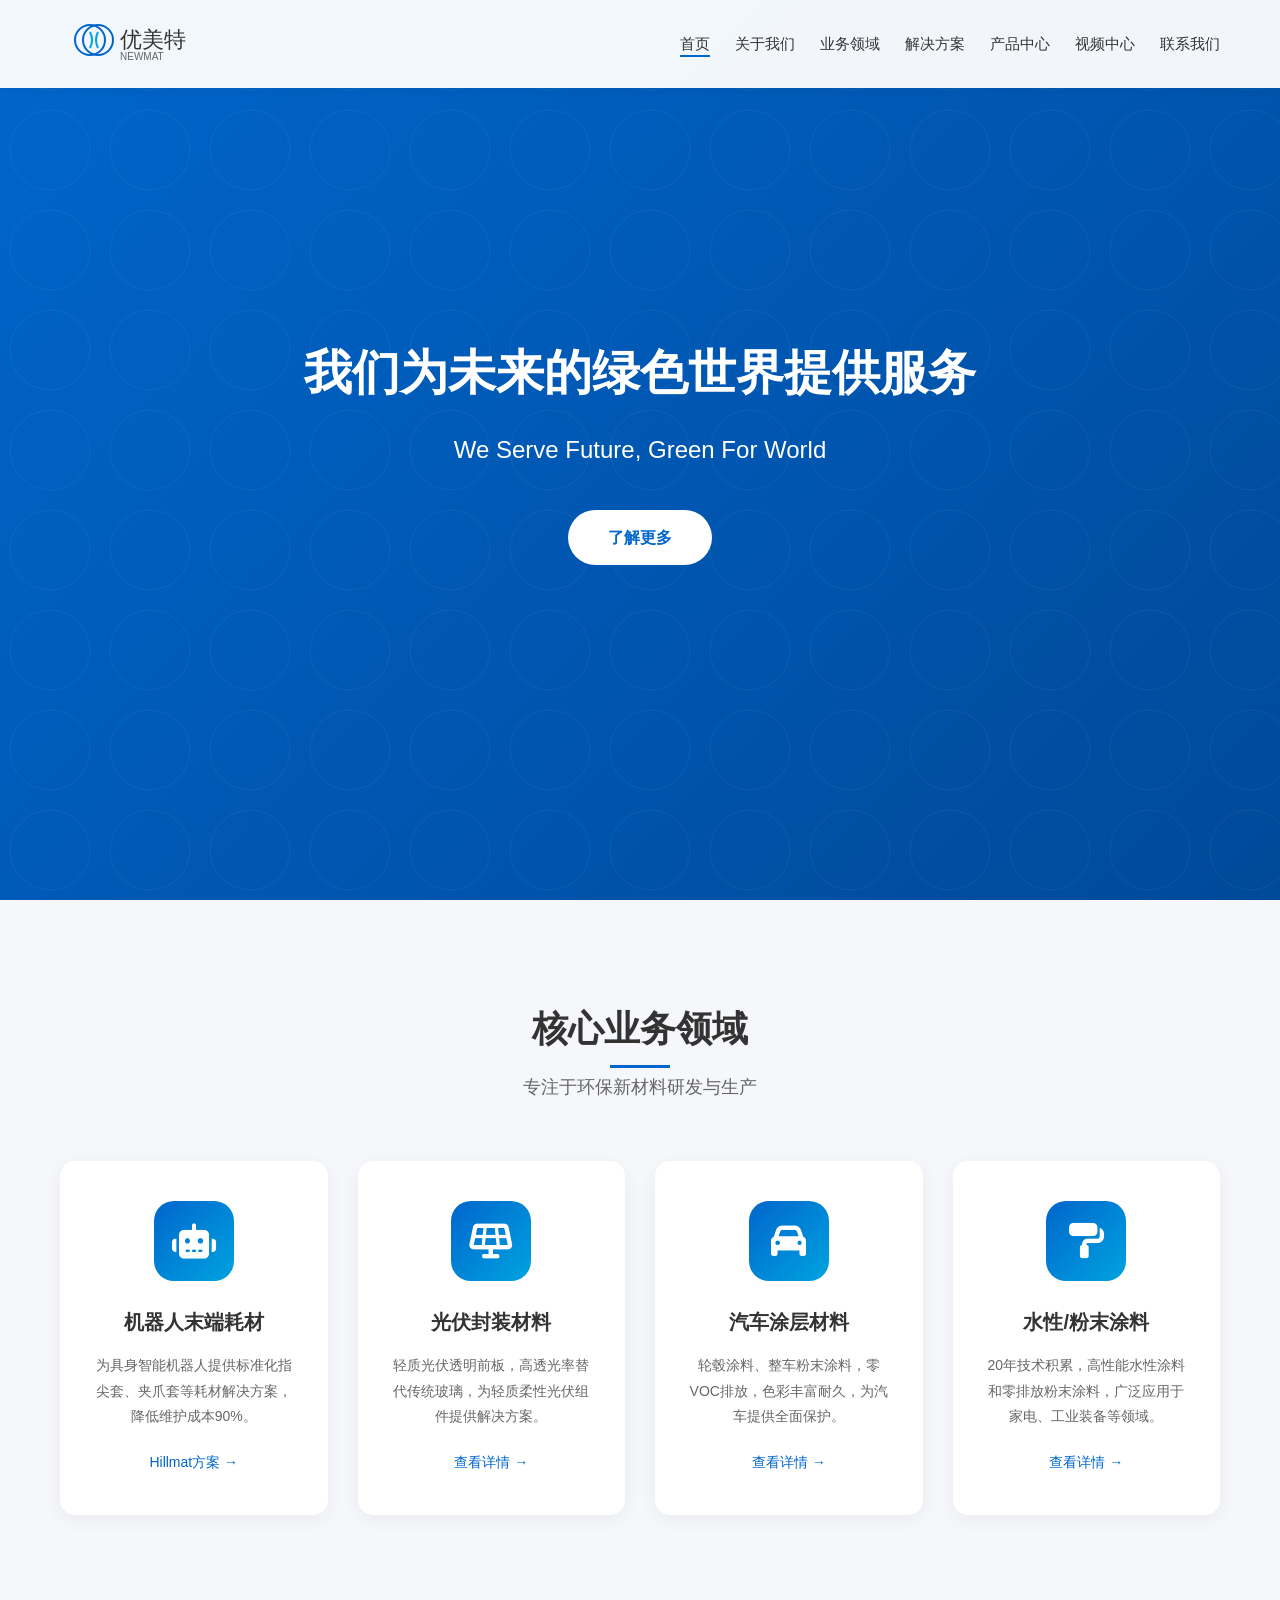
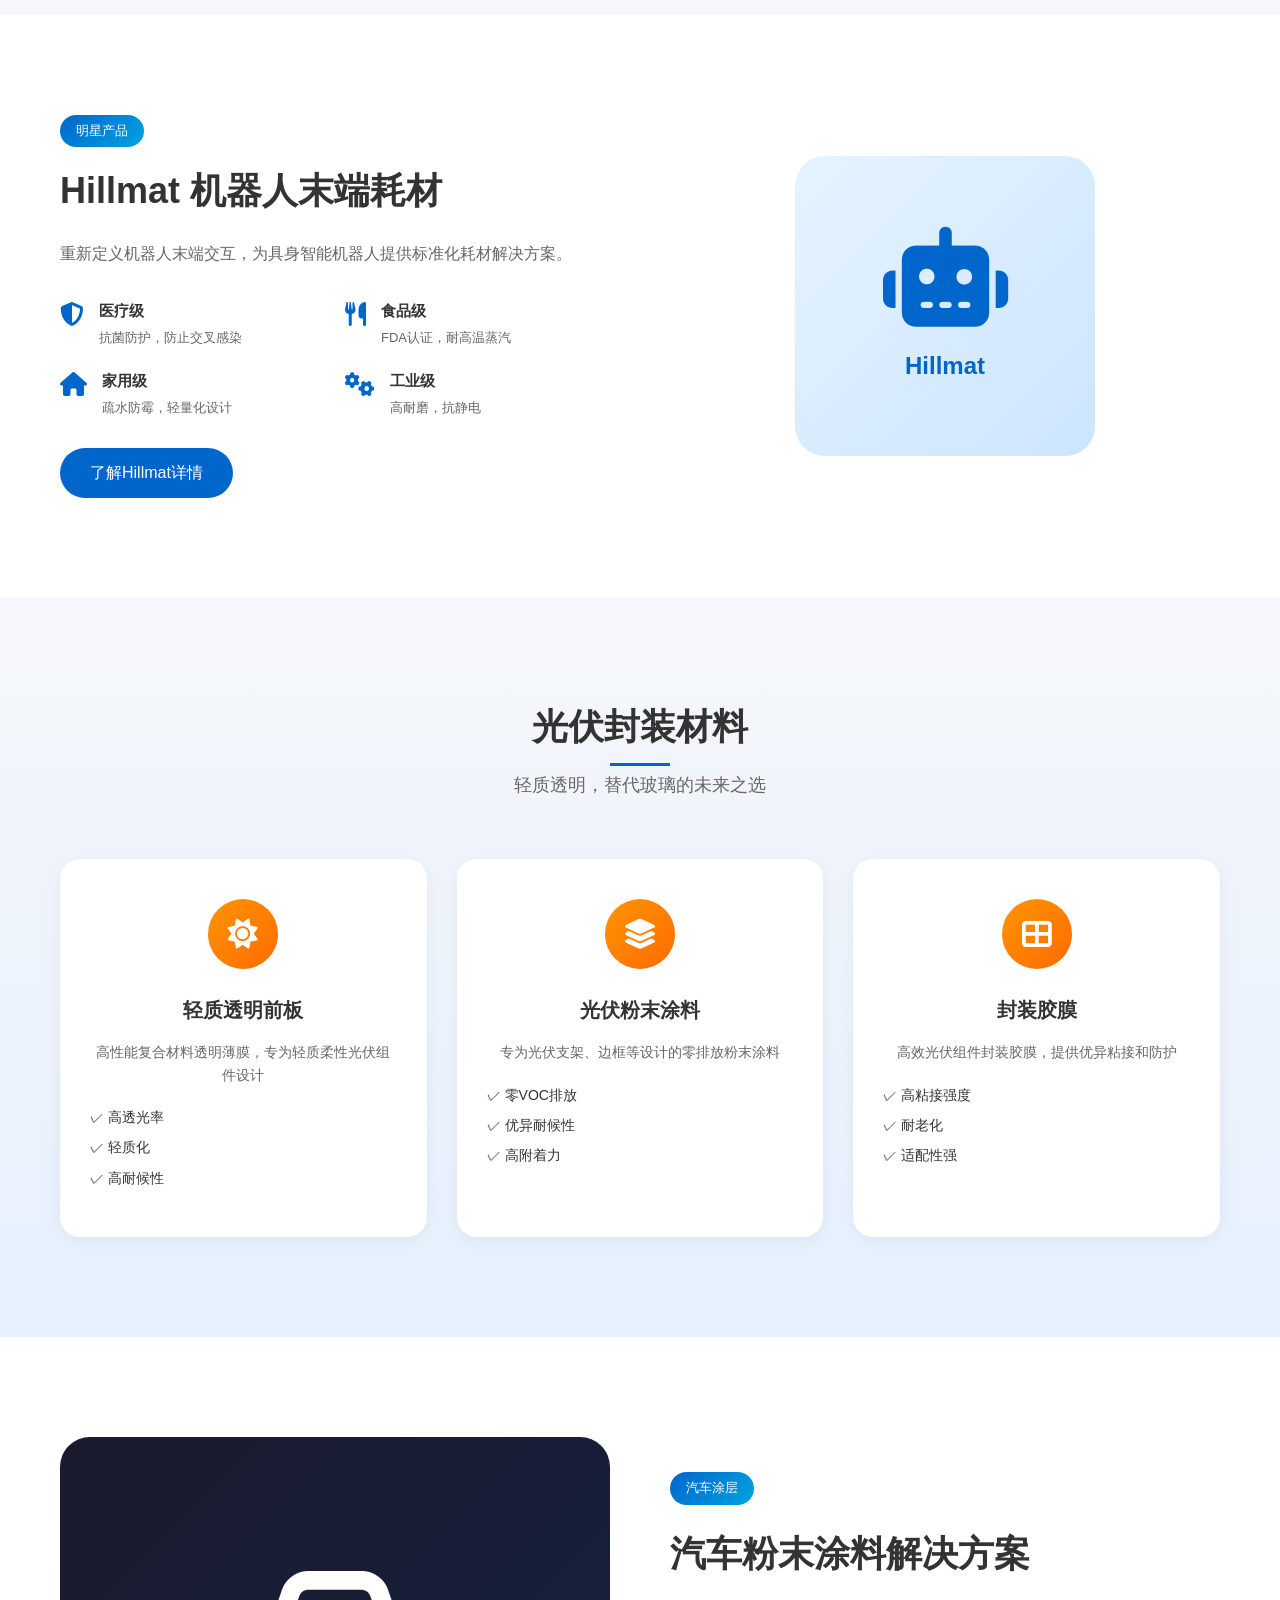
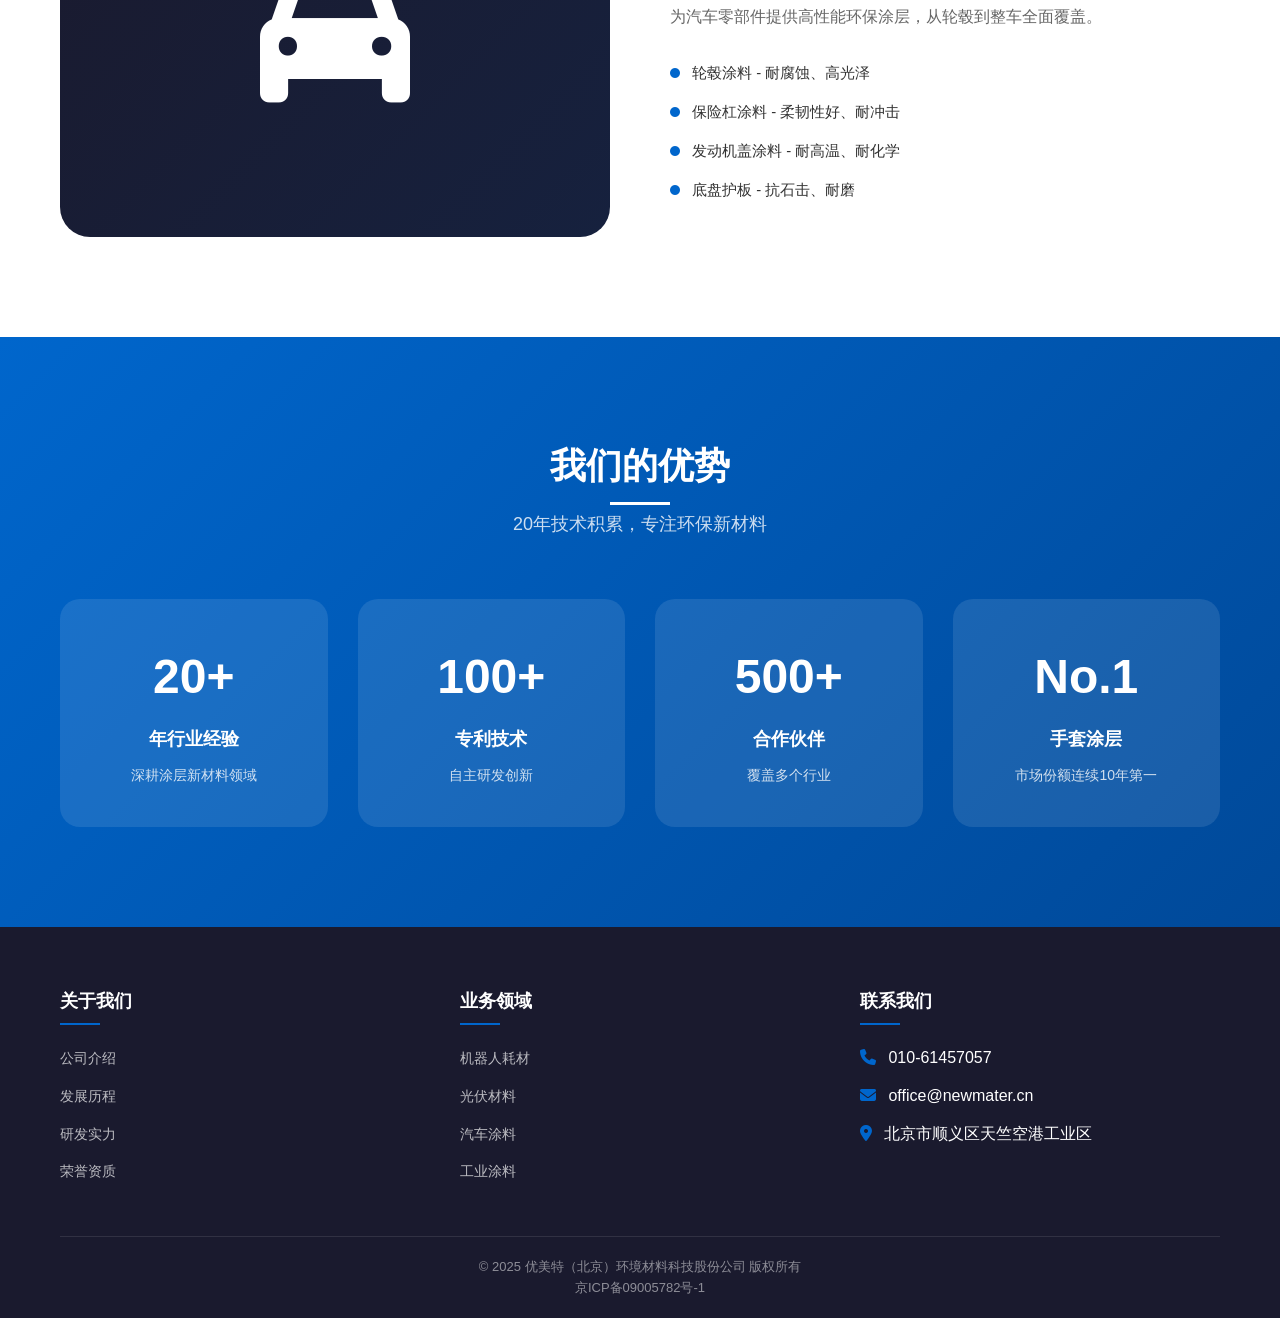
==== index.html @ 731d3baa "Initial website for Newmat - 优美特" ====
<!DOCTYPE html>
<html lang="zh-CN">
<head>
    <meta charset="UTF-8">
    <meta name="viewport" content="width=device-width, initial-scale=1.0">
    <title>优美特 NEWMAT - 我们为未来的绿色世界提供服务</title>
    <link rel="stylesheet" href="styles.css">
    <link rel="stylesheet" href="https://cdnjs.cloudflare.com/ajax/libs/font-awesome/6.4.0/css/all.min.css">
</head>
<body>
    <!-- 导航 -->
    <nav class="navbar">
        <div class="nav-container">
            <a href="index.html" class="logo">
                <img src="images/logo.svg" alt="NEWMAT 优美特" style="height:50px;">
            </a>
            <ul class="nav-menu">
                <li><a href="index.html" class="active">首页</a></li>
                <li><a href="about.html">关于我们</a></li>
                <li><a href="business.html">业务领域</a></li>
                <li><a href="solutions.html">解决方案</a></li>
                <li><a href="products.html">产品中心</a></li>
                <li><a href="videos.html">视频中心</a></li>
                <li><a href="contact.html">联系我们</a></li>
            </ul>
            <div class="menu-toggle">
                <i class="fas fa-bars"></i>
            </div>
        </div>
    </nav>

    <!-- 首屏 Banner -->
    <section class="hero">
        <div class="hero-overlay"></div>
        <div class="hero-content">
            <h1>我们为未来的绿色世界提供服务</h1>
            <p>We Serve Future, Green For World</p>
            <a href="business.html" class="btn-primary">了解更多</a>
        </div>
    </section>

    <!-- 核心业务 -->
    <section class="services">
        <div class="container">
            <div class="section-header">
                <h2>核心业务领域</h2>
                <p>专注于环保新材料研发与生产</p>
            </div>
            <div class="services-grid">
                <div class="service-card">
                    <div class="service-icon">
                        <i class="fas fa-robot"></i>
                    </div>
                    <h3>机器人末端耗材</h3>
                    <p>为具身智能机器人提供标准化指尖套、夹爪套等耗材解决方案，降低维护成本90%。</p>
                    <a href="solutions.html" class="service-link">Hillmat方案 →</a>
                </div>
                <div class="service-card">
                    <div class="service-icon">
                        <i class="fas fa-solar-panel"></i>
                    </div>
                    <h3>光伏封装材料</h3>
                    <p>轻质光伏透明前板，高透光率替代传统玻璃，为轻质柔性光伏组件提供解决方案。</p>
                    <a href="business.html" class="service-link">查看详情 →</a>
                </div>
                <div class="service-card">
                    <div class="service-icon">
                        <i class="fas fa-car"></i>
                    </div>
                    <h3>汽车涂层材料</h3>
                    <p>轮毂涂料、整车粉末涂料，零VOC排放，色彩丰富耐久，为汽车提供全面保护。</p>
                    <a href="business.html" class="service-link">查看详情 →</a>
                </div>
                <div class="service-card">
                    <div class="service-icon">
                        <i class="fas fa-paint-roller"></i>
                    </div>
                    <h3>水性/粉末涂料</h3>
                    <p>20年技术积累，高性能水性涂料和零排放粉末涂料，广泛应用于家电、工业装备等领域。</p>
                    <a href="business.html" class="service-link">查看详情 →</a>
                </div>
            </div>
        </div>
    </section>

    <!-- 机器人耗材专区 -->
    <section class="highlight-section">
        <div class="container">
            <div class="highlight-grid">
                <div class="highlight-content">
                    <span class="tag">明星产品</span>
                    <h2>Hillmat 机器人末端耗材</h2>
                    <p>重新定义机器人末端交互，为具身智能机器人提供标准化耗材解决方案。</p>
                    <div class="highlight-features">
                        <div class="hf-item">
                            <i class="fas fa-shield-alt"></i>
                            <div>
                                <h4>医疗级</h4>
                                <p>抗菌防护，防止交叉感染</p>
                            </div>
                        </div>
                        <div class="hf-item">
                            <i class="fas fa-utensils"></i>
                            <div>
                                <h4>食品级</h4>
                                <p>FDA认证，耐高温蒸汽</p>
                            </div>
                        </div>
                        <div class="hf-item">
                            <i class="fas fa-home"></i>
                            <div>
                                <h4>家用级</h4>
                                <p>疏水防霉，轻量化设计</p>
                            </div>
                        </div>
                        <div class="hf-item">
                            <i class="fas fa-cogs"></i>
                            <div>
                                <h4>工业级</h4>
                                <p>高耐磨，抗静电</p>
                            </div>
                        </div>
                    </div>
                    <a href="solutions.html" class="btn-secondary">了解Hillmat详情</a>
                </div>
                <div class="highlight-image">
                    <div class="mockup-robot">
                        <i class="fas fa-robot"></i>
                        <span>Hillmat</span>
                    </div>
                </div>
            </div>
        </div>
    </section>

    <!-- 光伏专区 -->
    <section class="pv-section">
        <div class="container">
            <div class="section-header">
                <h2>光伏封装材料</h2>
                <p>轻质透明，替代玻璃的未来之选</p>
            </div>
            <div class="pv-grid">
                <div class="pv-card">
                    <div class="pv-icon"><i class="fas fa-sun"></i></div>
                    <h3>轻质透明前板</h3>
                    <p>高性能复合材料透明薄膜，专为轻质柔性光伏组件设计</p>
                    <ul>
                        <li>✓ 高透光率</li>
                        <li>✓ 轻质化</li>
                        <li>✓ 高耐候性</li>
                    </ul>
                </div>
                <div class="pv-card">
                    <div class="pv-icon"><i class="fas fa-layer-group"></i></div>
                    <h3>光伏粉末涂料</h3>
                    <p>专为光伏支架、边框等设计的零排放粉末涂料</p>
                    <ul>
                        <li>✓ 零VOC排放</li>
                        <li>✓ 优异耐候性</li>
                        <li>✓ 高附着力</li>
                    </ul>
                </div>
                <div class="pv-card">
                    <div class="pv-icon"><i class="fas fa-th-large"></i></div>
                    <h3>封装胶膜</h3>
                    <p>高效光伏组件封装胶膜，提供优异粘接和防护</p>
                    <ul>
                        <li>✓ 高粘接强度</li>
                        <li>✓ 耐老化</li>
                        <li>✓ 适配性强</li>
                    </ul>
                </div>
            </div>
        </div>
    </section>

    <!-- 汽车涂料 -->
    <section class="auto-section">
        <div class="container">
            <div class="auto-grid">
                <div class="auto-image">
                    <i class="fas fa-car"></i>
                </div>
                <div class="auto-content">
                    <span class="tag">汽车涂层</span>
                    <h2>汽车粉末涂料解决方案</h2>
                    <p>为汽车零部件提供高性能环保涂层，从轮毂到整车全面覆盖。</p>
                    <div class="auto-features">
                        <div class="af-item">
                            <i class="fas fa-circle"></i>
                            <span>轮毂涂料 - 耐腐蚀、高光泽</span>
                        </div>
                        <div class="af-item">
                            <i class="fas fa-circle"></i>
                            <span>保险杠涂料 - 柔韧性好、耐冲击</span>
                        </div>
                        <div class="af-item">
                            <i class="fas fa-circle"></i>
                            <span>发动机盖涂料 - 耐高温、耐化学</span>
                        </div>
                        <div class="af-item">
                            <i class="fas fa-circle"></i>
                            <span>底盘护板 - 抗石击、耐磨</span>
                        </div>
                    </div>
                </div>
            </div>
        </div>
    </section>

    <!-- 核心优势 -->
    <section class="advantage-section">
        <div class="container">
            <div class="section-header">
                <h2>我们的优势</h2>
                <p>20年技术积累，专注环保新材料</p>
            </div>
            <div class="advantage-grid">
                <div class="advantage-card">
                    <div class="advantage-number">20+</div>
                    <h4>年行业经验</h4>
                    <p>深耕涂层新材料领域</p>
                </div>
                <div class="advantage-card">
                    <div class="advantage-number">100+</div>
                    <h4>专利技术</h4>
                    <p>自主研发创新</p>
                </div>
                <div class="advantage-card">
                    <div class="advantage-number">500+</div>
                    <h4>合作伙伴</h4>
                    <p>覆盖多个行业</p>
                </div>
                <div class="advantage-card">
                    <div class="advantage-number">No.1</div>
                    <h4>手套涂层</h4>
                    <p>市场份额连续10年第一</p>
                </div>
            </div>
        </div>
    </section>

    <!-- 页脚 -->
    <footer class="footer">
        <div class="container">
            <div class="footer-grid">
                <div class="footer-col">
                    <h4>关于我们</h4>
                    <ul>
                        <li><a href="about.html">公司介绍</a></li>
                        <li><a href="about.html">发展历程</a></li>
                        <li><a href="about.html">研发实力</a></li>
                        <li><a href="about.html">荣誉资质</a></li>
                    </ul>
                </div>
                <div class="footer-col">
                    <h4>业务领域</h4>
                    <ul>
                        <li><a href="solutions.html">机器人耗材</a></li>
                        <li><a href="business.html">光伏材料</a></li>
                        <li><a href="business.html">汽车涂料</a></li>
                        <li><a href="business.html">工业涂料</a></li>
                    </ul>
                </div>
                <div class="footer-col">
                    <h4>联系我们</h4>
                    <ul>
                        <li><i class="fas fa-phone"></i> 010-61457057</li>
                        <li><i class="fas fa-envelope"></i> office@newmater.cn</li>
                        <li><i class="fas fa-map-marker-alt"></i> 北京市顺义区天竺空港工业区</li>
                    </ul>
                </div>
            </div>
            <div class="footer-bottom">
                <p>&copy; 2025 优美特（北京）环境材料科技股份公司 版权所有</p>
                <p>京ICP备09005782号-1</p>
            </div>
        </div>
    </footer>

    <script src="script.js"></script>
</body>
</html>
---- styles.css ----
/* 全局样式 */
:root {
    --primary-color: #0066CC;
    --secondary-color: #004999;
    --accent-color: #00A3E0;
    --text-dark: #333333;
    --text-light: #666666;
    --white: #ffffff;
    --bg-light: #f5f7fa;
    --transition: all 0.3s ease;
}

* {
    margin: 0;
    padding: 0;
    box-sizing: border-box;
}

body {
    font-family: 'Microsoft YaHei', 'PingFang SC', sans-serif;
    line-height: 1.6;
    color: var(--text-dark);
    background-color: var(--white);
}

.container {
    max-width: 1200px;
    margin: 0 auto;
    padding: 0 20px;
}

a {
    text-decoration: none;
    color: inherit;
}

ul {
    list-style: none;
}

/* 导航 */
.navbar {
    position: fixed;
    top: 0;
    left: 0;
    right: 0;
    background: rgba(255, 255, 255, 0.95);
    box-shadow: 0 2px 10px rgba(0, 0, 0, 0.1);
    z-index: 1000;
    transition: var(--transition);
}

.nav-container {
    max-width: 1200px;
    margin: 0 auto;
    padding: 15px 20px;
    display: flex;
    justify-content: space-between;
    align-items: center;
}

.logo img {
    height: 50px;
    width: auto;
}

.nav-menu {
    display: flex;
    gap: 25px;
}

.nav-menu a {
    font-size: 15px;
    font-weight: 500;
    color: var(--text-dark);
    transition: var(--transition);
    position: relative;
}

.nav-menu a::after {
    content: '';
    position: absolute;
    bottom: -5px;
    left: 0;
    width: 0;
    height: 2px;
    background: var(--primary-color);
    transition: var(--transition);
}

.nav-menu a:hover::after,
.nav-menu a.active::after {
    width: 100%;
}

.nav-menu a:hover {
    color: var(--primary-color);
}

.menu-toggle {
    display: none;
    font-size: 24px;
    cursor: pointer;
}

/* Hero 首屏 */
.hero {
    position: relative;
    height: 100vh;
    min-height: 600px;
    background: linear-gradient(135deg, #0066CC 0%, #004999 100%);
    display: flex;
    align-items: center;
    justify-content: center;
    text-align: center;
    overflow: hidden;
}

.hero-overlay {
    position: absolute;
    top: 0;
    left: 0;
    right: 0;
    bottom: 0;
    background: url('data:image/svg+xml,<svg xmlns="http://www.w3.org/2000/svg" viewBox="0 0 100 100"><circle cx="50" cy="50" r="40" fill="none" stroke="rgba(255,255,255,0.1)" stroke-width="0.5"/></svg>') repeat;
    background-size: 100px 100px;
    animation: float 20s linear infinite;
}

@keyframes float {
    from { transform: translateY(0); }
    to { transform: translateY(-100px); }
}

.hero-content {
    position: relative;
    z-index: 1;
    color: var(--white);
    padding: 20px;
}

.hero-content h1 {
    font-size: 48px;
    font-weight: 700;
    margin-bottom: 20px;
    animation: fadeInUp 1s ease;
}

.hero-content p {
    font-size: 24px;
    opacity: 0.9;
    margin-bottom: 40px;
    animation: fadeInUp 1s ease 0.2s both;
}

@keyframes fadeInUp {
    from {
        opacity: 0;
        transform: translateY(30px);
    }
    to {
        opacity: 1;
        transform: translateY(0);
    }
}

.btn-primary {
    display: inline-block;
    padding: 15px 40px;
    background: var(--white);
    color: var(--primary-color);
    font-weight: 600;
    border-radius: 30px;
    transition: var(--transition);
    animation: fadeInUp 1s ease 0.4s both;
}

.btn-primary:hover {
    transform: translateY(-3px);
    box-shadow: 0 10px 30px rgba(0, 0, 0, 0.2);
}

.btn-secondary {
    display: inline-block;
    padding: 12px 30px;
    background: var(--primary-color);
    color: var(--white);
    font-weight: 500;
    border-radius: 25px;
    transition: var(--transition);
}

.btn-secondary:hover {
    background: var(--secondary-color);
}

/* 通用区块 */
.section-header {
    text-align: center;
    margin-bottom: 60px;
}

.section-header h2 {
    font-size: 36px;
    color: var(--text-dark);
    margin-bottom: 15px;
    position: relative;
    display: inline-block;
}

.section-header h2::after {
    content: '';
    position: absolute;
    bottom: -10px;
    left: 50%;
    transform: translateX(-50%);
    width: 60px;
    height: 3px;
    background: var(--primary-color);
}

.section-header p {
    font-size: 18px;
    color: var(--text-light);
}

/* 核心业务 */
.services {
    padding: 100px 0;
    background: var(--bg-light);
}

.services-grid {
    display: grid;
    grid-template-columns: repeat(auto-fit, minmax(260px, 1fr));
    gap: 30px;
}

.service-card {
    background: var(--white);
    padding: 40px 30px;
    border-radius: 15px;
    box-shadow: 0 5px 20px rgba(0, 0, 0, 0.05);
    transition: var(--transition);
    text-align: center;
}

.service-card:hover {
    transform: translateY(-10px);
    box-shadow: 0 15px 40px rgba(0, 0, 0, 0.1);
}

.service-icon {
    width: 80px;
    height: 80px;
    background: linear-gradient(135deg, var(--primary-color), var(--accent-color));
    border-radius: 20px;
    display: flex;
    align-items: center;
    justify-content: center;
    margin: 0 auto 25px;
}

.service-icon i {
    font-size: 35px;
    color: var(--white);
}

.service-card h3 {
    font-size: 20px;
    margin-bottom: 15px;
    color: var(--text-dark);
}

.service-card p {
    color: var(--text-light);
    font-size: 14px;
    line-height: 1.8;
    margin-bottom: 20px;
}

.service-link {
    color: var(--primary-color);
    font-weight: 500;
    font-size: 14px;
}

.service-link:hover {
    color: var(--secondary-color);
}

/* 标签 */
.tag {
    display: inline-block;
    padding: 6px 16px;
    background: linear-gradient(135deg, var(--primary-color), var(--accent-color));
    color: var(--white);
    font-size: 13px;
    font-weight: 500;
    border-radius: 20px;
    margin-bottom: 15px;
}

/* 亮点专区 */
.highlight-section {
    padding: 100px 0;
    background: var(--white);
}

.highlight-grid {
    display: grid;
    grid-template-columns: 1fr 1fr;
    gap: 60px;
    align-items: center;
}

.highlight-content h2 {
    font-size: 36px;
    margin-bottom: 20px;
    color: var(--text-dark);
}

.highlight-content > p {
    font-size: 16px;
    color: var(--text-light);
    margin-bottom: 30px;
    line-height: 1.8;
}

.highlight-features {
    display: grid;
    grid-template-columns: 1fr 1fr;
    gap: 20px;
    margin-bottom: 30px;
}

.hf-item {
    display: flex;
    gap: 15px;
    align-items: flex-start;
}

.hf-item i {
    font-size: 24px;
    color: var(--primary-color);
    margin-top: 3px;
}

.hf-item h4 {
    font-size: 15px;
    margin-bottom: 5px;
}

.hf-item p {
    font-size: 13px;
    color: var(--text-light);
}

.highlight-image {
    display: flex;
    align-items: center;
    justify-content: center;
}

.mockup-robot {
    width: 300px;
    height: 300px;
    background: linear-gradient(135deg, #e6f3ff, #cce5ff);
    border-radius: 30px;
    display: flex;
    flex-direction: column;
    align-items: center;
    justify-content: center;
    color: var(--primary-color);
}

.mockup-robot i {
    font-size: 100px;
    margin-bottom: 20px;
}

.mockup-robot span {
    font-size: 24px;
    font-weight: 700;
}

/* 光伏专区 */
.pv-section {
    padding: 100px 0;
    background: linear-gradient(180deg, #f5f7fa 0%, #e6f0ff 100%);
}

.pv-grid {
    display: grid;
    grid-template-columns: repeat(auto-fit, minmax(300px, 1fr));
    gap: 30px;
}

.pv-card {
    background: var(--white);
    padding: 40px 30px;
    border-radius: 20px;
    box-shadow: 0 5px 20px rgba(0, 0, 0, 0.05);
    transition: var(--transition);
    text-align: center;
}

.pv-card:hover {
    transform: translateY(-10px);
    box-shadow: 0 15px 40px rgba(0, 102, 204, 0.15);
}

.pv-icon {
    width: 70px;
    height: 70px;
    background: linear-gradient(135deg, #FF9500, #FF6B00);
    border-radius: 50%;
    display: flex;
    align-items: center;
    justify-content: center;
    margin: 0 auto 25px;
}

.pv-icon i {
    font-size: 30px;
    color: var(--white);
}

.pv-card h3 {
    font-size: 20px;
    margin-bottom: 15px;
}

.pv-card p {
    color: var(--text-light);
    font-size: 14px;
    margin-bottom: 20px;
    line-height: 1.6;
}

.pv-card ul {
    text-align: left;
}

.pv-card ul li {
    color: var(--text-dark);
    font-size: 14px;
    margin-bottom: 8px;
}

/* 汽车专区 */
.auto-section {
    padding: 100px 0;
    background: var(--white);
}

.auto-grid {
    display: grid;
    grid-template-columns: 1fr 1fr;
    gap: 60px;
    align-items: center;
}

.auto-image {
    height: 400px;
    background: linear-gradient(135deg, #1a1a2e, #16213e);
    border-radius: 30px;
    display: flex;
    align-items: center;
    justify-content: center;
}

.auto-image i {
    font-size: 150px;
    color: var(--white);
}

.auto-content .tag {
    margin-bottom: 20px;
}

.auto-content h2 {
    font-size: 36px;
    margin-bottom: 20px;
}

.auto-content > p {
    font-size: 16px;
    color: var(--text-light);
    margin-bottom: 30px;
    line-height: 1.8;
}

.auto-features {
    display: grid;
    gap: 15px;
}

.af-item {
    display: flex;
    align-items: center;
    gap: 12px;
    font-size: 15px;
}

.af-item i {
    color: var(--primary-color);
    font-size: 10px;
}

/* 优势专区 */
.advantage-section {
    padding: 100px 0;
    background: linear-gradient(135deg, #0066CC 0%, #004999 100%);
    color: var(--white);
}

.advantage-section .section-header h2 {
    color: var(--white);
}

.advantage-section .section-header h2::after {
    background: var(--white);
}

.advantage-section .section-header p {
    color: rgba(255, 255, 255, 0.8);
}

.advantage-grid {
    display: grid;
    grid-template-columns: repeat(auto-fit, minmax(220px, 1fr));
    gap: 30px;
}

.advantage-card {
    background: rgba(255, 255, 255, 0.1);
    padding: 40px 30px;
    border-radius: 20px;
    text-align: center;
    transition: var(--transition);
}

.advantage-card:hover {
    background: rgba(255, 255, 255, 0.2);
    transform: translateY(-5px);
}

.advantage-number {
    font-size: 48px;
    font-weight: 700;
    margin-bottom: 10px;
}

.advantage-card h4 {
    font-size: 18px;
    margin-bottom: 10px;
}

.advantage-card p {
    font-size: 14px;
    opacity: 0.8;
}

/* 页脚 */
.footer {
    background: #1a1a2e;
    color: var(--white);
    padding: 60px 0 20px;
}

.footer-grid {
    display: grid;
    grid-template-columns: repeat(auto-fit, minmax(200px, 1fr));
    gap: 40px;
    margin-bottom: 40px;
}

.footer-col h4 {
    font-size: 18px;
    margin-bottom: 20px;
    position: relative;
    padding-bottom: 10px;
}

.footer-col h4::after {
    content: '';
    position: absolute;
    bottom: 0;
    left: 0;
    width: 40px;
    height: 2px;
    background: var(--primary-color);
}

.footer-col ul li {
    margin-bottom: 12px;
}

.footer-col ul li a {
    color: rgba(255, 255, 255, 0.7);
    font-size: 14px;
    transition: var(--transition);
}

.footer-col ul li a:hover {
    color: var(--white);
}

.footer-col ul li i {
    margin-right: 8px;
    color: var(--primary-color);
}

.footer-bottom {
    text-align: center;
    padding-top: 20px;
    border-top: 1px solid rgba(255, 255, 255, 0.1);
}

.footer-bottom p {
    font-size: 13px;
    color: rgba(255, 255, 255, 0.5);
}

/* 响应式 */
@media (max-width: 768px) {
    .menu-toggle {
        display: block;
    }

    .nav-menu {
        position: fixed;
        top: 70px;
        left: 0;
        right: 0;
        background: var(--white);
        flex-direction: column;
        padding: 20px;
        gap: 0;
        transform: translateY(-150%);
        transition: var(--transition);
        box-shadow: 0 10px 20px rgba(0, 0, 0, 0.1);
    }

    .nav-menu.active {
        transform: translateY(0);
    }

    .nav-menu li {
        padding: 15px 0;
        border-bottom: 1px solid #eee;
    }

    .hero-content h1 {
        font-size: 32px;
    }

    .hero-content p {
        font-size: 18px;
    }

    .highlight-grid,
    .auto-grid {
        grid-template-columns: 1fr;
    }

    .highlight-image {
        order: -1;
    }

    .highlight-features {
        grid-template-columns: 1fr;
    }

    .advantage-number {
        font-size: 36px;
    }
}

/* 页面通用样式 */
.page-header {
    background: linear-gradient(135deg, #0066CC 0%, #004999 100%);
    padding: 150px 0 80px;
    text-align: center;
    color: var(--white);
}

.page-header h1 {
    font-size: 42px;
    margin-bottom: 15px;
}

.page-header p {
    font-size: 18px;
    opacity: 0.9;
}

.page-content {
    padding: 60px 0;
}

/* 子页面通用 */
.sub-nav {
    background: var(--bg-light);
    padding: 20px 0;
    border-bottom: 1px solid #eee;
}

.sub-nav ul {
    display: flex;
    gap: 30px;
    flex-wrap: wrap;
}

.sub-nav a {
    font-size: 15px;
    color: var(--text-light);
    transition: var(--transition);
}

.sub-nav a:hover,
.sub-nav a.active {
    color: var(--primary-color);
}
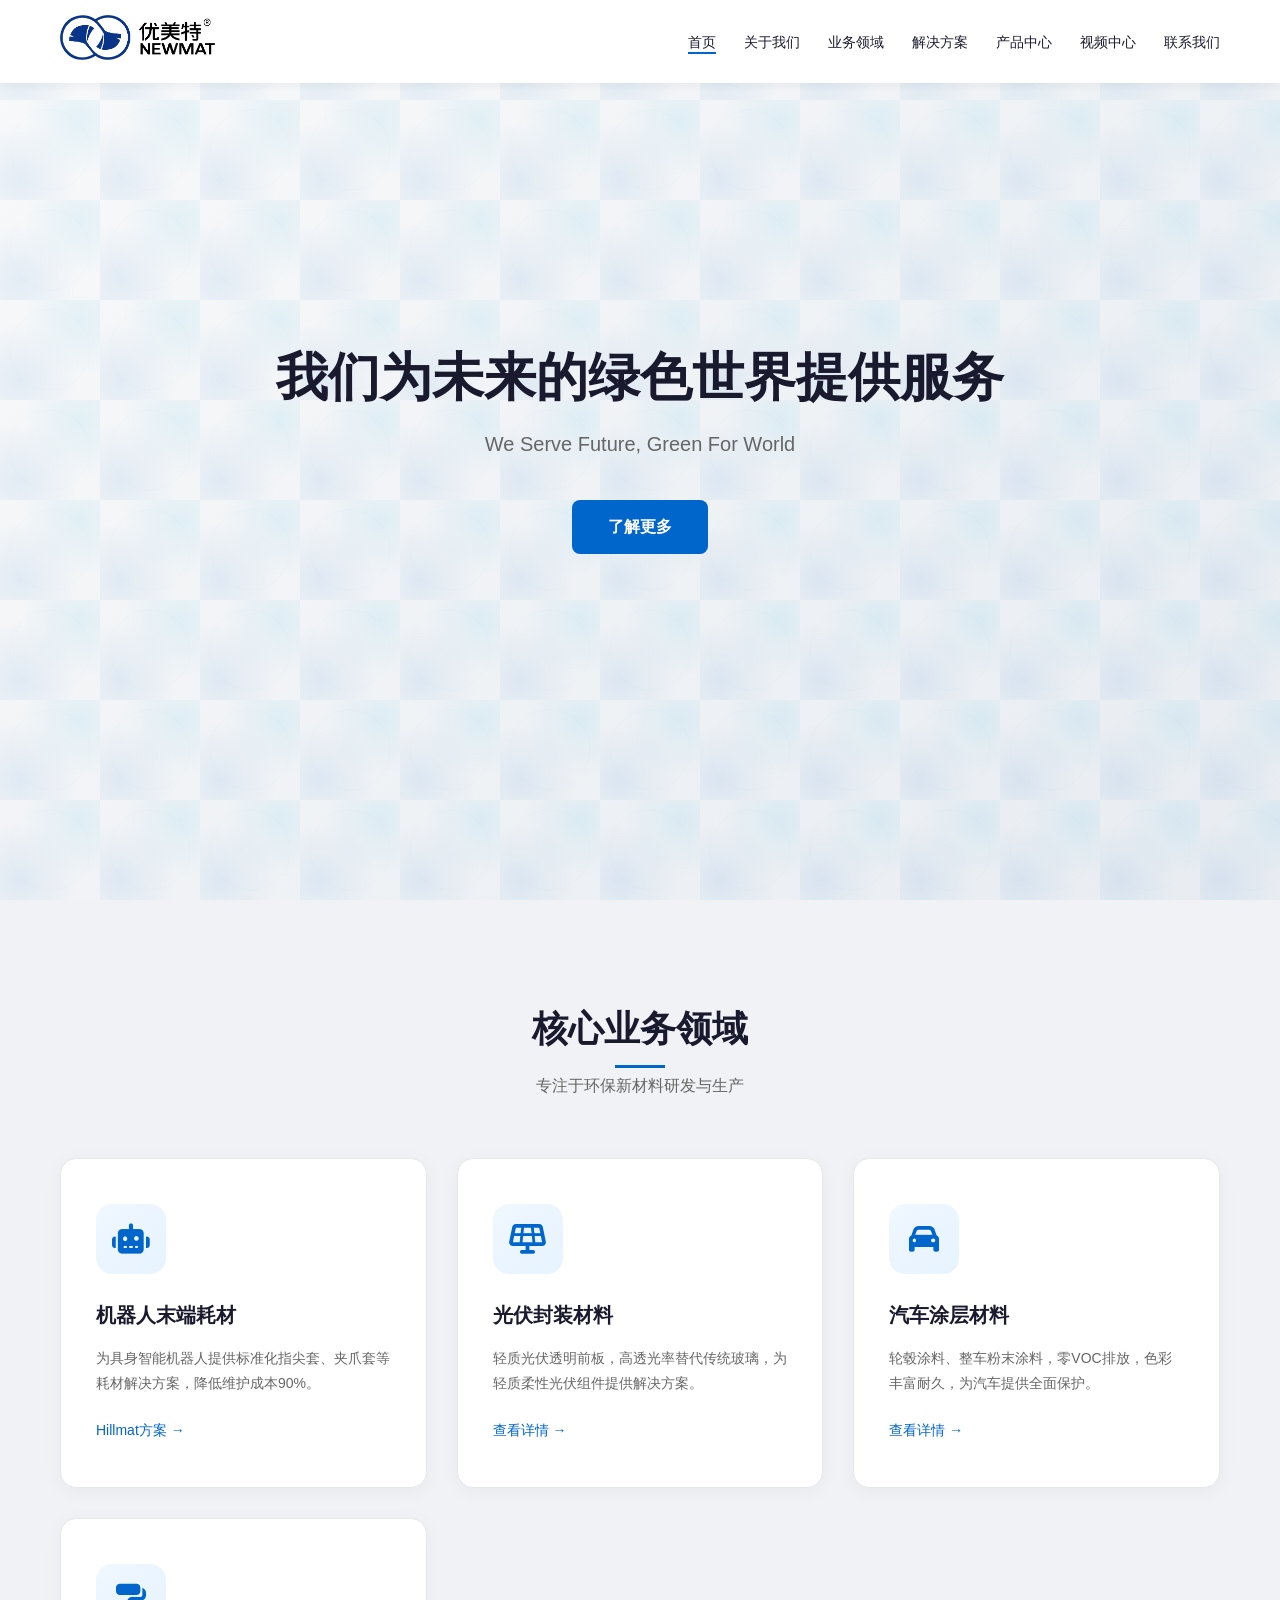
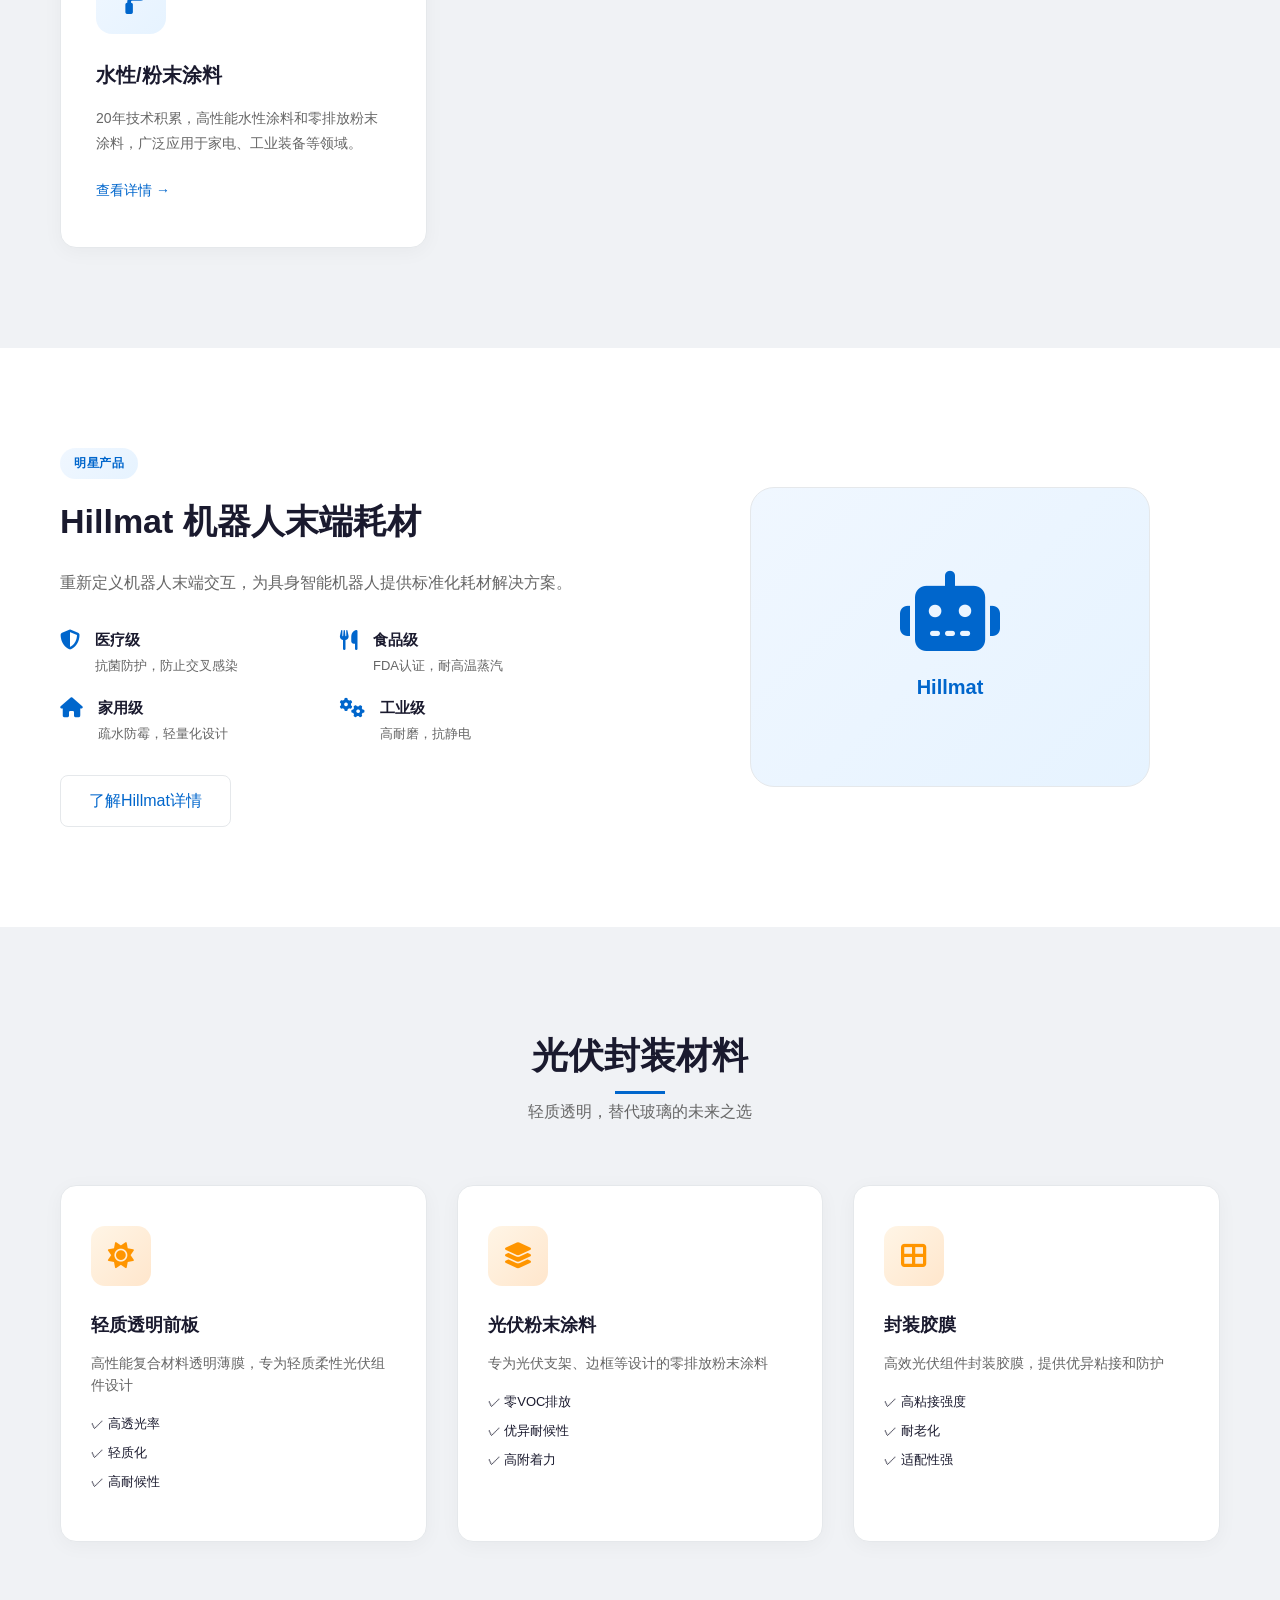
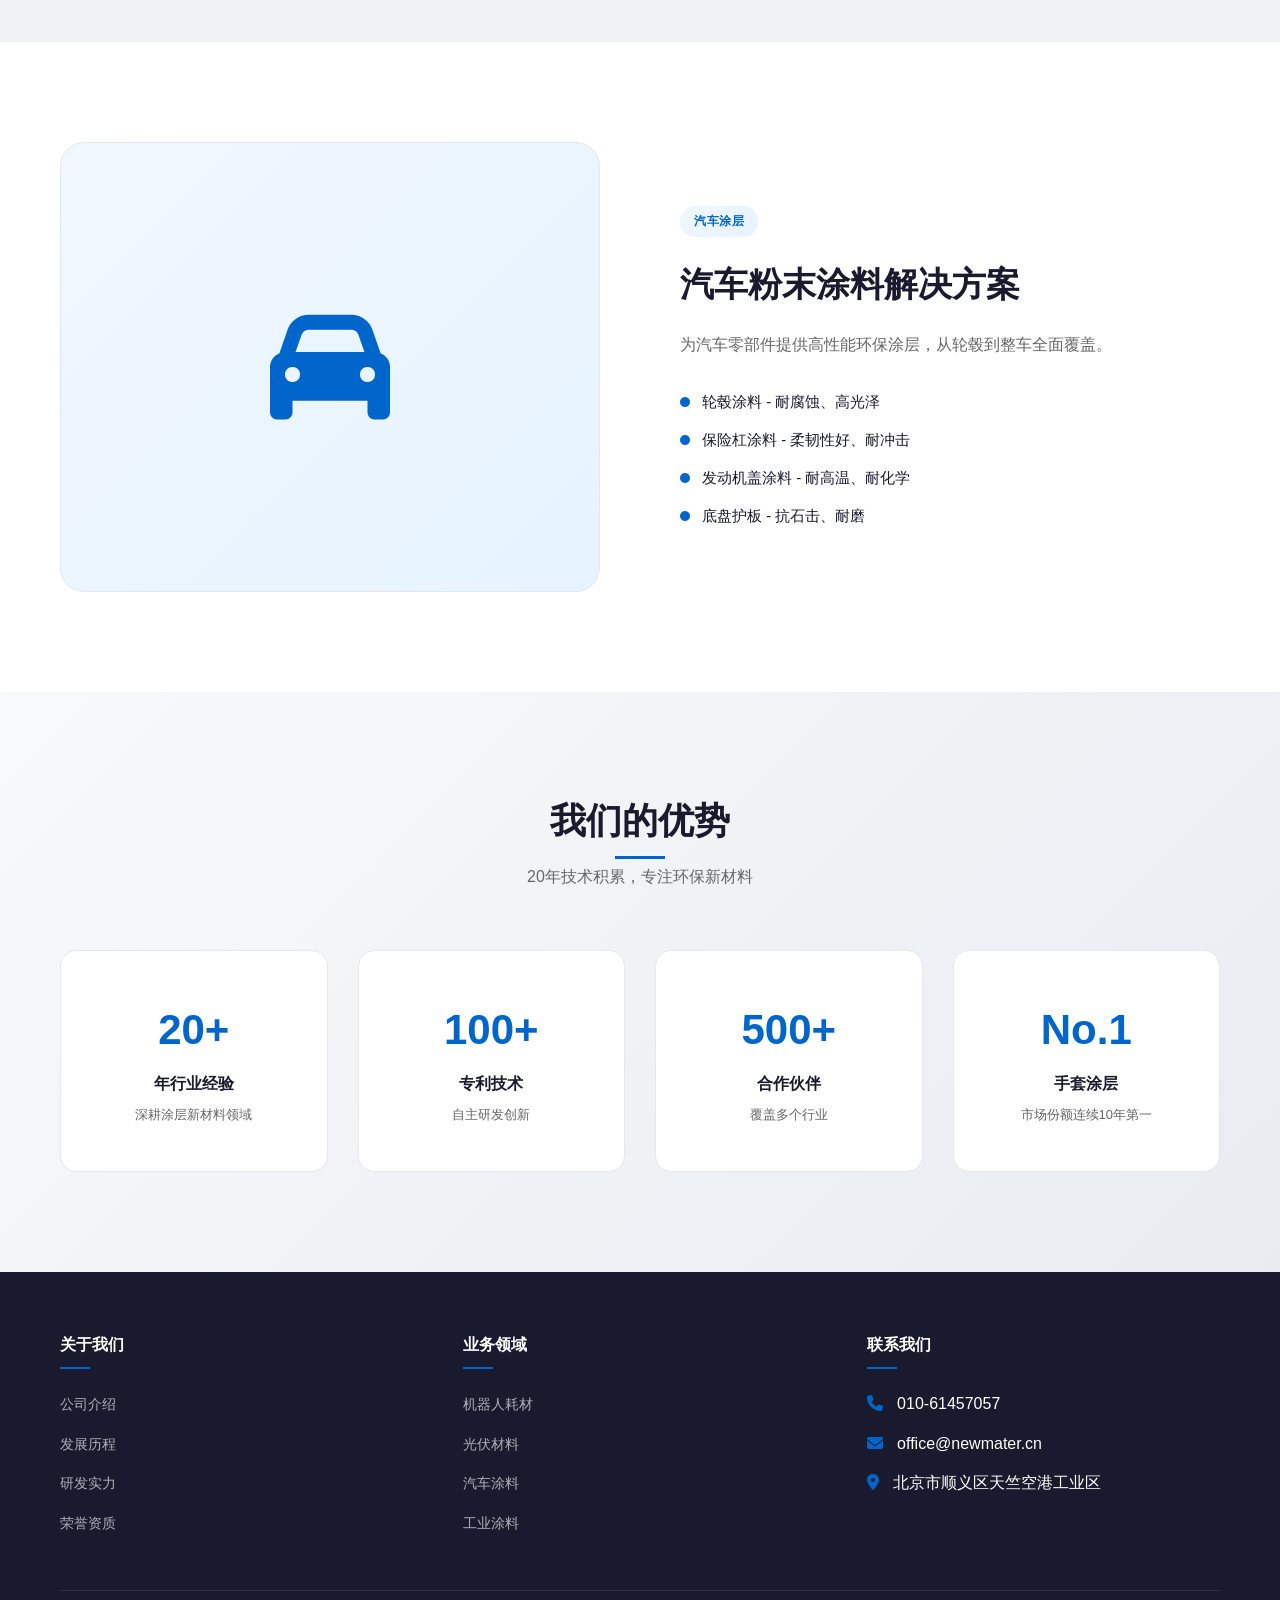
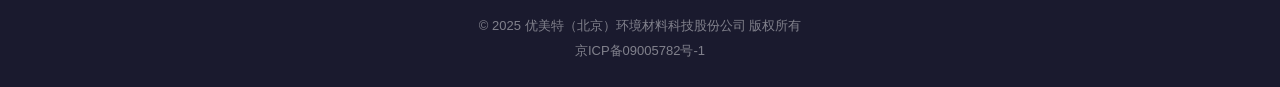
==== commit cb238eb2: "Update: 浅色高级灰风格 + 新logo" ====
--- a/index.html
+++ b/index.html
@@ -12,7 +12,7 @@
     <nav class="navbar">
         <div class="nav-container">
             <a href="index.html" class="logo">
-                <img src="images/logo.svg" alt="NEWMAT 优美特" style="height:50px;">
+                <img src="images/logo-new.png" alt="NEWMAT 优美特" style="height:45px;">
             </a>
             <ul class="nav-menu">
                 <li><a href="index.html" class="active">首页</a></li>
--- a/styles.css
+++ b/styles.css
@@ -1,12 +1,14 @@
-/* 全局样式 */
+/* 全局样式 - 浅色高级灰 + 企业蓝 */
 :root {
     --primary-color: #0066CC;
     --secondary-color: #004999;
     --accent-color: #00A3E0;
-    --text-dark: #333333;
+    --text-dark: #1a1a2e;
     --text-light: #666666;
     --white: #ffffff;
-    --bg-light: #f5f7fa;
+    --bg-light: #f8f9fa;
+    --bg-gray: #f0f2f5;
+    --border-color: #e5e8eb;
     --transition: all 0.3s ease;
 }
 
@@ -17,7 +19,7 @@
 }
 
 body {
-    font-family: 'Microsoft YaHei', 'PingFang SC', sans-serif;
+    font-family: 'Microsoft YaHei', 'PingFang SC', -apple-system, sans-serif;
     line-height: 1.6;
     color: var(--text-dark);
     background-color: var(--white);
@@ -44,8 +46,8 @@
     top: 0;
     left: 0;
     right: 0;
-    background: rgba(255, 255, 255, 0.95);
-    box-shadow: 0 2px 10px rgba(0, 0, 0, 0.1);
+    background: rgba(255, 255, 255, 0.98);
+    box-shadow: 0 1px 3px rgba(0, 0, 0, 0.08);
     z-index: 1000;
     transition: var(--transition);
 }
@@ -60,17 +62,17 @@
 }
 
 .logo img {
-    height: 50px;
+    height: 45px;
     width: auto;
 }
 
 .nav-menu {
     display: flex;
-    gap: 25px;
+    gap: 28px;
 }
 
 .nav-menu a {
-    font-size: 15px;
+    font-size: 14px;
     font-weight: 500;
     color: var(--text-dark);
     transition: var(--transition);
@@ -80,7 +82,7 @@
 .nav-menu a::after {
     content: '';
     position: absolute;
-    bottom: -5px;
+    bottom: -4px;
     left: 0;
     width: 0;
     height: 2px;
@@ -108,7 +110,7 @@
     position: relative;
     height: 100vh;
     min-height: 600px;
-    background: linear-gradient(135deg, #0066CC 0%, #004999 100%);
+    background: linear-gradient(135deg, #f8f9fa 0%, #e8ecf1 100%);
     display: flex;
     align-items: center;
     justify-content: center;
@@ -122,33 +124,37 @@
     left: 0;
     right: 0;
     bottom: 0;
-    background: url('data:image/svg+xml,<svg xmlns="http://www.w3.org/2000/svg" viewBox="0 0 100 100"><circle cx="50" cy="50" r="40" fill="none" stroke="rgba(255,255,255,0.1)" stroke-width="0.5"/></svg>') repeat;
+    background: 
+        radial-gradient(circle at 20% 80%, rgba(0, 102, 204, 0.08) 0%, transparent 50%),
+        radial-gradient(circle at 80% 20%, rgba(0, 163, 224, 0.08) 0%, transparent 50%),
+        url('data:image/svg+xml,<svg xmlns="http://www.w3.org/2000/svg" viewBox="0 0 100 100"><circle cx="50" cy="50" r="40" fill="none" stroke="rgba(0,102,204,0.03)" stroke-width="0.5"/></svg>') repeat;
     background-size: 100px 100px;
-    animation: float 20s linear infinite;
-}
-
-@keyframes float {
-    from { transform: translateY(0); }
-    to { transform: translateY(-100px); }
 }
 
 .hero-content {
     position: relative;
     z-index: 1;
-    color: var(--white);
+    color: var(--text-dark);
     padding: 20px;
+    max-width: 800px;
 }
 
 .hero-content h1 {
-    font-size: 48px;
+    font-size: 52px;
     font-weight: 700;
     margin-bottom: 20px;
+    color: var(--text-dark);
     animation: fadeInUp 1s ease;
+    line-height: 1.2;
+}
+
+.hero-content h1 span {
+    color: var(--primary-color);
 }
 
 .hero-content p {
-    font-size: 24px;
-    opacity: 0.9;
+    font-size: 20px;
+    color: var(--text-light);
     margin-bottom: 40px;
     animation: fadeInUp 1s ease 0.2s both;
 }
@@ -166,32 +172,35 @@
 
 .btn-primary {
     display: inline-block;
-    padding: 15px 40px;
-    background: var(--white);
-    color: var(--primary-color);
-    font-weight: 600;
-    border-radius: 30px;
+    padding: 14px 36px;
+    background: var(--primary-color);
+    color: var(--white);
+    font-weight: 600;
+    border-radius: 8px;
     transition: var(--transition);
     animation: fadeInUp 1s ease 0.4s both;
 }
 
 .btn-primary:hover {
-    transform: translateY(-3px);
-    box-shadow: 0 10px 30px rgba(0, 0, 0, 0.2);
+    background: var(--secondary-color);
+    transform: translateY(-2px);
+    box-shadow: 0 8px 25px rgba(0, 102, 204, 0.25);
 }
 
 .btn-secondary {
     display: inline-block;
-    padding: 12px 30px;
-    background: var(--primary-color);
-    color: var(--white);
+    padding: 12px 28px;
+    background: var(--white);
+    color: var(--primary-color);
     font-weight: 500;
-    border-radius: 25px;
+    border-radius: 8px;
+    border: 1px solid var(--border-color);
     transition: var(--transition);
 }
 
 .btn-secondary:hover {
-    background: var(--secondary-color);
+    border-color: var(--primary-color);
+    background: var(--bg-light);
 }
 
 /* 通用区块 */
@@ -206,6 +215,7 @@
     margin-bottom: 15px;
     position: relative;
     display: inline-block;
+    font-weight: 600;
 }
 
 .section-header h2::after {
@@ -214,62 +224,64 @@
     bottom: -10px;
     left: 50%;
     transform: translateX(-50%);
-    width: 60px;
+    width: 50px;
     height: 3px;
     background: var(--primary-color);
 }
 
 .section-header p {
-    font-size: 18px;
+    font-size: 16px;
     color: var(--text-light);
 }
 
 /* 核心业务 */
 .services {
     padding: 100px 0;
-    background: var(--bg-light);
+    background: var(--bg-gray);
 }
 
 .services-grid {
     display: grid;
-    grid-template-columns: repeat(auto-fit, minmax(260px, 1fr));
+    grid-template-columns: repeat(auto-fit, minmax(270px, 1fr));
     gap: 30px;
 }
 
 .service-card {
     background: var(--white);
-    padding: 40px 30px;
-    border-radius: 15px;
-    box-shadow: 0 5px 20px rgba(0, 0, 0, 0.05);
-    transition: var(--transition);
-    text-align: center;
+    padding: 45px 35px;
+    border-radius: 16px;
+    box-shadow: 0 4px 20px rgba(0, 0, 0, 0.04);
+    transition: var(--transition);
+    border: 1px solid var(--border-color);
 }
 
 .service-card:hover {
-    transform: translateY(-10px);
-    box-shadow: 0 15px 40px rgba(0, 0, 0, 0.1);
+    transform: translateY(-8px);
+    box-shadow: 0 12px 40px rgba(0, 102, 204, 0.12);
+    border-color: rgba(0, 102, 204, 0.2);
 }
 
 .service-icon {
-    width: 80px;
-    height: 80px;
-    background: linear-gradient(135deg, var(--primary-color), var(--accent-color));
-    border-radius: 20px;
+    width: 70px;
+    height: 70px;
+    background: linear-gradient(135deg, #f0f7ff, #e6f3ff);
+    border-radius: 16px;
     display: flex;
     align-items: center;
     justify-content: center;
-    margin: 0 auto 25px;
+    margin-bottom: 25px;
 }
 
 .service-icon i {
-    font-size: 35px;
-    color: var(--white);
+    font-size: 30px;
+    color: var(--primary-color);
 }
 
 .service-card h3 {
     font-size: 20px;
     margin-bottom: 15px;
     color: var(--text-dark);
+    font-weight: 600;
 }
 
 .service-card p {
@@ -283,6 +295,9 @@
     color: var(--primary-color);
     font-weight: 500;
     font-size: 14px;
+    display: inline-flex;
+    align-items: center;
+    gap: 5px;
 }
 
 .service-link:hover {
@@ -292,13 +307,14 @@
 /* 标签 */
 .tag {
     display: inline-block;
-    padding: 6px 16px;
-    background: linear-gradient(135deg, var(--primary-color), var(--accent-color));
-    color: var(--white);
-    font-size: 13px;
-    font-weight: 500;
+    padding: 6px 14px;
+    background: linear-gradient(135deg, #f0f7ff, #e6f3ff);
+    color: var(--primary-color);
+    font-size: 12px;
+    font-weight: 600;
     border-radius: 20px;
     margin-bottom: 15px;
+    letter-spacing: 0.5px;
 }
 
 /* 亮点专区 */
@@ -310,14 +326,15 @@
 .highlight-grid {
     display: grid;
     grid-template-columns: 1fr 1fr;
-    gap: 60px;
+    gap: 80px;
     align-items: center;
 }
 
 .highlight-content h2 {
-    font-size: 36px;
+    font-size: 34px;
     margin-bottom: 20px;
     color: var(--text-dark);
+    font-weight: 600;
 }
 
 .highlight-content > p {
@@ -341,14 +358,15 @@
 }
 
 .hf-item i {
-    font-size: 24px;
-    color: var(--primary-color);
-    margin-top: 3px;
+    font-size: 20px;
+    color: var(--primary-color);
+    margin-top: 2px;
 }
 
 .hf-item h4 {
     font-size: 15px;
-    margin-bottom: 5px;
+    margin-bottom: 4px;
+    font-weight: 600;
 }
 
 .hf-item p {
@@ -363,31 +381,33 @@
 }
 
 .mockup-robot {
-    width: 300px;
-    height: 300px;
-    background: linear-gradient(135deg, #e6f3ff, #cce5ff);
-    border-radius: 30px;
+    width: 100%;
+    max-width: 400px;
+    aspect-ratio: 4/3;
+    background: linear-gradient(135deg, #f0f7ff, #e6f3ff);
+    border-radius: 24px;
     display: flex;
     flex-direction: column;
     align-items: center;
     justify-content: center;
     color: var(--primary-color);
+    border: 1px solid var(--border-color);
 }
 
 .mockup-robot i {
-    font-size: 100px;
+    font-size: 80px;
     margin-bottom: 20px;
 }
 
 .mockup-robot span {
-    font-size: 24px;
-    font-weight: 700;
+    font-size: 20px;
+    font-weight: 600;
 }
 
 /* 光伏专区 */
 .pv-section {
     padding: 100px 0;
-    background: linear-gradient(180deg, #f5f7fa 0%, #e6f0ff 100%);
+    background: var(--bg-gray);
 }
 
 .pv-grid {
@@ -399,53 +419,58 @@
 .pv-card {
     background: var(--white);
     padding: 40px 30px;
-    border-radius: 20px;
-    box-shadow: 0 5px 20px rgba(0, 0, 0, 0.05);
-    transition: var(--transition);
-    text-align: center;
+    border-radius: 16px;
+    box-shadow: 0 4px 20px rgba(0, 0, 0, 0.04);
+    transition: var(--transition);
+    border: 1px solid var(--border-color);
 }
 
 .pv-card:hover {
-    transform: translateY(-10px);
-    box-shadow: 0 15px 40px rgba(0, 102, 204, 0.15);
+    transform: translateY(-8px);
+    box-shadow: 0 12px 40px rgba(0, 102, 204, 0.12);
 }
 
 .pv-icon {
-    width: 70px;
-    height: 70px;
-    background: linear-gradient(135deg, #FF9500, #FF6B00);
-    border-radius: 50%;
+    width: 60px;
+    height: 60px;
+    background: linear-gradient(135deg, #fff5e6, #ffe6cc);
+    border-radius: 14px;
     display: flex;
     align-items: center;
     justify-content: center;
-    margin: 0 auto 25px;
+    margin-bottom: 25px;
 }
 
 .pv-icon i {
-    font-size: 30px;
-    color: var(--white);
+    font-size: 26px;
+    color: #FF9500;
 }
 
 .pv-card h3 {
-    font-size: 20px;
-    margin-bottom: 15px;
+    font-size: 18px;
+    margin-bottom: 12px;
+    font-weight: 600;
 }
 
 .pv-card p {
     color: var(--text-light);
     font-size: 14px;
-    margin-bottom: 20px;
+    margin-bottom: 18px;
     line-height: 1.6;
 }
 
-.pv-card ul {
-    text-align: left;
-}
-
 .pv-card ul li {
     color: var(--text-dark);
-    font-size: 14px;
+    font-size: 13px;
     margin-bottom: 8px;
+    display: flex;
+    align-items: center;
+    gap: 8px;
+}
+
+.pv-card ul li i {
+    color: var(--primary-color);
+    font-size: 12px;
 }
 
 /* 汽车专区 */
@@ -457,22 +482,23 @@
 .auto-grid {
     display: grid;
     grid-template-columns: 1fr 1fr;
-    gap: 60px;
+    gap: 80px;
     align-items: center;
 }
 
 .auto-image {
-    height: 400px;
-    background: linear-gradient(135deg, #1a1a2e, #16213e);
-    border-radius: 30px;
+    height: 450px;
+    background: linear-gradient(135deg, #f0f7ff, #e6f3ff);
+    border-radius: 24px;
     display: flex;
     align-items: center;
     justify-content: center;
+    border: 1px solid var(--border-color);
 }
 
 .auto-image i {
-    font-size: 150px;
-    color: var(--white);
+    font-size: 120px;
+    color: var(--primary-color);
 }
 
 .auto-content .tag {
@@ -480,8 +506,9 @@
 }
 
 .auto-content h2 {
-    font-size: 36px;
+    font-size: 34px;
     margin-bottom: 20px;
+    font-weight: 600;
 }
 
 .auto-content > p {
@@ -493,7 +520,7 @@
 
 .auto-features {
     display: grid;
-    gap: 15px;
+    gap: 14px;
 }
 
 .af-item {
@@ -511,20 +538,19 @@
 /* 优势专区 */
 .advantage-section {
     padding: 100px 0;
-    background: linear-gradient(135deg, #0066CC 0%, #004999 100%);
-    color: var(--white);
+    background: linear-gradient(135deg, #f8f9fa 0%, #e8ecf1 100%);
 }
 
 .advantage-section .section-header h2 {
-    color: var(--white);
+    color: var(--text-dark);
 }
 
 .advantage-section .section-header h2::after {
-    background: var(--white);
+    background: var(--primary-color);
 }
 
 .advantage-section .section-header p {
-    color: rgba(255, 255, 255, 0.8);
+    color: var(--text-light);
 }
 
 .advantage-grid {
@@ -534,32 +560,35 @@
 }
 
 .advantage-card {
-    background: rgba(255, 255, 255, 0.1);
-    padding: 40px 30px;
-    border-radius: 20px;
+    background: var(--white);
+    padding: 45px 30px;
+    border-radius: 16px;
     text-align: center;
     transition: var(--transition);
+    border: 1px solid var(--border-color);
 }
 
 .advantage-card:hover {
-    background: rgba(255, 255, 255, 0.2);
     transform: translateY(-5px);
+    box-shadow: 0 12px 40px rgba(0, 102, 204, 0.1);
 }
 
 .advantage-number {
-    font-size: 48px;
+    font-size: 42px;
     font-weight: 700;
-    margin-bottom: 10px;
+    color: var(--primary-color);
+    margin-bottom: 8px;
 }
 
 .advantage-card h4 {
-    font-size: 18px;
-    margin-bottom: 10px;
+    font-size: 16px;
+    margin-bottom: 8px;
+    font-weight: 600;
 }
 
 .advantage-card p {
-    font-size: 14px;
-    opacity: 0.8;
+    font-size: 13px;
+    color: var(--text-light);
 }
 
 /* 页脚 */
@@ -572,15 +601,16 @@
 .footer-grid {
     display: grid;
     grid-template-columns: repeat(auto-fit, minmax(200px, 1fr));
-    gap: 40px;
+    gap: 50px;
     margin-bottom: 40px;
 }
 
 .footer-col h4 {
-    font-size: 18px;
-    margin-bottom: 20px;
+    font-size: 16px;
+    margin-bottom: 22px;
     position: relative;
-    padding-bottom: 10px;
+    padding-bottom: 12px;
+    font-weight: 600;
 }
 
 .footer-col h4::after {
@@ -588,17 +618,17 @@
     position: absolute;
     bottom: 0;
     left: 0;
-    width: 40px;
+    width: 30px;
     height: 2px;
     background: var(--primary-color);
 }
 
 .footer-col ul li {
-    margin-bottom: 12px;
+    margin-bottom: 14px;
 }
 
 .footer-col ul li a {
-    color: rgba(255, 255, 255, 0.7);
+    color: rgba(255, 255, 255, 0.65);
     font-size: 14px;
     transition: var(--transition);
 }
@@ -608,19 +638,20 @@
 }
 
 .footer-col ul li i {
-    margin-right: 8px;
+    margin-right: 10px;
     color: var(--primary-color);
 }
 
 .footer-bottom {
     text-align: center;
-    padding-top: 20px;
+    padding-top: 25px;
     border-top: 1px solid rgba(255, 255, 255, 0.1);
 }
 
 .footer-bottom p {
     font-size: 13px;
-    color: rgba(255, 255, 255, 0.5);
+    color: rgba(255, 255, 255, 0.45);
+    margin-bottom: 5px;
 }
 
 /* 响应式 */
@@ -640,7 +671,7 @@
         gap: 0;
         transform: translateY(-150%);
         transition: var(--transition);
-        box-shadow: 0 10px 20px rgba(0, 0, 0, 0.1);
+        box-shadow: 0 10px 30px rgba(0, 0, 0, 0.1);
     }
 
     .nav-menu.active {
@@ -648,8 +679,8 @@
     }
 
     .nav-menu li {
-        padding: 15px 0;
-        border-bottom: 1px solid #eee;
+        padding: 14px 0;
+        border-bottom: 1px solid var(--border-color);
     }
 
     .hero-content h1 {
@@ -657,7 +688,7 @@
     }
 
     .hero-content p {
-        font-size: 18px;
+        font-size: 16px;
     }
 
     .highlight-grid,
@@ -672,28 +703,25 @@
     .highlight-features {
         grid-template-columns: 1fr;
     }
-
-    .advantage-number {
-        font-size: 36px;
-    }
 }
 
 /* 页面通用样式 */
 .page-header {
-    background: linear-gradient(135deg, #0066CC 0%, #004999 100%);
-    padding: 150px 0 80px;
+    background: linear-gradient(135deg, #f8f9fa 0%, #e8ecf1 100%);
+    padding: 150px 0 70px;
     text-align: center;
-    color: var(--white);
+    color: var(--text-dark);
 }
 
 .page-header h1 {
-    font-size: 42px;
-    margin-bottom: 15px;
+    font-size: 40px;
+    margin-bottom: 12px;
+    font-weight: 600;
 }
 
 .page-header p {
-    font-size: 18px;
-    opacity: 0.9;
+    font-size: 16px;
+    color: var(--text-light);
 }
 
 .page-content {
@@ -702,19 +730,19 @@
 
 /* 子页面通用 */
 .sub-nav {
-    background: var(--bg-light);
-    padding: 20px 0;
-    border-bottom: 1px solid #eee;
+    background: var(--bg-gray);
+    padding: 18px 0;
+    border-bottom: 1px solid var(--border-color);
 }
 
 .sub-nav ul {
     display: flex;
-    gap: 30px;
+    gap: 28px;
     flex-wrap: wrap;
 }
 
 .sub-nav a {
-    font-size: 15px;
+    font-size: 14px;
     color: var(--text-light);
     transition: var(--transition);
 }
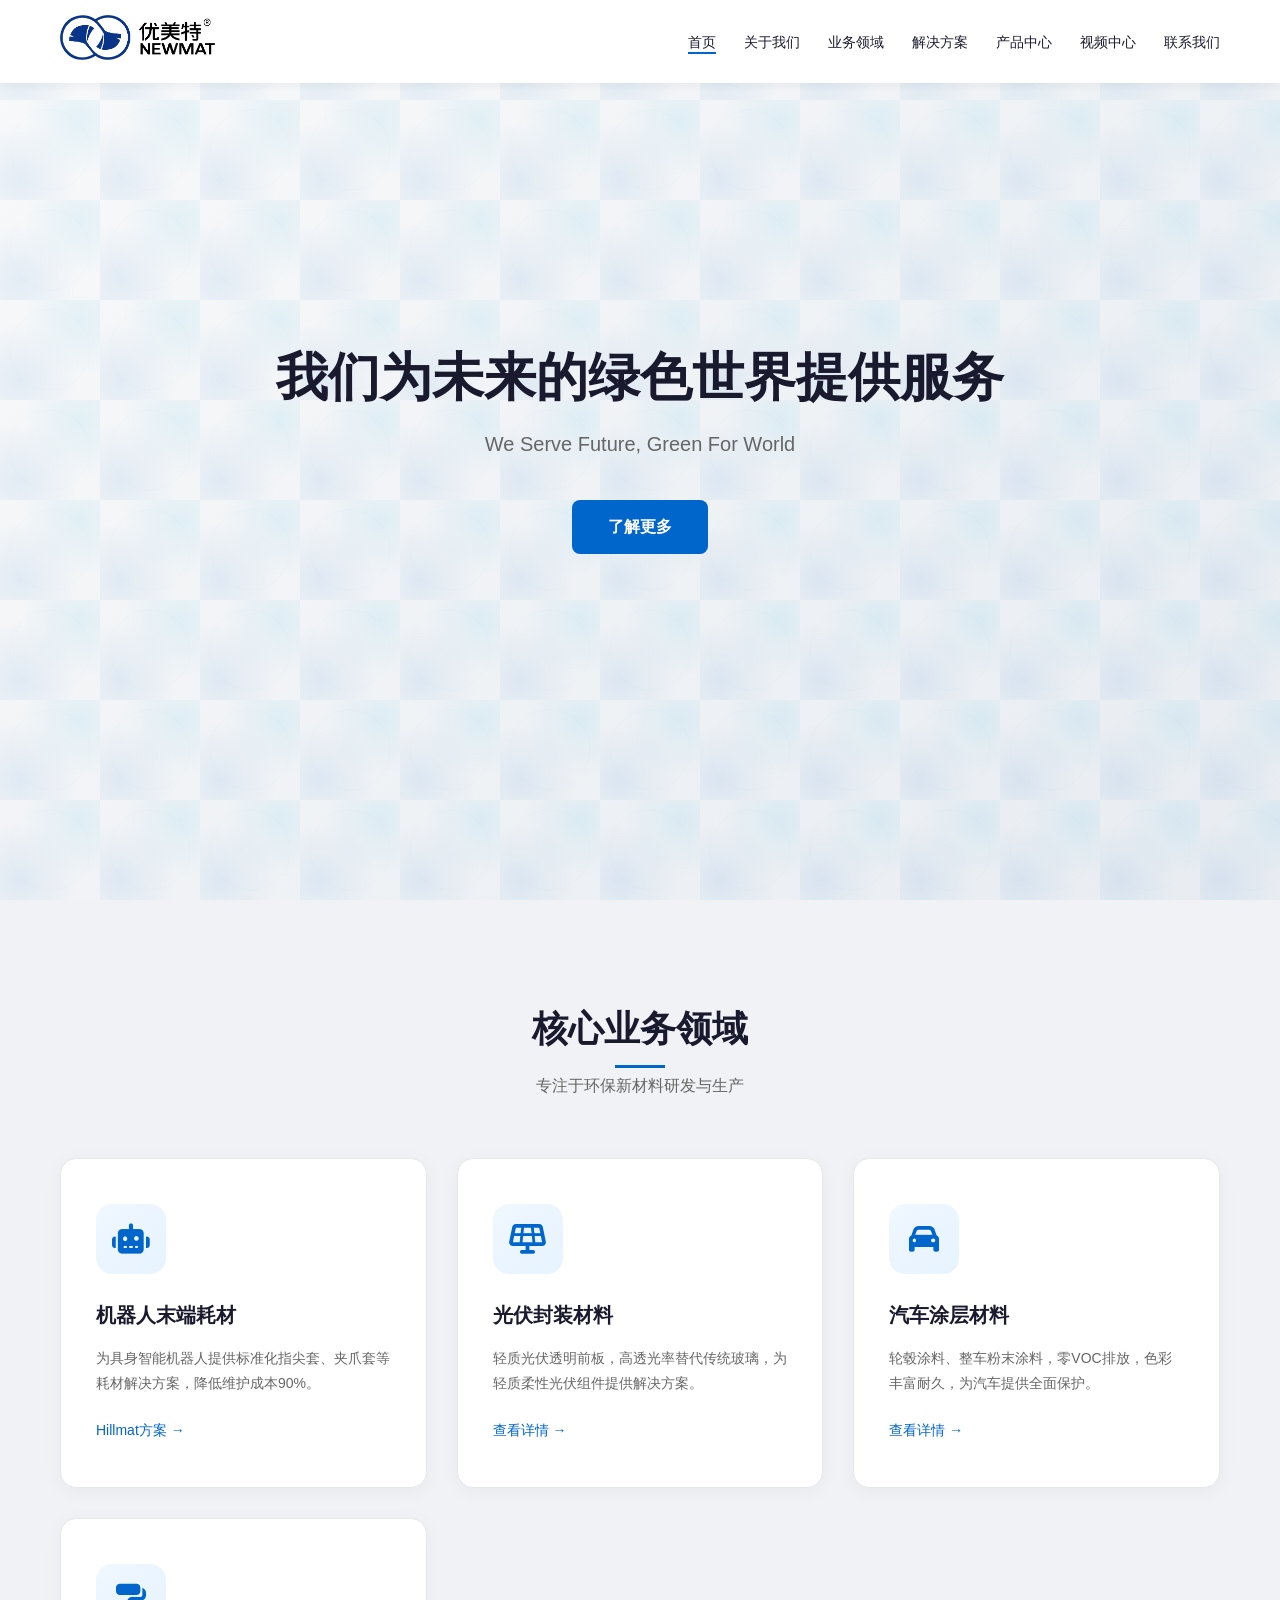
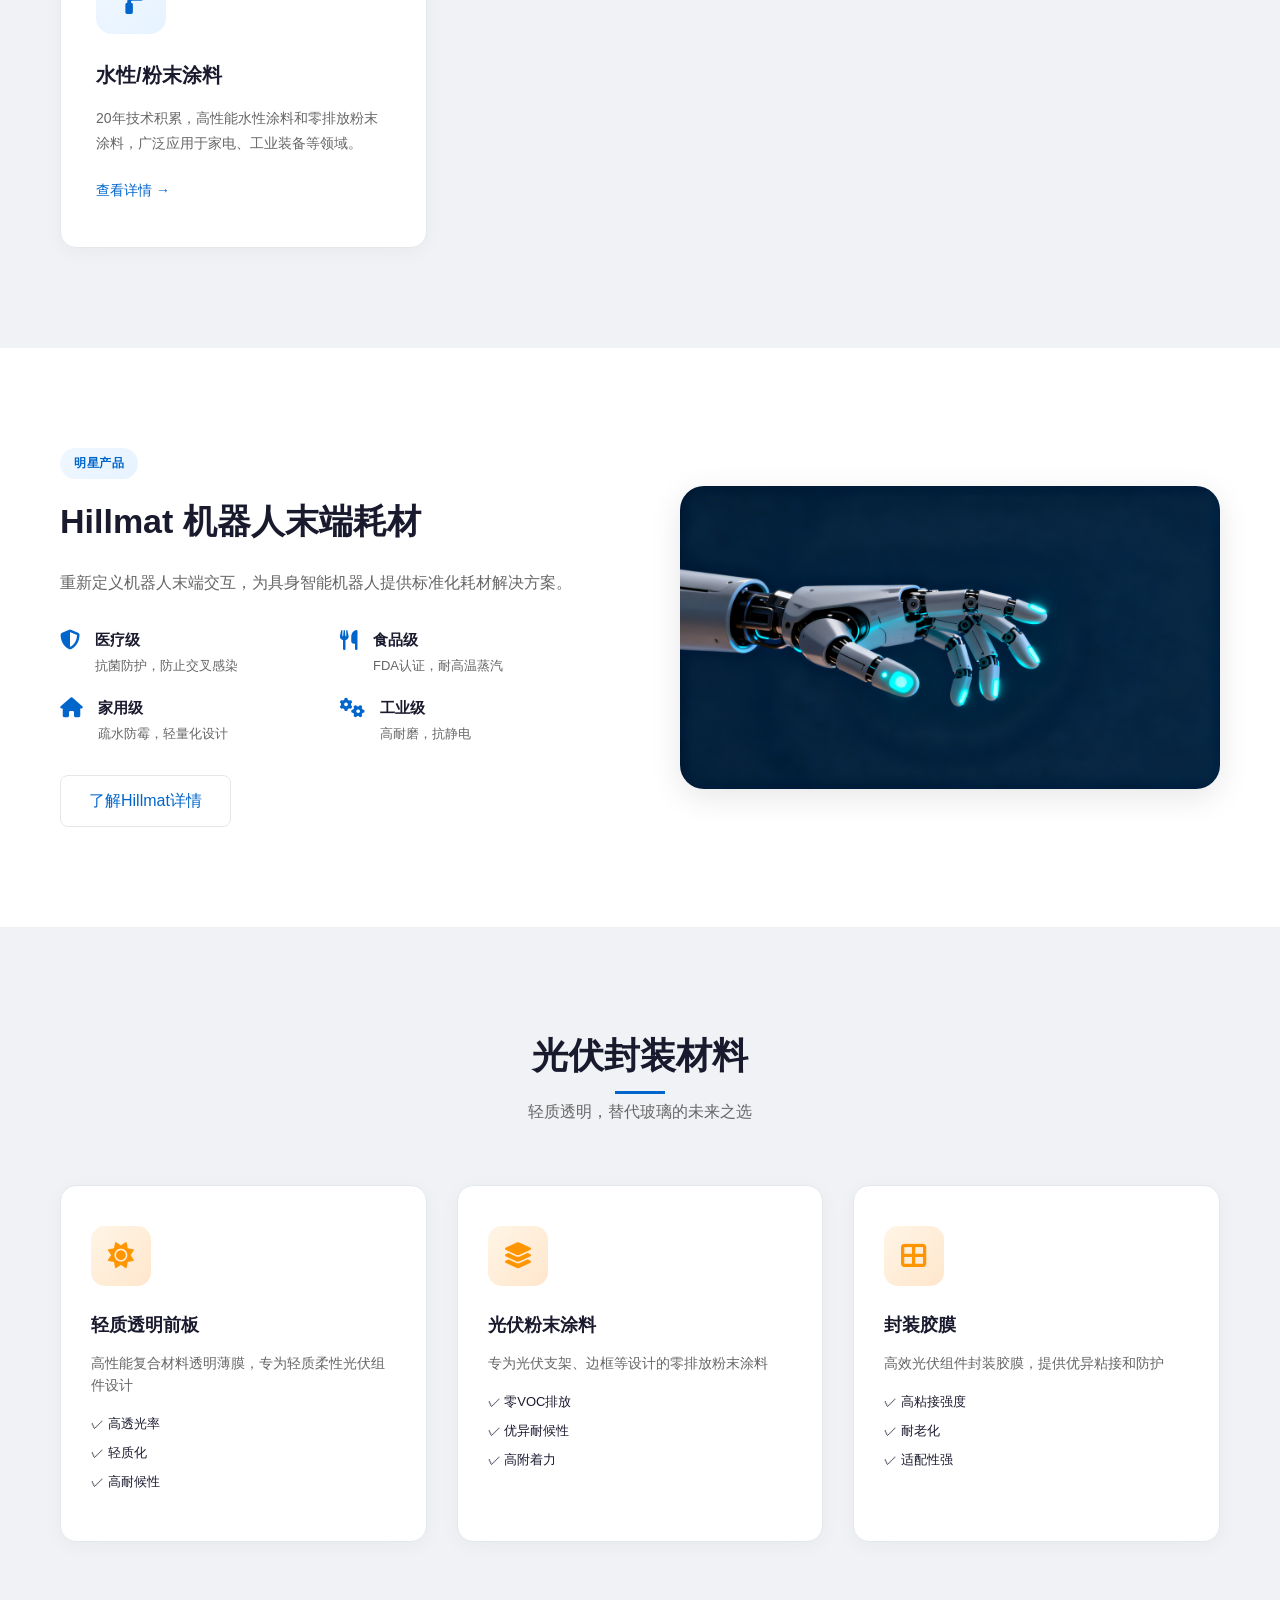
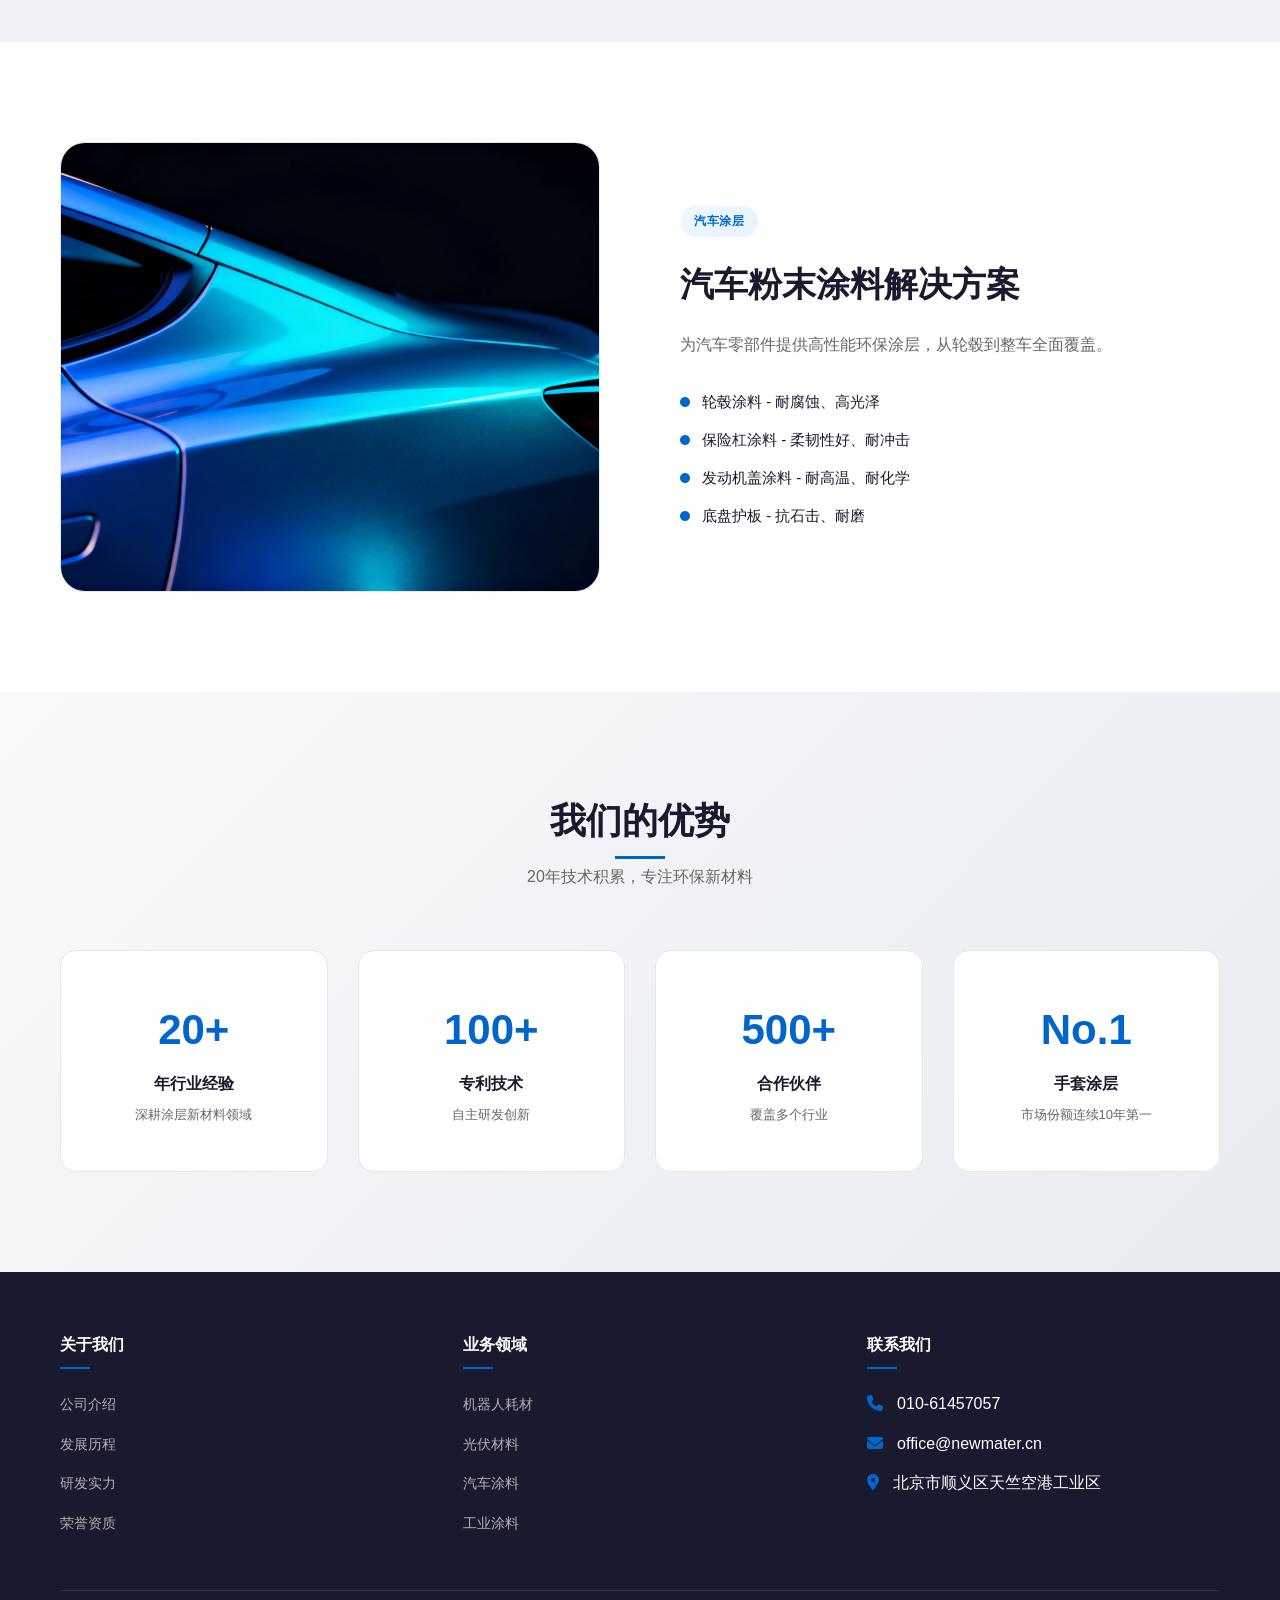
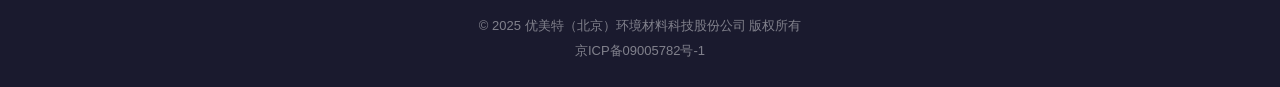
==== commit 46392980: "Update: 添加科技感配图" ====
--- a/index.html
+++ b/index.html
@@ -124,10 +124,7 @@
                     <a href="solutions.html" class="btn-secondary">了解Hillmat详情</a>
                 </div>
                 <div class="highlight-image">
-                    <div class="mockup-robot">
-                        <i class="fas fa-robot"></i>
-                        <span>Hillmat</span>
-                    </div>
+                    <img src="images/robot.png" alt="机器人手指" style="width:100%; border-radius:24px; box-shadow: 0 8px 32px rgba(0,0,0,0.1);">
                 </div>
             </div>
         </div>
@@ -180,7 +177,7 @@
         <div class="container">
             <div class="auto-grid">
                 <div class="auto-image">
-                    <i class="fas fa-car"></i>
+                    <img src="images/auto.png" alt="汽车涂层" style="width:100%; height:100%; object-fit:cover; border-radius:24px;">
                 </div>
                 <div class="auto-content">
                     <span class="tag">汽车涂层</span>
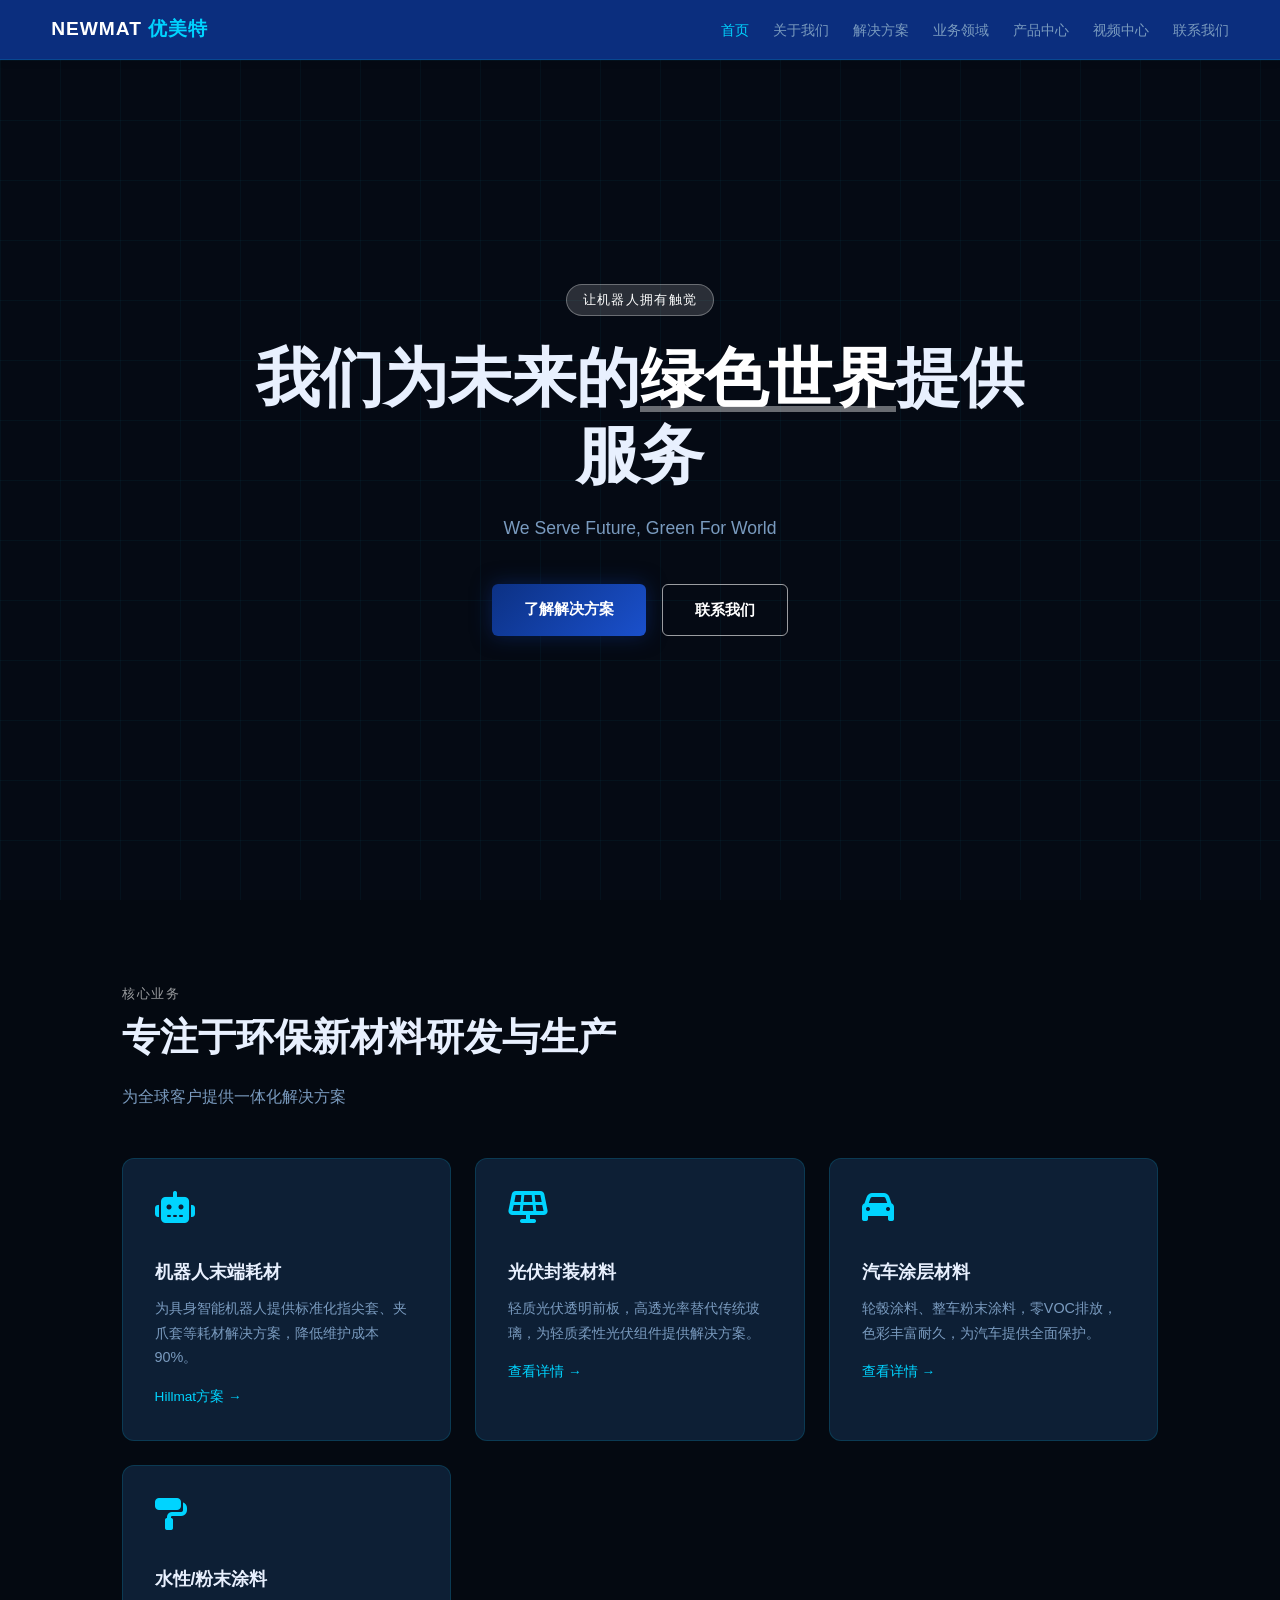
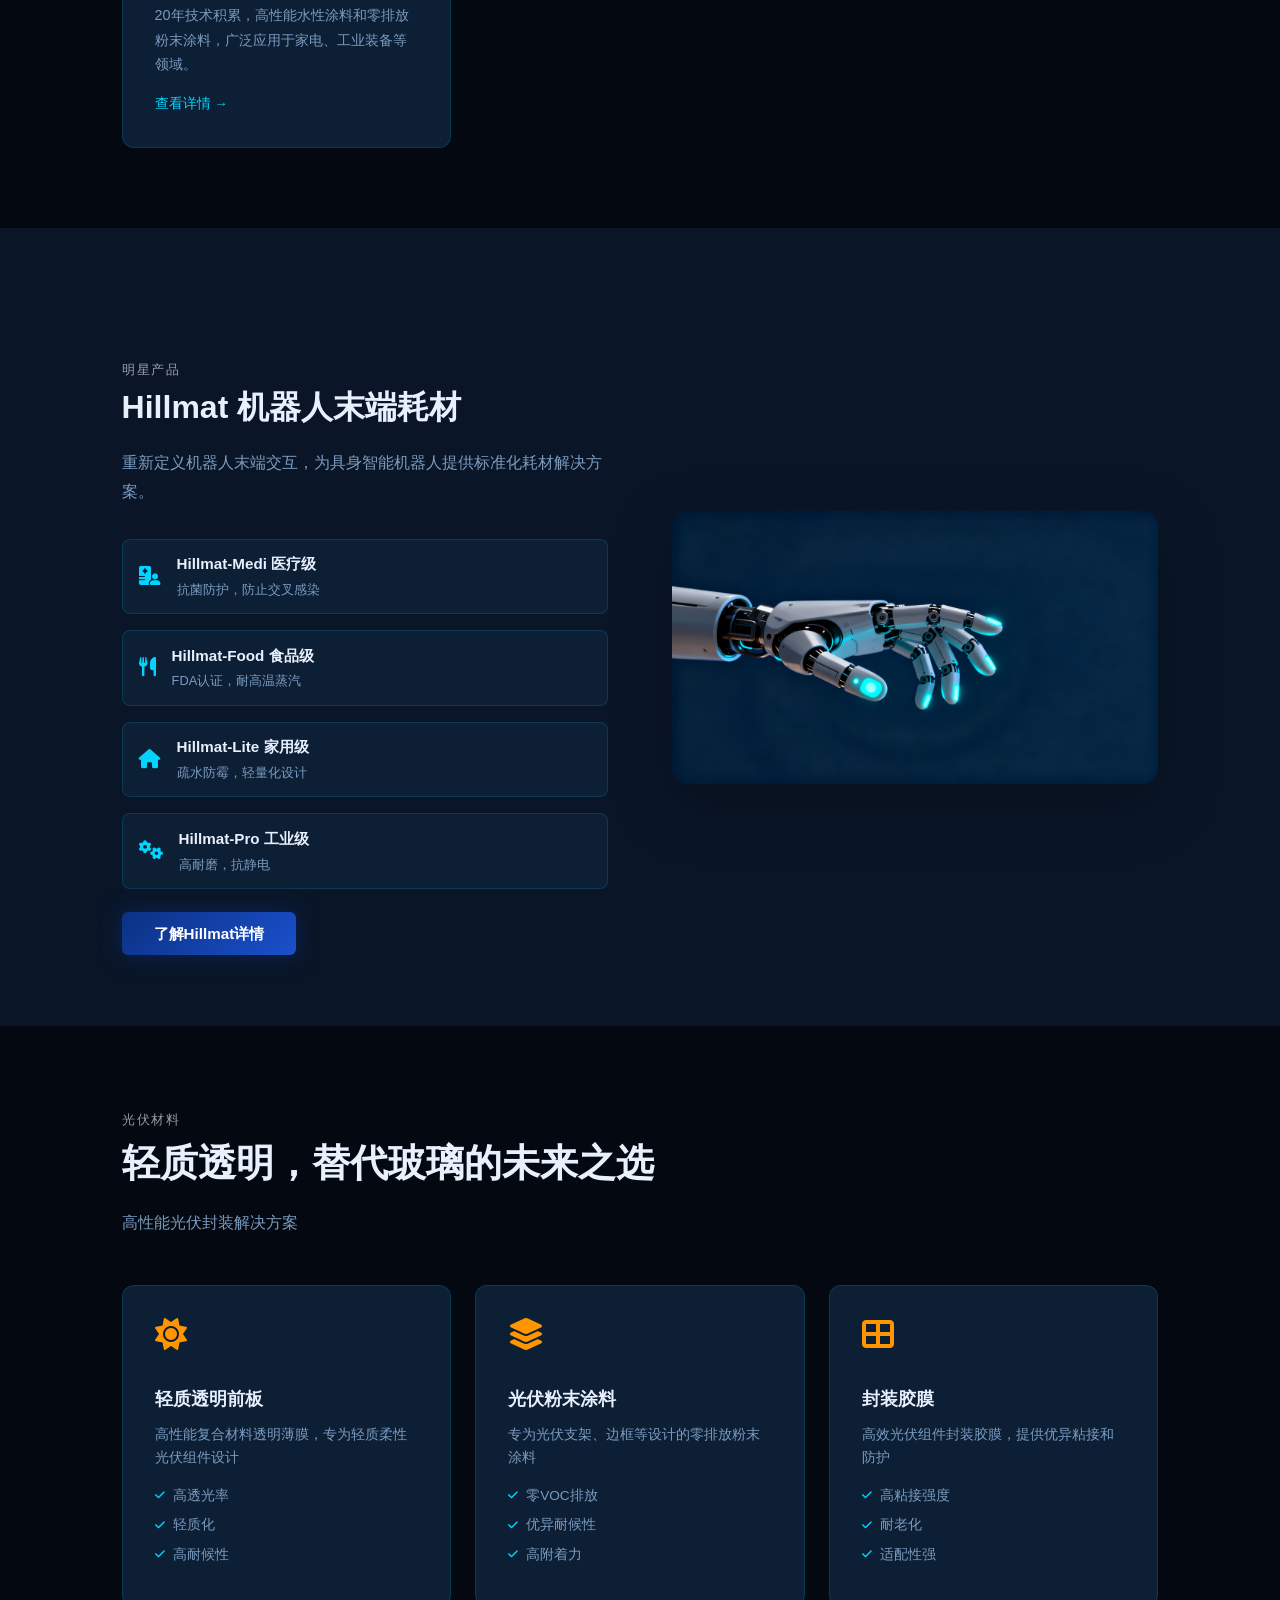
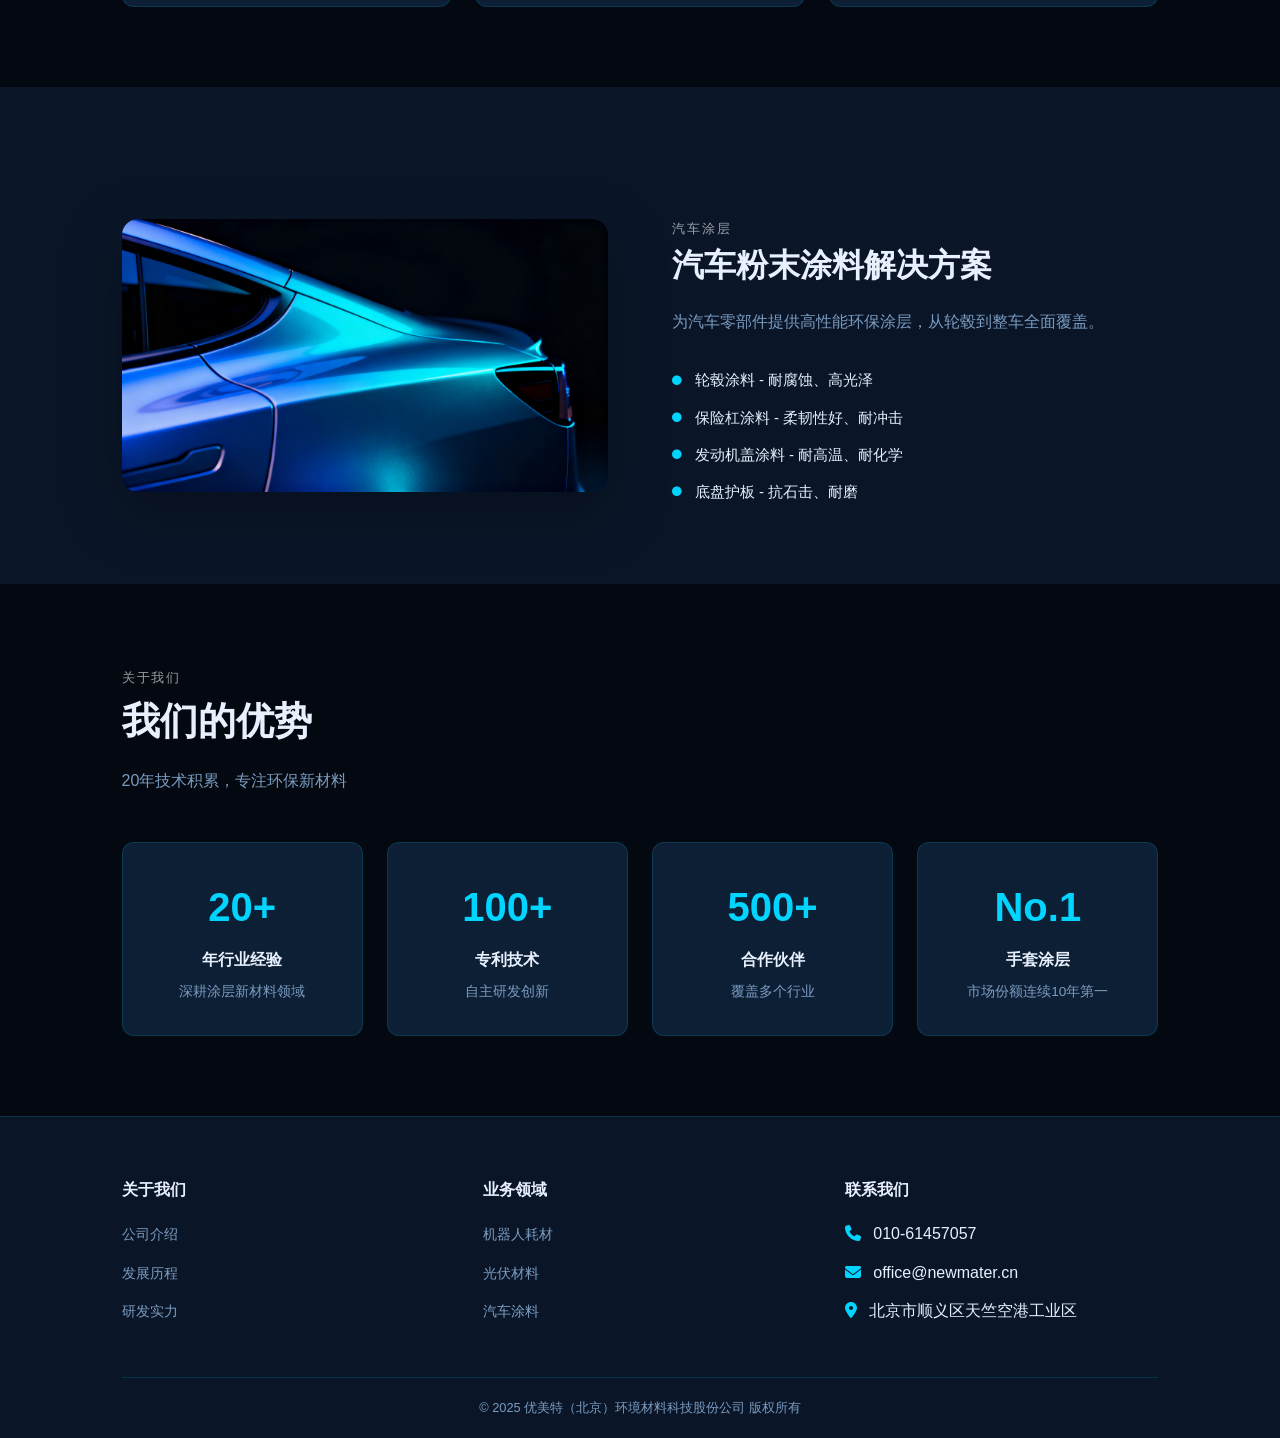
==== commit c5e79055: "Update: 深色科技风 + 配图" ====
--- a/index.html
+++ b/index.html
@@ -3,78 +3,71 @@
 <head>
     <meta charset="UTF-8">
     <meta name="viewport" content="width=device-width, initial-scale=1.0">
-    <title>优美特 NEWMAT - 我们为未来的绿色世界提供服务</title>
+    <title>优美特 NEWMAT | 让机器人拥有触觉</title>
     <link rel="stylesheet" href="styles.css">
+    <link rel="stylesheet" href="solutions.css">
     <link rel="stylesheet" href="https://cdnjs.cloudflare.com/ajax/libs/font-awesome/6.4.0/css/all.min.css">
 </head>
 <body>
     <!-- 导航 -->
     <nav class="navbar">
-        <div class="nav-container">
-            <a href="index.html" class="logo">
-                <img src="images/logo-new.png" alt="NEWMAT 优美特" style="height:45px;">
-            </a>
-            <ul class="nav-menu">
-                <li><a href="index.html" class="active">首页</a></li>
-                <li><a href="about.html">关于我们</a></li>
-                <li><a href="business.html">业务领域</a></li>
-                <li><a href="solutions.html">解决方案</a></li>
-                <li><a href="products.html">产品中心</a></li>
-                <li><a href="videos.html">视频中心</a></li>
-                <li><a href="contact.html">联系我们</a></li>
-            </ul>
-            <div class="menu-toggle">
-                <i class="fas fa-bars"></i>
-            </div>
+        <a href="index.html" class="logo">NEWMAT <span>优美特</span></a>
+        <ul class="nav-links">
+            <li><a href="index.html" class="active">首页</a></li>
+            <li><a href="about.html">关于我们</a></li>
+            <li><a href="solutions.html">解决方案</a></li>
+            <li><a href="business.html">业务领域</a></li>
+            <li><a href="products.html">产品中心</a></li>
+            <li><a href="videos.html">视频中心</a></li>
+            <li><a href="contact.html">联系我们</a></li>
+        </ul>
+        <div class="menu-toggle">
+            <i class="fas fa-bars"></i>
         </div>
     </nav>
 
-    <!-- 首屏 Banner -->
+    <!-- Hero -->
     <section class="hero">
-        <div class="hero-overlay"></div>
+        <div class="hero-grid"></div>
         <div class="hero-content">
-            <h1>我们为未来的绿色世界提供服务</h1>
+            <span class="hero-tag">让机器人拥有触觉</span>
+            <h1>我们为未来的<span class="highlight">绿色世界</span>提供服务</h1>
             <p>We Serve Future, Green For World</p>
-            <a href="business.html" class="btn-primary">了解更多</a>
+            <div class="btn-group">
+                <a href="solutions.html" class="btn btn-primary">了解解决方案</a>
+                <a href="contact.html" class="btn btn-outline">联系我们</a>
+            </div>
         </div>
     </section>
 
     <!-- 核心业务 -->
     <section class="services">
         <div class="container">
-            <div class="section-header">
-                <h2>核心业务领域</h2>
-                <p>专注于环保新材料研发与生产</p>
-            </div>
+            <span class="section-tag">核心业务</span>
+            <h2>专注于环保新材料研发与生产</h2>
+            <p class="subtitle">为全球客户提供一体化解决方案</p>
+            
             <div class="services-grid">
                 <div class="service-card">
-                    <div class="service-icon">
-                        <i class="fas fa-robot"></i>
-                    </div>
+                    <div class="service-icon"><i class="fas fa-robot"></i></div>
                     <h3>机器人末端耗材</h3>
                     <p>为具身智能机器人提供标准化指尖套、夹爪套等耗材解决方案，降低维护成本90%。</p>
                     <a href="solutions.html" class="service-link">Hillmat方案 →</a>
                 </div>
                 <div class="service-card">
-                    <div class="service-icon">
-                        <i class="fas fa-solar-panel"></i>
-                    </div>
+                    <div class="service-icon"><i class="fas fa-solar-panel"></i></div>
                     <h3>光伏封装材料</h3>
                     <p>轻质光伏透明前板，高透光率替代传统玻璃，为轻质柔性光伏组件提供解决方案。</p>
                     <a href="business.html" class="service-link">查看详情 →</a>
                 </div>
                 <div class="service-card">
-                    <div class="service-icon">
-                        <i class="fas fa-car"></i>
-                    </div>
+                    <div class="service-icon"><i class="fas fa-car"></i></div>
                     <h3>汽车涂层材料</h3>
                     <p>轮毂涂料、整车粉末涂料，零VOC排放，色彩丰富耐久，为汽车提供全面保护。</p>
                     <a href="business.html" class="service-link">查看详情 →</a>
                 </div>
                 <div class="service-card">
-                    <div class="service-icon">
-                        <i class="fas fa-paint-roller"></i>
-                    </div>
+                    <div class="service-icon"><i class="fas fa-paint-roller"></i></div>
                     <h3>水性/粉末涂料</h3>
                     <p>20年技术积累，高性能水性涂料和零排放粉末涂料，广泛应用于家电、工业装备等领域。</p>
                     <a href="business.html" class="service-link">查看详情 →</a>
@@ -88,43 +81,43 @@
         <div class="container">
             <div class="highlight-grid">
                 <div class="highlight-content">
-                    <span class="tag">明星产品</span>
+                    <span class="section-tag">明星产品</span>
                     <h2>Hillmat 机器人末端耗材</h2>
                     <p>重新定义机器人末端交互，为具身智能机器人提供标准化耗材解决方案。</p>
                     <div class="highlight-features">
                         <div class="hf-item">
-                            <i class="fas fa-shield-alt"></i>
-                            <div>
-                                <h4>医疗级</h4>
+                            <i class="fas fa-hospital-user"></i>
+                            <div>
+                                <h4>Hillmat-Medi 医疗级</h4>
                                 <p>抗菌防护，防止交叉感染</p>
                             </div>
                         </div>
                         <div class="hf-item">
                             <i class="fas fa-utensils"></i>
                             <div>
-                                <h4>食品级</h4>
+                                <h4>Hillmat-Food 食品级</h4>
                                 <p>FDA认证，耐高温蒸汽</p>
                             </div>
                         </div>
                         <div class="hf-item">
                             <i class="fas fa-home"></i>
                             <div>
-                                <h4>家用级</h4>
+                                <h4>Hillmat-Lite 家用级</h4>
                                 <p>疏水防霉，轻量化设计</p>
                             </div>
                         </div>
                         <div class="hf-item">
                             <i class="fas fa-cogs"></i>
                             <div>
-                                <h4>工业级</h4>
+                                <h4>Hillmat-Pro 工业级</h4>
                                 <p>高耐磨，抗静电</p>
                             </div>
                         </div>
                     </div>
-                    <a href="solutions.html" class="btn-secondary">了解Hillmat详情</a>
+                    <a href="solutions.html" class="btn btn-primary">了解Hillmat详情</a>
                 </div>
                 <div class="highlight-image">
-                    <img src="images/robot.png" alt="机器人手指" style="width:100%; border-radius:24px; box-shadow: 0 8px 32px rgba(0,0,0,0.1);">
+                    <img src="images/robot.png" alt="机器人手指">
                 </div>
             </div>
         </div>
@@ -133,19 +126,19 @@
     <!-- 光伏专区 -->
     <section class="pv-section">
         <div class="container">
-            <div class="section-header">
-                <h2>光伏封装材料</h2>
-                <p>轻质透明，替代玻璃的未来之选</p>
-            </div>
+            <span class="section-tag">光伏材料</span>
+            <h2>轻质透明，替代玻璃的未来之选</h2>
+            <p class="subtitle">高性能光伏封装解决方案</p>
+            
             <div class="pv-grid">
                 <div class="pv-card">
                     <div class="pv-icon"><i class="fas fa-sun"></i></div>
                     <h3>轻质透明前板</h3>
                     <p>高性能复合材料透明薄膜，专为轻质柔性光伏组件设计</p>
                     <ul>
-                        <li>✓ 高透光率</li>
-                        <li>✓ 轻质化</li>
-                        <li>✓ 高耐候性</li>
+                        <li><i class="fas fa-check"></i> 高透光率</li>
+                        <li><i class="fas fa-check"></i> 轻质化</li>
+                        <li><i class="fas fa-check"></i> 高耐候性</li>
                     </ul>
                 </div>
                 <div class="pv-card">
@@ -153,9 +146,9 @@
                     <h3>光伏粉末涂料</h3>
                     <p>专为光伏支架、边框等设计的零排放粉末涂料</p>
                     <ul>
-                        <li>✓ 零VOC排放</li>
-                        <li>✓ 优异耐候性</li>
-                        <li>✓ 高附着力</li>
+                        <li><i class="fas fa-check"></i> 零VOC排放</li>
+                        <li><i class="fas fa-check"></i> 优异耐候性</li>
+                        <li><i class="fas fa-check"></i> 高附着力</li>
                     </ul>
                 </div>
                 <div class="pv-card">
@@ -163,56 +156,44 @@
                     <h3>封装胶膜</h3>
                     <p>高效光伏组件封装胶膜，提供优异粘接和防护</p>
                     <ul>
-                        <li>✓ 高粘接强度</li>
-                        <li>✓ 耐老化</li>
-                        <li>✓ 适配性强</li>
-                    </ul>
-                </div>
-            </div>
-        </div>
-    </section>
-
-    <!-- 汽车涂料 -->
+                        <li><i class="fas fa-check"></i> 高粘接强度</li>
+                        <li><i class="fas fa-check"></i> 耐老化</li>
+                        <li><i class="fas fa-check"></i> 适配性强</li>
+                    </ul>
+                </div>
+            </div>
+        </div>
+    </section>
+
+    <!-- 汽车专区 -->
     <section class="auto-section">
         <div class="container">
             <div class="auto-grid">
                 <div class="auto-image">
-                    <img src="images/auto.png" alt="汽车涂层" style="width:100%; height:100%; object-fit:cover; border-radius:24px;">
+                    <img src="images/auto.png" alt="汽车涂层">
                 </div>
                 <div class="auto-content">
-                    <span class="tag">汽车涂层</span>
+                    <span class="section-tag">汽车涂层</span>
                     <h2>汽车粉末涂料解决方案</h2>
                     <p>为汽车零部件提供高性能环保涂层，从轮毂到整车全面覆盖。</p>
                     <div class="auto-features">
-                        <div class="af-item">
-                            <i class="fas fa-circle"></i>
-                            <span>轮毂涂料 - 耐腐蚀、高光泽</span>
-                        </div>
-                        <div class="af-item">
-                            <i class="fas fa-circle"></i>
-                            <span>保险杠涂料 - 柔韧性好、耐冲击</span>
-                        </div>
-                        <div class="af-item">
-                            <i class="fas fa-circle"></i>
-                            <span>发动机盖涂料 - 耐高温、耐化学</span>
-                        </div>
-                        <div class="af-item">
-                            <i class="fas fa-circle"></i>
-                            <span>底盘护板 - 抗石击、耐磨</span>
-                        </div>
+                        <div class="af-item"><i class="fas fa-circle"></i><span>轮毂涂料 - 耐腐蚀、高光泽</span></div>
+                        <div class="af-item"><i class="fas fa-circle"></i><span>保险杠涂料 - 柔韧性好、耐冲击</span></div>
+                        <div class="af-item"><i class="fas fa-circle"></i><span>发动机盖涂料 - 耐高温、耐化学</span></div>
+                        <div class="af-item"><i class="fas fa-circle"></i><span>底盘护板 - 抗石击、耐磨</span></div>
                     </div>
                 </div>
             </div>
         </div>
     </section>
 
-    <!-- 核心优势 -->
+    <!-- 优势专区 -->
     <section class="advantage-section">
         <div class="container">
-            <div class="section-header">
-                <h2>我们的优势</h2>
-                <p>20年技术积累，专注环保新材料</p>
-            </div>
+            <span class="section-tag">关于我们</span>
+            <h2>我们的优势</h2>
+            <p class="subtitle">20年技术积累，专注环保新材料</p>
+            
             <div class="advantage-grid">
                 <div class="advantage-card">
                     <div class="advantage-number">20+</div>
@@ -248,7 +229,6 @@
                         <li><a href="about.html">公司介绍</a></li>
                         <li><a href="about.html">发展历程</a></li>
                         <li><a href="about.html">研发实力</a></li>
-                        <li><a href="about.html">荣誉资质</a></li>
                     </ul>
                 </div>
                 <div class="footer-col">
@@ -257,7 +237,6 @@
                         <li><a href="solutions.html">机器人耗材</a></li>
                         <li><a href="business.html">光伏材料</a></li>
                         <li><a href="business.html">汽车涂料</a></li>
-                        <li><a href="business.html">工业涂料</a></li>
                     </ul>
                 </div>
                 <div class="footer-col">
@@ -271,7 +250,6 @@
             </div>
             <div class="footer-bottom">
                 <p>&copy; 2025 优美特（北京）环境材料科技股份公司 版权所有</p>
-                <p>京ICP备09005782号-1</p>
             </div>
         </div>
     </footer>
--- a/styles.css
+++ b/styles.css
@@ -1,15 +1,15 @@
-/* 全局样式 - 浅色高级灰 + 企业蓝 */
+/* 全局样式 - 深色科技风 */
 :root {
-    --primary-color: #0066CC;
-    --secondary-color: #004999;
-    --accent-color: #00A3E0;
-    --text-dark: #1a1a2e;
-    --text-light: #666666;
-    --white: #ffffff;
-    --bg-light: #f8f9fa;
-    --bg-gray: #f0f2f5;
-    --border-color: #e5e8eb;
-    --transition: all 0.3s ease;
+    --bg: #050a14;
+    --bg2: #0a1628;
+    --accent: #00d4ff;
+    --accent2: #1C4E9A;
+    --text: #e8f0fe;
+    --muted: #7a9bbf;
+    --card: #0d1f35;
+    --border: rgba(0,212,255,0.15);
+    --primary-color: #00d4ff;
+    --secondary-color: #1C4E9A;
 }
 
 * {
@@ -19,16 +19,17 @@
 }
 
 body {
-    font-family: 'Microsoft YaHei', 'PingFang SC', -apple-system, sans-serif;
+    background: var(--bg);
+    color: var(--text);
+    font-family: 'PingFang SC','Helvetica Neue',Arial,sans-serif;
     line-height: 1.6;
-    color: var(--text-dark);
-    background-color: var(--white);
+    overflow-x: hidden;
 }
 
 .container {
     max-width: 1200px;
     margin: 0 auto;
-    padding: 0 20px;
+    padding: 0 5%;
 }
 
 a {
@@ -46,57 +47,43 @@
     top: 0;
     left: 0;
     right: 0;
-    background: rgba(255, 255, 255, 0.98);
-    box-shadow: 0 1px 3px rgba(0, 0, 0, 0.08);
-    z-index: 1000;
-    transition: var(--transition);
-}
-
-.nav-container {
-    max-width: 1200px;
-    margin: 0 auto;
-    padding: 15px 20px;
+    z-index: 100;
+    backdrop-filter: blur(12px);
+    background: rgba(12,49,132,0.95);
+    border-bottom: 1px solid var(--border);
+    padding: 0 4%;
+    height: 60px;
     display: flex;
+    align-items: center;
     justify-content: space-between;
-    align-items: center;
-}
-
-.logo img {
-    height: 45px;
-    width: auto;
-}
-
-.nav-menu {
+}
+
+.logo {
+    font-size: 1.2rem;
+    font-weight: 700;
+    letter-spacing: 0.05em;
+    color: #fff;
+}
+
+.logo span {
+    color: var(--accent);
+}
+
+.nav-links {
     display: flex;
-    gap: 28px;
-}
-
-.nav-menu a {
-    font-size: 14px;
-    font-weight: 500;
-    color: var(--text-dark);
-    transition: var(--transition);
-    position: relative;
-}
-
-.nav-menu a::after {
-    content: '';
-    position: absolute;
-    bottom: -4px;
-    left: 0;
-    width: 0;
-    height: 2px;
-    background: var(--primary-color);
-    transition: var(--transition);
-}
-
-.nav-menu a:hover::after,
-.nav-menu a.active::after {
-    width: 100%;
-}
-
-.nav-menu a:hover {
-    color: var(--primary-color);
+    gap: 1.5rem;
+    list-style: none;
+}
+
+.nav-links a {
+    color: var(--muted);
+    font-size: 0.85rem;
+    transition: color 0.2s;
+}
+
+.nav-links a:hover,
+.nav-links a.active {
+    color: var(--accent);
 }
 
 .menu-toggle {
@@ -107,551 +94,479 @@
 
 /* Hero 首屏 */
 .hero {
-    position: relative;
-    height: 100vh;
-    min-height: 600px;
-    background: linear-gradient(135deg, #f8f9fa 0%, #e8ecf1 100%);
+    min-height: 100vh;
     display: flex;
     align-items: center;
     justify-content: center;
     text-align: center;
+    padding: 80px 5% 60px;
+    position: relative;
     overflow: hidden;
 }
 
-.hero-overlay {
+.hero-bg {
     position: absolute;
-    top: 0;
-    left: 0;
-    right: 0;
-    bottom: 0;
-    background: 
-        radial-gradient(circle at 20% 80%, rgba(0, 102, 204, 0.08) 0%, transparent 50%),
-        radial-gradient(circle at 80% 20%, rgba(0, 163, 224, 0.08) 0%, transparent 50%),
-        url('data:image/svg+xml,<svg xmlns="http://www.w3.org/2000/svg" viewBox="0 0 100 100"><circle cx="50" cy="50" r="40" fill="none" stroke="rgba(0,102,204,0.03)" stroke-width="0.5"/></svg>') repeat;
-    background-size: 100px 100px;
+    inset: 0;
+    background: transparent;
+}
+
+.hero-grid {
+    position: absolute;
+    inset: 0;
+    background-image: 
+        linear-gradient(rgba(0,212,255,0.04) 1px, transparent 1px),
+        linear-gradient(90deg, rgba(0,212,255,0.04) 1px, transparent 1px);
+    background-size: 60px 60px;
 }
 
 .hero-content {
     position: relative;
-    z-index: 1;
-    color: var(--text-dark);
-    padding: 20px;
     max-width: 800px;
 }
 
-.hero-content h1 {
-    font-size: 52px;
+.hero-tag {
+    display: inline-block;
+    background: rgba(255,255,255,0.15);
+    border: 1px solid rgba(255,255,255,0.3);
+    color: #ffffff;
+    padding: 0.3rem 1rem;
+    border-radius: 20px;
+    font-size: 0.8rem;
+    letter-spacing: 0.1em;
+    margin-bottom: 1.5rem;
+}
+
+.hero h1 {
+    font-size: clamp(2.2rem,5vw,4rem);
+    font-weight: 800;
+    line-height: 1.2;
+    margin-bottom: 1.2rem;
+}
+
+.hero h1 .highlight {
+    color: #ffffff;
+    text-decoration: underline;
+    text-decoration-color: rgba(255,255,255,0.4);
+    text-underline-offset: 6px;
+}
+
+.hero p {
+    font-size: 1.1rem;
+    color: var(--muted);
+    max-width: 600px;
+    margin: 0 auto 2.5rem;
+    line-height: 1.8;
+}
+
+.btn-group {
+    display: flex;
+    gap: 1rem;
+    justify-content: center;
+    flex-wrap: wrap;
+}
+
+.btn {
+    padding: 0.8rem 2rem;
+    border-radius: 6px;
+    font-size: 0.95rem;
+    font-weight: 600;
+    text-decoration: none;
+    transition: all 0.2s;
+    cursor: pointer;
+    border: none;
+}
+
+.btn-primary {
+    background: linear-gradient(135deg,#0C3184,#1a50cc);
+    color: #fff;
+    box-shadow: 0 0 20px rgba(12,49,132,0.5);
+}
+
+.btn-primary:hover {
+    background: linear-gradient(135deg,#1a50cc,#2a6cd4);
+}
+
+.btn-outline {
+    background: transparent;
+    color: #ffffff;
+    border: 1px solid rgba(255,255,255,0.6);
+}
+
+.btn-outline:hover {
+    background: rgba(255,255,255,0.1);
+}
+
+/* 通用区块 */
+section {
+    padding: 80px 5%;
+}
+
+.section-tag {
+    color: rgba(255,255,255,0.6);
+    font-size: 0.8rem;
+    letter-spacing: 0.15em;
+    text-transform: uppercase;
+    margin-bottom: 0.8rem;
+}
+
+h2 {
+    font-size: clamp(1.6rem,3vw,2.4rem);
     font-weight: 700;
-    margin-bottom: 20px;
-    color: var(--text-dark);
-    animation: fadeInUp 1s ease;
-    line-height: 1.2;
-}
-
-.hero-content h1 span {
-    color: var(--primary-color);
-}
-
-.hero-content p {
-    font-size: 20px;
-    color: var(--text-light);
-    margin-bottom: 40px;
-    animation: fadeInUp 1s ease 0.2s both;
-}
-
-@keyframes fadeInUp {
-    from {
-        opacity: 0;
-        transform: translateY(30px);
-    }
-    to {
-        opacity: 1;
-        transform: translateY(0);
-    }
-}
-
-.btn-primary {
-    display: inline-block;
-    padding: 14px 36px;
-    background: var(--primary-color);
-    color: var(--white);
-    font-weight: 600;
-    border-radius: 8px;
-    transition: var(--transition);
-    animation: fadeInUp 1s ease 0.4s both;
-}
-
-.btn-primary:hover {
-    background: var(--secondary-color);
-    transform: translateY(-2px);
-    box-shadow: 0 8px 25px rgba(0, 102, 204, 0.25);
-}
-
-.btn-secondary {
-    display: inline-block;
-    padding: 12px 28px;
-    background: var(--white);
-    color: var(--primary-color);
-    font-weight: 500;
-    border-radius: 8px;
-    border: 1px solid var(--border-color);
-    transition: var(--transition);
-}
-
-.btn-secondary:hover {
-    border-color: var(--primary-color);
-    background: var(--bg-light);
-}
-
-/* 通用区块 */
-.section-header {
-    text-align: center;
-    margin-bottom: 60px;
-}
-
-.section-header h2 {
-    font-size: 36px;
-    color: var(--text-dark);
-    margin-bottom: 15px;
-    position: relative;
-    display: inline-block;
-    font-weight: 600;
-}
-
-.section-header h2::after {
-    content: '';
-    position: absolute;
-    bottom: -10px;
-    left: 50%;
-    transform: translateX(-50%);
-    width: 50px;
-    height: 3px;
-    background: var(--primary-color);
-}
-
-.section-header p {
-    font-size: 16px;
-    color: var(--text-light);
+    margin-bottom: 1rem;
+}
+
+.subtitle {
+    color: var(--muted);
+    font-size: 1rem;
+    line-height: 1.7;
+    max-width: 600px;
 }
 
 /* 核心业务 */
 .services {
-    padding: 100px 0;
-    background: var(--bg-gray);
+    background: rgba(0,0,0,0.15);
 }
 
 .services-grid {
     display: grid;
-    grid-template-columns: repeat(auto-fit, minmax(270px, 1fr));
-    gap: 30px;
+    grid-template-columns: repeat(auto-fit, minmax(260px,1fr));
+    gap: 1.5rem;
+    margin-top: 3rem;
 }
 
 .service-card {
-    background: var(--white);
-    padding: 45px 35px;
-    border-radius: 16px;
-    box-shadow: 0 4px 20px rgba(0, 0, 0, 0.04);
-    transition: var(--transition);
-    border: 1px solid var(--border-color);
+    background: var(--card);
+    border: 1px solid var(--border);
+    border-radius: 12px;
+    padding: 2rem;
+    transition: transform 0.2s, box-shadow 0.2s;
 }
 
 .service-card:hover {
-    transform: translateY(-8px);
-    box-shadow: 0 12px 40px rgba(0, 102, 204, 0.12);
-    border-color: rgba(0, 102, 204, 0.2);
+    transform: translateY(-4px);
+    box-shadow: 0 8px 30px rgba(0,212,255,0.1);
 }
 
 .service-icon {
-    width: 70px;
-    height: 70px;
-    background: linear-gradient(135deg, #f0f7ff, #e6f3ff);
-    border-radius: 16px;
+    width: 48px;
+    height: 48px;
+    margin-bottom: 1.2rem;
+}
+
+.service-icon i {
+    font-size: 2rem;
+    color: var(--accent);
+}
+
+.service-card h3 {
+    font-size: 1.1rem;
+    margin-bottom: 0.6rem;
+}
+
+.service-card p {
+    color: var(--muted);
+    font-size: 0.9rem;
+    line-height: 1.7;
+}
+
+.service-link {
+    color: var(--accent);
+    font-size: 0.85rem;
+    margin-top: 1rem;
+    display: inline-block;
+}
+
+/* 机器人专区 */
+.highlight-section {
+    background: var(--bg2);
+}
+
+.highlight-grid {
+    display: grid;
+    grid-template-columns: 1fr 1fr;
+    gap: 4rem;
+    align-items: center;
+    margin-top: 3rem;
+}
+
+.highlight-content h2 {
+    font-size: 2rem;
+    margin-bottom: 1rem;
+}
+
+.highlight-content > p {
+    color: var(--muted);
+    margin-bottom: 2rem;
+    line-height: 1.8;
+}
+
+.highlight-features {
+    display: grid;
+    gap: 1rem;
+    margin-bottom: 2rem;
+}
+
+.hf-item {
     display: flex;
     align-items: center;
-    justify-content: center;
-    margin-bottom: 25px;
-}
-
-.service-icon i {
-    font-size: 30px;
-    color: var(--primary-color);
-}
-
-.service-card h3 {
-    font-size: 20px;
-    margin-bottom: 15px;
-    color: var(--text-dark);
-    font-weight: 600;
-}
-
-.service-card p {
-    color: var(--text-light);
-    font-size: 14px;
-    line-height: 1.8;
-    margin-bottom: 20px;
-}
-
-.service-link {
-    color: var(--primary-color);
-    font-weight: 500;
-    font-size: 14px;
-    display: inline-flex;
-    align-items: center;
-    gap: 5px;
-}
-
-.service-link:hover {
-    color: var(--secondary-color);
-}
-
-/* 标签 */
-.tag {
-    display: inline-block;
-    padding: 6px 14px;
-    background: linear-gradient(135deg, #f0f7ff, #e6f3ff);
-    color: var(--primary-color);
-    font-size: 12px;
-    font-weight: 600;
-    border-radius: 20px;
-    margin-bottom: 15px;
-    letter-spacing: 0.5px;
-}
-
-/* 亮点专区 */
-.highlight-section {
-    padding: 100px 0;
-    background: var(--white);
-}
-
-.highlight-grid {
-    display: grid;
-    grid-template-columns: 1fr 1fr;
-    gap: 80px;
-    align-items: center;
-}
-
-.highlight-content h2 {
-    font-size: 34px;
-    margin-bottom: 20px;
-    color: var(--text-dark);
-    font-weight: 600;
-}
-
-.highlight-content > p {
-    font-size: 16px;
-    color: var(--text-light);
-    margin-bottom: 30px;
-    line-height: 1.8;
-}
-
-.highlight-features {
-    display: grid;
-    grid-template-columns: 1fr 1fr;
-    gap: 20px;
-    margin-bottom: 30px;
-}
-
-.hf-item {
-    display: flex;
-    gap: 15px;
-    align-items: flex-start;
+    gap: 1rem;
+    padding: 0.8rem 1rem;
+    background: var(--card);
+    border-radius: 8px;
+    border: 1px solid var(--border);
 }
 
 .hf-item i {
-    font-size: 20px;
-    color: var(--primary-color);
-    margin-top: 2px;
+    color: var(--accent);
+    font-size: 1.2rem;
 }
 
 .hf-item h4 {
-    font-size: 15px;
-    margin-bottom: 4px;
-    font-weight: 600;
+    font-size: 0.95rem;
+    margin-bottom: 0.2rem;
 }
 
 .hf-item p {
-    font-size: 13px;
-    color: var(--text-light);
-}
-
-.highlight-image {
+    font-size: 0.8rem;
+    color: var(--muted);
+}
+
+.highlight-image img {
+    width: 100%;
+    border-radius: 16px;
+    box-shadow: 0 20px 60px rgba(0,0,0,0.3);
+}
+
+/* 光伏专区 */
+.pv-section {
+    background: rgba(0,0,0,0.15);
+}
+
+.pv-grid {
+    display: grid;
+    grid-template-columns: repeat(auto-fit, minmax(280px,1fr));
+    gap: 1.5rem;
+    margin-top: 3rem;
+}
+
+.pv-card {
+    background: var(--card);
+    border: 1px solid var(--border);
+    border-radius: 12px;
+    padding: 2rem;
+    transition: transform 0.2s;
+}
+
+.pv-card:hover {
+    transform: translateY(-4px);
+    box-shadow: 0 8px 30px rgba(0,212,255,0.1);
+}
+
+.pv-icon {
+    width: 48px;
+    height: 48px;
+    margin-bottom: 1.2rem;
+}
+
+.pv-icon i {
+    font-size: 2rem;
+    color: #ff9500;
+}
+
+.pv-card h3 {
+    font-size: 1.1rem;
+    margin-bottom: 0.6rem;
+}
+
+.pv-card p {
+    color: var(--muted);
+    font-size: 0.9rem;
+    margin-bottom: 1rem;
+    line-height: 1.6;
+}
+
+.pv-card ul li {
+    color: var(--muted);
+    font-size: 0.85rem;
+    margin-bottom: 0.5rem;
     display: flex;
     align-items: center;
-    justify-content: center;
-}
-
-.mockup-robot {
-    width: 100%;
-    max-width: 400px;
-    aspect-ratio: 4/3;
-    background: linear-gradient(135deg, #f0f7ff, #e6f3ff);
-    border-radius: 24px;
-    display: flex;
-    flex-direction: column;
-    align-items: center;
-    justify-content: center;
-    color: var(--primary-color);
-    border: 1px solid var(--border-color);
-}
-
-.mockup-robot i {
-    font-size: 80px;
-    margin-bottom: 20px;
-}
-
-.mockup-robot span {
-    font-size: 20px;
-    font-weight: 600;
-}
-
-/* 光伏专区 */
-.pv-section {
-    padding: 100px 0;
-    background: var(--bg-gray);
-}
-
-.pv-grid {
-    display: grid;
-    grid-template-columns: repeat(auto-fit, minmax(300px, 1fr));
-    gap: 30px;
-}
-
-.pv-card {
-    background: var(--white);
-    padding: 40px 30px;
-    border-radius: 16px;
-    box-shadow: 0 4px 20px rgba(0, 0, 0, 0.04);
-    transition: var(--transition);
-    border: 1px solid var(--border-color);
-}
-
-.pv-card:hover {
-    transform: translateY(-8px);
-    box-shadow: 0 12px 40px rgba(0, 102, 204, 0.12);
-}
-
-.pv-icon {
-    width: 60px;
-    height: 60px;
-    background: linear-gradient(135deg, #fff5e6, #ffe6cc);
-    border-radius: 14px;
-    display: flex;
-    align-items: center;
-    justify-content: center;
-    margin-bottom: 25px;
-}
-
-.pv-icon i {
-    font-size: 26px;
-    color: #FF9500;
-}
-
-.pv-card h3 {
-    font-size: 18px;
-    margin-bottom: 12px;
-    font-weight: 600;
-}
-
-.pv-card p {
-    color: var(--text-light);
-    font-size: 14px;
-    margin-bottom: 18px;
-    line-height: 1.6;
-}
-
-.pv-card ul li {
-    color: var(--text-dark);
-    font-size: 13px;
-    margin-bottom: 8px;
-    display: flex;
-    align-items: center;
-    gap: 8px;
+    gap: 0.5rem;
 }
 
 .pv-card ul li i {
-    color: var(--primary-color);
-    font-size: 12px;
+    color: var(--accent);
+    font-size: 0.7rem;
 }
 
 /* 汽车专区 */
 .auto-section {
-    padding: 100px 0;
-    background: var(--white);
+    background: var(--bg2);
 }
 
 .auto-grid {
     display: grid;
     grid-template-columns: 1fr 1fr;
-    gap: 80px;
+    gap: 4rem;
     align-items: center;
-}
-
-.auto-image {
-    height: 450px;
-    background: linear-gradient(135deg, #f0f7ff, #e6f3ff);
-    border-radius: 24px;
-    display: flex;
-    align-items: center;
-    justify-content: center;
-    border: 1px solid var(--border-color);
-}
-
-.auto-image i {
-    font-size: 120px;
-    color: var(--primary-color);
-}
-
-.auto-content .tag {
-    margin-bottom: 20px;
+    margin-top: 3rem;
+}
+
+.auto-grid.reverse {
+    direction: rtl;
+}
+
+.auto-grid.reverse > * {
+    direction: ltr;
+}
+
+.auto-image img {
+    width: 100%;
+    border-radius: 16px;
+    box-shadow: 0 20px 60px rgba(0,0,0,0.3);
 }
 
 .auto-content h2 {
-    font-size: 34px;
-    margin-bottom: 20px;
-    font-weight: 600;
+    font-size: 2rem;
+    margin-bottom: 1rem;
 }
 
 .auto-content > p {
-    font-size: 16px;
-    color: var(--text-light);
-    margin-bottom: 30px;
+    color: var(--muted);
+    margin-bottom: 2rem;
     line-height: 1.8;
 }
 
 .auto-features {
     display: grid;
-    gap: 14px;
+    gap: 0.8rem;
 }
 
 .af-item {
     display: flex;
     align-items: center;
-    gap: 12px;
-    font-size: 15px;
+    gap: 0.8rem;
+    font-size: 0.95rem;
 }
 
 .af-item i {
-    color: var(--primary-color);
-    font-size: 10px;
+    color: var(--accent);
+    font-size: 0.6rem;
 }
 
 /* 优势专区 */
 .advantage-section {
-    padding: 100px 0;
-    background: linear-gradient(135deg, #f8f9fa 0%, #e8ecf1 100%);
-}
-
-.advantage-section .section-header h2 {
-    color: var(--text-dark);
-}
-
-.advantage-section .section-header h2::after {
-    background: var(--primary-color);
-}
-
-.advantage-section .section-header p {
-    color: var(--text-light);
+    background: rgba(0,0,0,0.15);
 }
 
 .advantage-grid {
     display: grid;
-    grid-template-columns: repeat(auto-fit, minmax(220px, 1fr));
-    gap: 30px;
+    grid-template-columns: repeat(auto-fit, minmax(200px,1fr));
+    gap: 1.5rem;
+    margin-top: 3rem;
 }
 
 .advantage-card {
-    background: var(--white);
-    padding: 45px 30px;
-    border-radius: 16px;
+    background: var(--card);
+    border: 1px solid var(--border);
+    border-radius: 12px;
+    padding: 2rem;
     text-align: center;
-    transition: var(--transition);
-    border: 1px solid var(--border-color);
+    transition: transform 0.2s;
 }
 
 .advantage-card:hover {
-    transform: translateY(-5px);
-    box-shadow: 0 12px 40px rgba(0, 102, 204, 0.1);
+    transform: translateY(-4px);
 }
 
 .advantage-number {
-    font-size: 42px;
+    font-size: 2.5rem;
     font-weight: 700;
-    color: var(--primary-color);
-    margin-bottom: 8px;
+    color: var(--accent);
+    margin-bottom: 0.5rem;
 }
 
 .advantage-card h4 {
-    font-size: 16px;
-    margin-bottom: 8px;
-    font-weight: 600;
+    font-size: 1rem;
+    margin-bottom: 0.5rem;
 }
 
 .advantage-card p {
-    font-size: 13px;
-    color: var(--text-light);
+    font-size: 0.85rem;
+    color: var(--muted);
 }
 
 /* 页脚 */
 .footer {
-    background: #1a1a2e;
-    color: var(--white);
-    padding: 60px 0 20px;
+    background: var(--bg2);
+    color: var(--text);
+    padding: 60px 5% 20px;
+    border-top: 1px solid var(--border);
 }
 
 .footer-grid {
     display: grid;
-    grid-template-columns: repeat(auto-fit, minmax(200px, 1fr));
-    gap: 50px;
+    grid-template-columns: repeat(auto-fit, minmax(180px,1fr));
+    gap: 3rem;
     margin-bottom: 40px;
 }
 
 .footer-col h4 {
-    font-size: 16px;
-    margin-bottom: 22px;
-    position: relative;
-    padding-bottom: 12px;
-    font-weight: 600;
-}
-
-.footer-col h4::after {
-    content: '';
-    position: absolute;
-    bottom: 0;
-    left: 0;
-    width: 30px;
-    height: 2px;
-    background: var(--primary-color);
+    font-size: 1rem;
+    margin-bottom: 1.2rem;
+    color: var(--text);
 }
 
 .footer-col ul li {
-    margin-bottom: 14px;
+    margin-bottom: 0.8rem;
 }
 
 .footer-col ul li a {
-    color: rgba(255, 255, 255, 0.65);
-    font-size: 14px;
-    transition: var(--transition);
+    color: var(--muted);
+    font-size: 0.85rem;
+    transition: color 0.2s;
 }
 
 .footer-col ul li a:hover {
-    color: var(--white);
+    color: var(--accent);
 }
 
 .footer-col ul li i {
-    margin-right: 10px;
-    color: var(--primary-color);
+    margin-right: 0.5rem;
+    color: var(--accent);
 }
 
 .footer-bottom {
     text-align: center;
-    padding-top: 25px;
-    border-top: 1px solid rgba(255, 255, 255, 0.1);
+    padding-top: 20px;
+    border-top: 1px solid var(--border);
 }
 
 .footer-bottom p {
-    font-size: 13px;
-    color: rgba(255, 255, 255, 0.45);
-    margin-bottom: 5px;
+    font-size: 0.8rem;
+    color: var(--muted);
+}
+
+/* 页面头部 */
+.page-header {
+    background: var(--bg2);
+    padding: 150px 5% 80px;
+    text-align: center;
+}
+
+.page-header h1 {
+    font-size: clamp(2rem,4vw,3rem);
+    font-weight: 700;
+    margin-bottom: 1rem;
+}
+
+.page-header p {
+    font-size: 1rem;
+    color: var(--muted);
+}
+
+.page-content {
+    padding: 60px 0;
 }
 
 /* 响应式 */
@@ -659,95 +574,27 @@
     .menu-toggle {
         display: block;
     }
-
-    .nav-menu {
-        position: fixed;
-        top: 70px;
-        left: 0;
-        right: 0;
-        background: var(--white);
-        flex-direction: column;
-        padding: 20px;
-        gap: 0;
-        transform: translateY(-150%);
-        transition: var(--transition);
-        box-shadow: 0 10px 30px rgba(0, 0, 0, 0.1);
+    
+    .nav-links {
+        display: none;
     }
-
-    .nav-menu.active {
-        transform: translateY(0);
-    }
-
-    .nav-menu li {
-        padding: 14px 0;
-        border-bottom: 1px solid var(--border-color);
-    }
-
-    .hero-content h1 {
-        font-size: 32px;
-    }
-
-    .hero-content p {
-        font-size: 16px;
-    }
-
+    
     .highlight-grid,
     .auto-grid {
         grid-template-columns: 1fr;
+        gap: 2rem;
     }
-
-    .highlight-image {
-        order: -1;
+    
+    .auto-grid.reverse {
+        direction: ltr;
     }
-
-    .highlight-features {
-        grid-template-columns: 1fr;
+    
+    .hero h1 {
+        font-size: 2rem;
     }
-}
-
-/* 页面通用样式 */
-.page-header {
-    background: linear-gradient(135deg, #f8f9fa 0%, #e8ecf1 100%);
-    padding: 150px 0 70px;
-    text-align: center;
-    color: var(--text-dark);
-}
-
-.page-header h1 {
-    font-size: 40px;
-    margin-bottom: 12px;
-    font-weight: 600;
-}
-
-.page-header p {
-    font-size: 16px;
-    color: var(--text-light);
-}
-
-.page-content {
-    padding: 60px 0;
-}
-
-/* 子页面通用 */
-.sub-nav {
-    background: var(--bg-gray);
-    padding: 18px 0;
-    border-bottom: 1px solid var(--border-color);
-}
-
-.sub-nav ul {
-    display: flex;
-    gap: 28px;
-    flex-wrap: wrap;
-}
-
-.sub-nav a {
-    font-size: 14px;
-    color: var(--text-light);
-    transition: var(--transition);
-}
-
-.sub-nav a:hover,
-.sub-nav a.active {
-    color: var(--primary-color);
-}
+    
+    .btn-group {
+        flex-direction: column;
+        align-items: center;
+    }
+}
--- a/solutions.css
+++ b/solutions.css
@@ -0,0 +1,415 @@
+/* 解决方案页面样式 */
+
+.solutions-hero {
+    background: linear-gradient(135deg, #1a1a2e 0%, #16213e 50%, #0f3460 100%);
+    padding: 180px 0 100px;
+    text-align: center;
+    color: white;
+    position: relative;
+    overflow: hidden;
+}
+
+.solutions-hero::before {
+    content: '';
+    position: absolute;
+    top: 0;
+    left: 0;
+    right: 0;
+    bottom: 0;
+    background: url('data:image/svg+xml,<svg xmlns="http://www.w3.org/2000/svg" viewBox="0 0 100 100"><circle cx="50" cy="50" r="30" fill="none" stroke="rgba(255,255,255,0.05)" stroke-width="0.5"/></svg>') repeat;
+    background-size: 80px 80px;
+}
+
+.solutions-hero .container {
+    position: relative;
+    z-index: 1;
+}
+
+.solutions-hero .tag {
+    background: linear-gradient(135deg, #00A3E0, #0066CC);
+    margin-bottom: 25px;
+}
+
+.solutions-hero h1 {
+    font-size: 48px;
+    margin-bottom: 20px;
+    background: linear-gradient(135deg, #fff, #00A3E0);
+    -webkit-background-clip: text;
+    -webkit-text-fill-color: transparent;
+    background-clip: text;
+}
+
+.solutions-hero p {
+    font-size: 20px;
+    opacity: 0.9;
+}
+
+/* 痛点 */
+.pain-points {
+    padding: 100px 0;
+    background: var(--bg-light);
+}
+
+.pain-grid {
+    display: grid;
+    grid-template-columns: repeat(auto-fit, minmax(280px, 1fr));
+    gap: 30px;
+}
+
+.pain-card {
+    background: white;
+    padding: 50px 30px;
+    border-radius: 20px;
+    text-align: center;
+    box-shadow: 0 5px 20px rgba(0,0,0,0.05);
+    transition: var(--transition);
+}
+
+.pain-card:hover {
+    transform: translateY(-10px);
+    box-shadow: 0 15px 40px rgba(0,0,0,0.1);
+}
+
+.pain-card i {
+    font-size: 50px;
+    color: var(--primary-color);
+    margin-bottom: 25px;
+}
+
+.pain-card h3 {
+    font-size: 22px;
+    margin-bottom: 15px;
+}
+
+.pain-card p {
+    color: var(--text-light);
+    font-size: 15px;
+}
+
+/* 解决方案核心 */
+.solution-core {
+    padding: 80px 0;
+    background: white;
+}
+
+.solution-banner {
+    background: linear-gradient(135deg, #0066CC 0%, #004999 100%);
+    border-radius: 30px;
+    padding: 60px;
+    text-align: center;
+    color: white;
+}
+
+.solution-content h2 {
+    font-size: 32px;
+    margin-bottom: 15px;
+}
+
+.solution-tagline {
+    font-size: 18px;
+    opacity: 0.9;
+    margin-bottom: 40px;
+}
+
+.solution-model {
+    display: flex;
+    align-items: center;
+    justify-content: center;
+    gap: 20px;
+    flex-wrap: wrap;
+}
+
+.model-item {
+    display: flex;
+    flex-direction: column;
+    align-items: center;
+    gap: 10px;
+    padding: 20px 30px;
+    background: rgba(255,255,255,0.15);
+    border-radius: 15px;
+}
+
+.model-item i {
+    font-size: 32px;
+}
+
+.model-item.highlight {
+    background: rgba(255,255,255,0.3);
+}
+
+.solution-model i.fa-plus,
+.solution-model i.fa-arrow-right {
+    font-size: 24px;
+    opacity: 0.7;
+}
+
+/* 产品矩阵 */
+.products-section {
+    padding: 100px 0;
+    background: var(--bg-light);
+}
+
+.product-grid {
+    display: grid;
+    grid-template-columns: repeat(auto-fit, minmax(260px, 1fr));
+    gap: 30px;
+}
+
+.product-card {
+    background: white;
+    border-radius: 25px;
+    padding: 40px 30px;
+    position: relative;
+    overflow: hidden;
+    transition: var(--transition);
+}
+
+.product-card:hover {
+    transform: translateY(-10px);
+}
+
+.product-card.medi { border-top: 4px solid #00A3E0; }
+.product-card.food { border-top: 4px solid #FF9500; }
+.product-card.lite { border-top: 4px solid #34C759; }
+.product-card.pro { border-top: 4px solid #FF3B30; }
+
+.product-badge {
+    position: absolute;
+    top: 20px;
+    right: 20px;
+    padding: 5px 12px;
+    border-radius: 15px;
+    font-size: 12px;
+    font-weight: 600;
+}
+
+.medi .product-badge { background: #e6f3ff; color: #00A3E0; }
+.food .product-badge { background: #fff4e6; color: #FF9500; }
+.lite .product-badge { background: #e6ffea; color: #34C759; }
+.pro .product-badge { background: #ffe6e6; color: #FF3B30; }
+
+.product-icon {
+    width: 80px;
+    height: 80px;
+    border-radius: 50%;
+    display: flex;
+    align-items: center;
+    justify-content: center;
+    margin-bottom: 25px;
+}
+
+.medi .product-icon { background: linear-gradient(135deg, #00A3E0, #0088CC); }
+.food .product-icon { background: linear-gradient(135deg, #FF9500, #FF6B00); }
+.lite .product-icon { background: linear-gradient(135deg, #34C759, #30B350); }
+.pro .product-icon { background: linear-gradient(135deg, #FF3B30, #FF2D20); }
+
+.product-icon i {
+    font-size: 35px;
+    color: white;
+}
+
+.product-card h3 {
+    font-size: 24px;
+    margin-bottom: 8px;
+}
+
+.product场景 {
+    color: var(--text-light);
+    font-size: 14px;
+    margin-bottom: 25px;
+}
+
+.product-features {
+    margin-bottom: 20px;
+}
+
+.product-features h4 {
+    font-size: 14px;
+    color: var(--text-dark);
+    margin-bottom: 12px;
+}
+
+.product-features ul {
+    list-style: none;
+}
+
+.product-features ul li {
+    font-size: 14px;
+    color: var(--text-light);
+    margin-bottom: 10px;
+    display: flex;
+    align-items: center;
+    gap: 8px;
+}
+
+.product-features ul li i {
+    color: #34C759;
+    font-size: 12px;
+}
+
+.product-patent {
+    padding-top: 15px;
+    border-top: 1px solid #eee;
+}
+
+.product-patent span {
+    font-size: 12px;
+    color: var(--text-light);
+}
+
+/* 优势 */
+.advantages-section {
+    padding: 100px 0;
+    background: white;
+}
+
+.advantage-icons {
+    display: grid;
+    grid-template-columns: repeat(auto-fit, minmax(250px, 1fr));
+    gap: 30px;
+}
+
+.advantage-item {
+    text-align: center;
+    padding: 40px 30px;
+}
+
+.adv-icon {
+    width: 100px;
+    height: 100px;
+    background: linear-gradient(135deg, #e6f3ff, #cce5ff);
+    border-radius: 50%;
+    display: flex;
+    align-items: center;
+    justify-content: center;
+    margin: 0 auto 25px;
+}
+
+.adv-icon i {
+    font-size: 40px;
+    color: var(--primary-color);
+}
+
+.advantage-item h4 {
+    font-size: 20px;
+    margin-bottom: 10px;
+}
+
+.advantage-item p {
+    color: var(--text-light);
+}
+
+/* 技术 */
+.tech-section {
+    padding: 100px 0;
+    background: linear-gradient(180deg, #f5f7fa 0%, #e6f0ff 100%);
+}
+
+.tech-grid {
+    display: grid;
+    grid-template-columns: repeat(auto-fit, minmax(300px, 1fr));
+    gap: 30px;
+}
+
+.tech-card {
+    background: white;
+    padding: 40px 30px;
+    border-radius: 20px;
+    position: relative;
+    transition: var(--transition);
+}
+
+.tech-card:hover {
+    transform: translateY(-5px);
+    box-shadow: 0 15px 40px rgba(0,0,0,0.1);
+}
+
+.tech-number {
+    position: absolute;
+    top: 20px;
+    right: 20px;
+    font-size: 48px;
+    font-weight: 700;
+    color: #f0f0f0;
+}
+
+.tech-card h3 {
+    font-size: 20px;
+    margin-bottom: 15px;
+    color: var(--primary-color);
+}
+
+.tech-card p {
+    color: var(--text-light);
+    font-size: 14px;
+    line-height: 1.8;
+    margin-bottom: 20px;
+}
+
+.patent {
+    font-size: 12px;
+    color: var(--text-light);
+    background: #f5f7fa;
+    padding: 5px 10px;
+    border-radius: 5px;
+}
+
+/* 愿景 */
+.vision-section {
+    padding: 100px 0;
+    background: #1a1a2e;
+    text-align: center;
+    color: white;
+}
+
+.vision-content h2 {
+    font-size: 36px;
+    margin-bottom: 15px;
+}
+
+.vision-content > p {
+    font-size: 18px;
+    opacity: 0.8;
+    margin-bottom: 40px;
+}
+
+.vision-goal {
+    display: inline-flex;
+    align-items: center;
+    gap: 15px;
+    background: rgba(255,255,255,0.1);
+    padding: 20px 40px;
+    border-radius: 50px;
+}
+
+.vision-goal i {
+    font-size: 28px;
+    color: var(--accent-color);
+}
+
+.vision-goal span {
+    font-size: 16px;
+}
+
+/* 响应式 */
+@media (max-width: 768px) {
+    .solutions-hero h1 {
+        font-size: 32px;
+    }
+
+    .solution-banner {
+        padding: 40px 20px;
+    }
+
+    .solution-model {
+        gap: 15px;
+    }
+
+    .model-item {
+        padding: 15px 20px;
+    }
+
+    .model-item i {
+        font-size: 24px;
+    }
+}
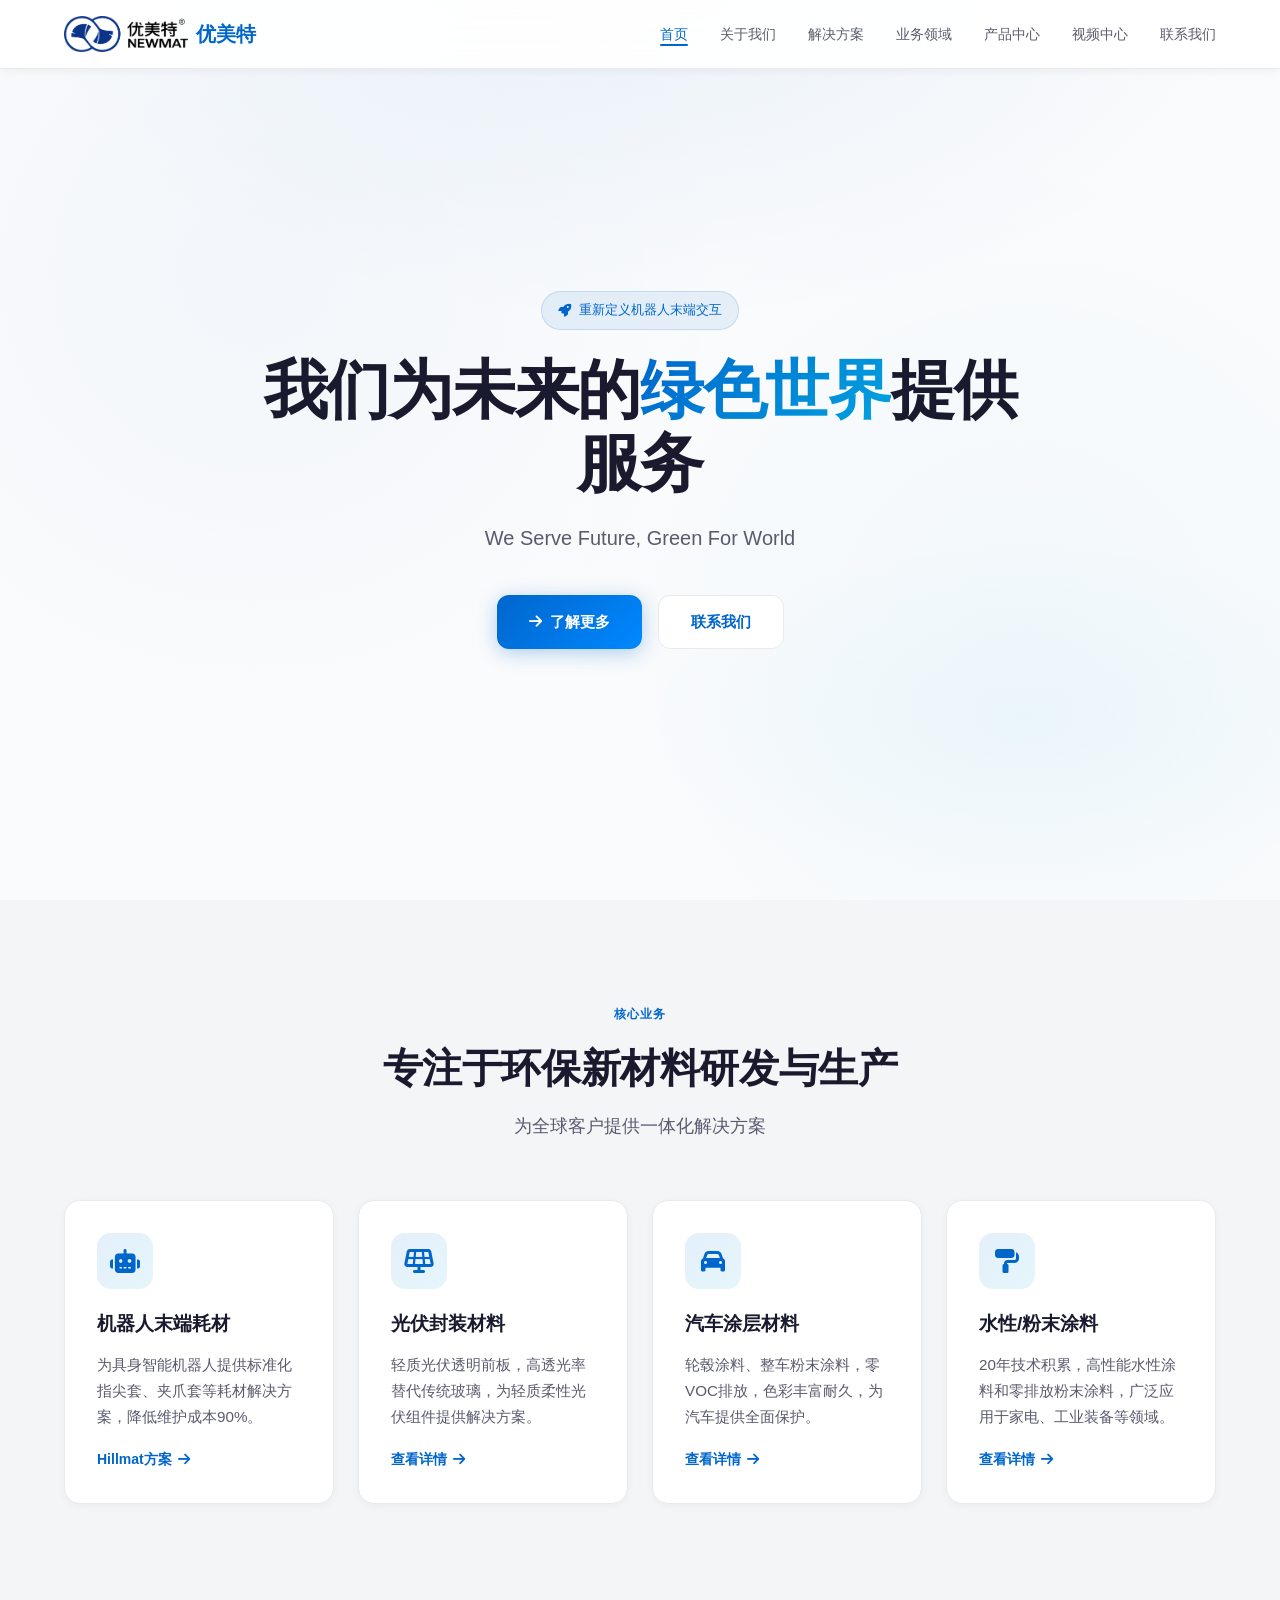
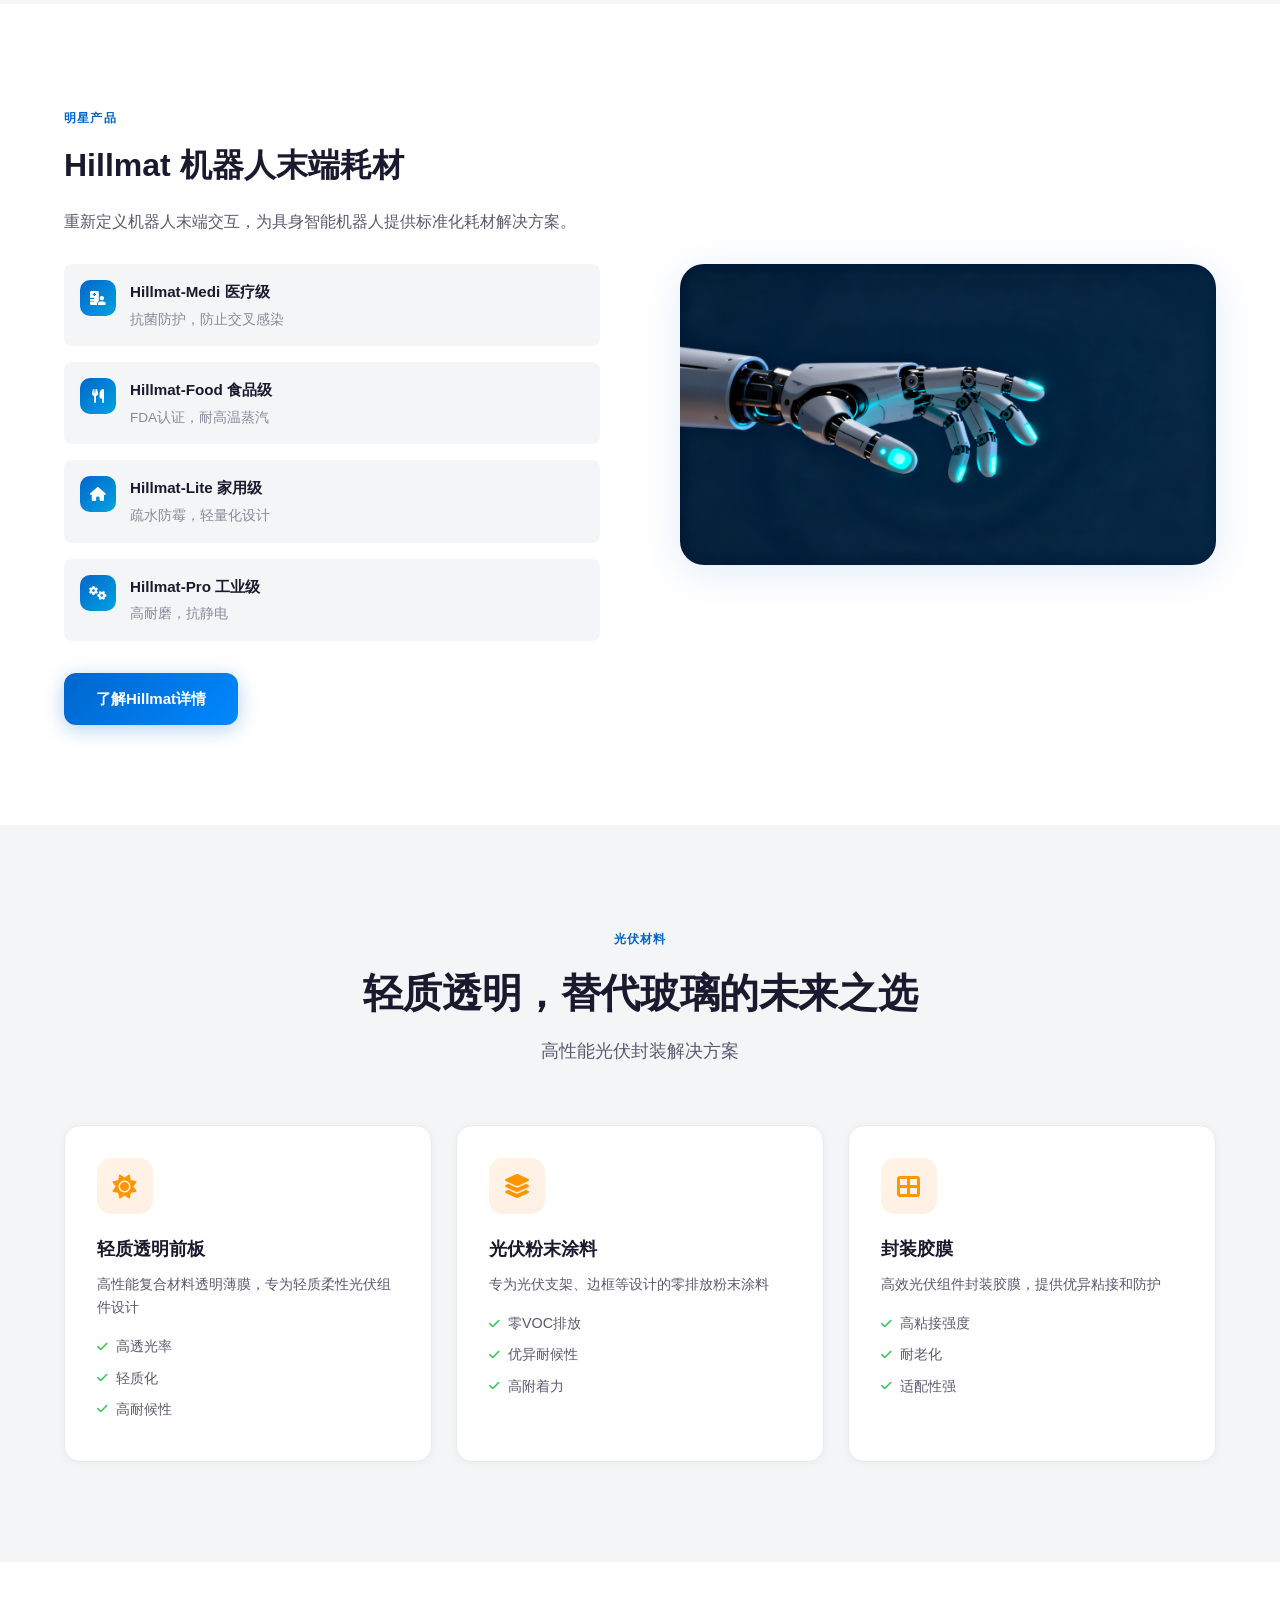
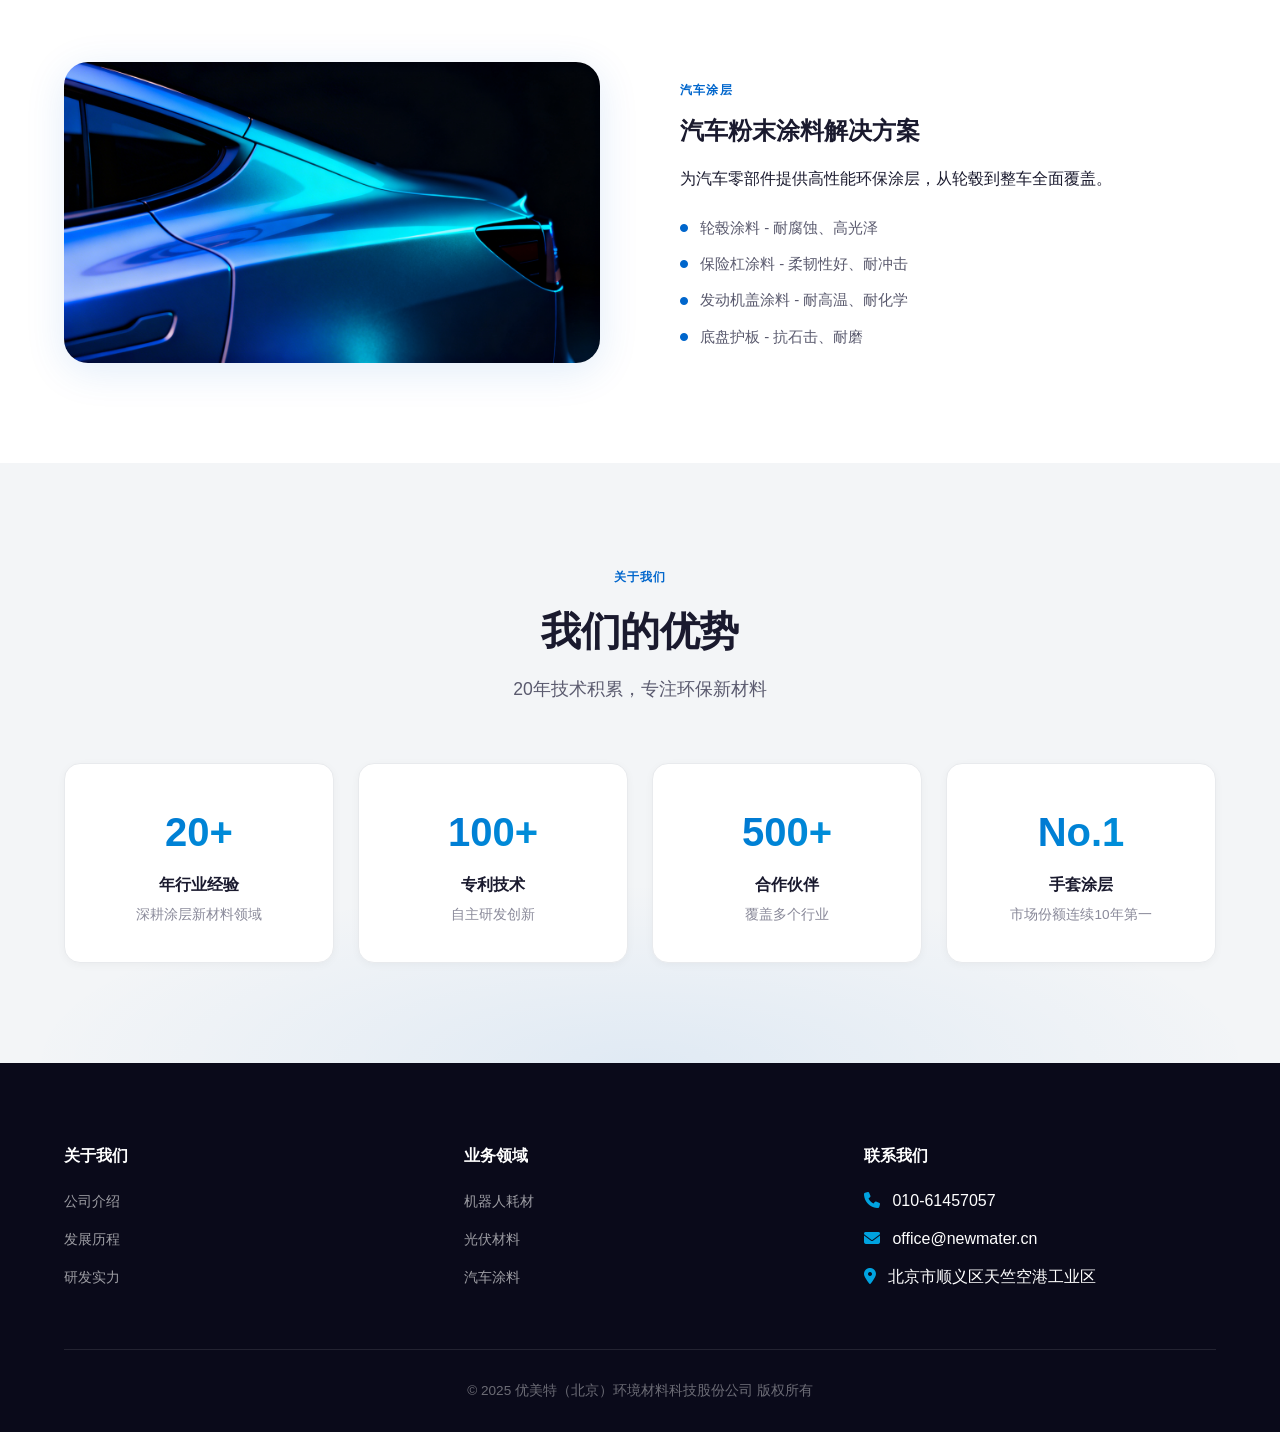
==== commit e28942bb: "Update: 高级浅色风格 + 配图" ====
--- a/index.html
+++ b/index.html
@@ -5,37 +5,44 @@
     <meta name="viewport" content="width=device-width, initial-scale=1.0">
     <title>优美特 NEWMAT | 让机器人拥有触觉</title>
     <link rel="stylesheet" href="styles.css">
-    <link rel="stylesheet" href="solutions.css">
     <link rel="stylesheet" href="https://cdnjs.cloudflare.com/ajax/libs/font-awesome/6.4.0/css/all.min.css">
 </head>
 <body>
     <!-- 导航 -->
     <nav class="navbar">
-        <a href="index.html" class="logo">NEWMAT <span>优美特</span></a>
-        <ul class="nav-links">
-            <li><a href="index.html" class="active">首页</a></li>
-            <li><a href="about.html">关于我们</a></li>
-            <li><a href="solutions.html">解决方案</a></li>
-            <li><a href="business.html">业务领域</a></li>
-            <li><a href="products.html">产品中心</a></li>
-            <li><a href="videos.html">视频中心</a></li>
-            <li><a href="contact.html">联系我们</a></li>
-        </ul>
-        <div class="menu-toggle">
-            <i class="fas fa-bars"></i>
+        <div class="nav-container">
+            <a href="index.html" class="logo">
+                <img src="images/logo-new.png" alt="NEWMAT">
+                <span>优美特</span>
+            </a>
+            <ul class="nav-links">
+                <li><a href="index.html" class="active">首页</a></li>
+                <li><a href="about.html">关于我们</a></li>
+                <li><a href="solutions.html">解决方案</a></li>
+                <li><a href="business.html">业务领域</a></li>
+                <li><a href="products.html">产品中心</a></li>
+                <li><a href="videos.html">视频中心</a></li>
+                <li><a href="contact.html">联系我们</a></li>
+            </ul>
+            <div class="menu-toggle"><i class="fas fa-bars"></i></div>
         </div>
     </nav>
 
     <!-- Hero -->
     <section class="hero">
-        <div class="hero-grid"></div>
         <div class="hero-content">
-            <span class="hero-tag">让机器人拥有触觉</span>
-            <h1>我们为未来的<span class="highlight">绿色世界</span>提供服务</h1>
+            <div class="hero-badge">
+                <i class="fas fa-rocket"></i>
+                重新定义机器人末端交互
+            </div>
+            <h1>我们为未来的<span>绿色世界</span>提供服务</h1>
             <p>We Serve Future, Green For World</p>
-            <div class="btn-group">
-                <a href="solutions.html" class="btn btn-primary">了解解决方案</a>
-                <a href="contact.html" class="btn btn-outline">联系我们</a>
+            <div class="hero-btns">
+                <a href="solutions.html" class="btn btn-primary">
+                    <i class="fas fa-arrow-right"></i>
+                    了解更多
+                </a>
+                <a href="contact.html" class="btn btn-secondary">联系我们</a>
             </div>
         </div>
     </section>
@@ -43,34 +50,36 @@
     <!-- 核心业务 -->
     <section class="services">
         <div class="container">
-            <span class="section-tag">核心业务</span>
-            <h2>专注于环保新材料研发与生产</h2>
-            <p class="subtitle">为全球客户提供一体化解决方案</p>
+            <div class="section-header">
+                <span class="section-tag">核心业务</span>
+                <h2>专注于环保新材料研发与生产</h2>
+                <p>为全球客户提供一体化解决方案</p>
+            </div>
             
             <div class="services-grid">
                 <div class="service-card">
                     <div class="service-icon"><i class="fas fa-robot"></i></div>
                     <h3>机器人末端耗材</h3>
                     <p>为具身智能机器人提供标准化指尖套、夹爪套等耗材解决方案，降低维护成本90%。</p>
-                    <a href="solutions.html" class="service-link">Hillmat方案 →</a>
+                    <a href="solutions.html" class="service-link">Hillmat方案 <i class="fas fa-arrow-right"></i></a>
                 </div>
                 <div class="service-card">
                     <div class="service-icon"><i class="fas fa-solar-panel"></i></div>
                     <h3>光伏封装材料</h3>
                     <p>轻质光伏透明前板，高透光率替代传统玻璃，为轻质柔性光伏组件提供解决方案。</p>
-                    <a href="business.html" class="service-link">查看详情 →</a>
+                    <a href="business.html" class="service-link">查看详情 <i class="fas fa-arrow-right"></i></a>
                 </div>
                 <div class="service-card">
                     <div class="service-icon"><i class="fas fa-car"></i></div>
                     <h3>汽车涂层材料</h3>
                     <p>轮毂涂料、整车粉末涂料，零VOC排放，色彩丰富耐久，为汽车提供全面保护。</p>
-                    <a href="business.html" class="service-link">查看详情 →</a>
+                    <a href="business.html" class="service-link">查看详情 <i class="fas fa-arrow-right"></i></a>
                 </div>
                 <div class="service-card">
                     <div class="service-icon"><i class="fas fa-paint-roller"></i></div>
                     <h3>水性/粉末涂料</h3>
                     <p>20年技术积累，高性能水性涂料和零排放粉末涂料，广泛应用于家电、工业装备等领域。</p>
-                    <a href="business.html" class="service-link">查看详情 →</a>
+                    <a href="business.html" class="service-link">查看详情 <i class="fas fa-arrow-right"></i></a>
                 </div>
             </div>
         </div>
@@ -126,9 +135,11 @@
     <!-- 光伏专区 -->
     <section class="pv-section">
         <div class="container">
-            <span class="section-tag">光伏材料</span>
-            <h2>轻质透明，替代玻璃的未来之选</h2>
-            <p class="subtitle">高性能光伏封装解决方案</p>
+            <div class="section-header">
+                <span class="section-tag">光伏材料</span>
+                <h2>轻质透明，替代玻璃的未来之选</h2>
+                <p>高性能光伏封装解决方案</p>
+            </div>
             
             <div class="pv-grid">
                 <div class="pv-card">
@@ -190,9 +201,11 @@
     <!-- 优势专区 -->
     <section class="advantage-section">
         <div class="container">
-            <span class="section-tag">关于我们</span>
-            <h2>我们的优势</h2>
-            <p class="subtitle">20年技术积累，专注环保新材料</p>
+            <div class="section-header">
+                <span class="section-tag">关于我们</span>
+                <h2>我们的优势</h2>
+                <p>20年技术积累，专注环保新材料</p>
+            </div>
             
             <div class="advantage-grid">
                 <div class="advantage-card">
--- a/styles.css
+++ b/styles.css
@@ -1,15 +1,22 @@
-/* 全局样式 - 深色科技风 */
+/* 全局样式 - 高级浅色科技风 */
 :root {
-    --bg: #050a14;
-    --bg2: #0a1628;
-    --accent: #00d4ff;
-    --accent2: #1C4E9A;
-    --text: #e8f0fe;
-    --muted: #7a9bbf;
-    --card: #0d1f35;
-    --border: rgba(0,212,255,0.15);
-    --primary-color: #00d4ff;
-    --secondary-color: #1C4E9A;
+    --primary: #0066CC;
+    --primary-light: #0088FF;
+    --primary-dark: #004999;
+    --accent: #00A3E0;
+    --bg-main: #FAFBFC;
+    --bg-card: #FFFFFF;
+    --bg-gray: #F3F5F7;
+    --text-main: #1A1A2E;
+    --text-secondary: #5A5A6E;
+    --text-muted: #8A8A9A;
+    --border: #E8EAED;
+    --shadow-sm: 0 2px 8px rgba(0,0,0,0.04);
+    --shadow-md: 0 4px 20px rgba(0,0,0,0.06);
+    --shadow-lg: 0 8px 40px rgba(0,102,204,0.12);
+    --radius: 16px;
+    --radius-sm: 8px;
+    --transition: all 0.3s cubic-bezier(0.4, 0, 0.2, 1);
 }
 
 * {
@@ -19,9 +26,9 @@
 }
 
 body {
-    background: var(--bg);
-    color: var(--text);
-    font-family: 'PingFang SC','Helvetica Neue',Arial,sans-serif;
+    font-family: -apple-system, BlinkMacSystemFont, 'PingFang SC', 'Microsoft YaHei', sans-serif;
+    background: var(--bg-main);
+    color: var(--text-main);
     line-height: 1.6;
     overflow-x: hidden;
 }
@@ -29,7 +36,7 @@
 .container {
     max-width: 1200px;
     margin: 0 auto;
-    padding: 0 5%;
+    padding: 0 24px;
 }
 
 a {
@@ -39,6 +46,11 @@
 
 ul {
     list-style: none;
+}
+
+img {
+    max-width: 100%;
+    display: block;
 }
 
 /* 导航 */
@@ -47,43 +59,73 @@
     top: 0;
     left: 0;
     right: 0;
-    z-index: 100;
-    backdrop-filter: blur(12px);
-    background: rgba(12,49,132,0.95);
+    z-index: 1000;
+    background: rgba(255,255,255,0.92);
+    backdrop-filter: blur(20px);
     border-bottom: 1px solid var(--border);
-    padding: 0 4%;
-    height: 60px;
+    transition: var(--transition);
+}
+
+.nav-container {
+    max-width: 1200px;
+    margin: 0 auto;
+    padding: 16px 24px;
     display: flex;
     align-items: center;
     justify-content: space-between;
 }
 
 .logo {
-    font-size: 1.2rem;
+    display: flex;
+    align-items: center;
+    gap: 8px;
+    font-size: 20px;
     font-weight: 700;
-    letter-spacing: 0.05em;
-    color: #fff;
+    color: var(--text-main);
+}
+
+.logo img {
+    height: 36px;
 }
 
 .logo span {
-    color: var(--accent);
+    color: var(--primary);
 }
 
 .nav-links {
     display: flex;
-    gap: 1.5rem;
-    list-style: none;
+    align-items: center;
+    gap: 32px;
 }
 
 .nav-links a {
-    color: var(--muted);
-    font-size: 0.85rem;
-    transition: color 0.2s;
+    font-size: 14px;
+    font-weight: 500;
+    color: var(--text-secondary);
+    transition: var(--transition);
+    position: relative;
+}
+
+.nav-links a::after {
+    content: '';
+    position: absolute;
+    bottom: -4px;
+    left: 0;
+    width: 0;
+    height: 2px;
+    background: var(--primary);
+    border-radius: 2px;
+    transition: var(--transition);
 }
 
 .nav-links a:hover,
 .nav-links a.active {
-    color: var(--accent);
+    color: var(--primary);
+}
+
+.nav-links a:hover::after,
+.nav-links a.active::after {
+    width: 100%;
 }
 
 .menu-toggle {
@@ -92,324 +134,408 @@
     cursor: pointer;
 }
 
-/* Hero 首屏 */
+/* Hero */
 .hero {
     min-height: 100vh;
     display: flex;
     align-items: center;
     justify-content: center;
     text-align: center;
-    padding: 80px 5% 60px;
+    padding: 120px 24px 80px;
     position: relative;
     overflow: hidden;
-}
-
-.hero-bg {
+    background: 
+        radial-gradient(ellipse 80% 60% at 50% 0%, rgba(0,102,204,0.06) 0%, transparent 60%),
+        radial-gradient(ellipse 60% 40% at 80% 80%, rgba(0,163,224,0.04) 0%, transparent 50%),
+        var(--bg-main);
+}
+
+.hero::before {
+    content: '';
     position: absolute;
-    inset: 0;
-    background: transparent;
-}
-
-.hero-grid {
-    position: absolute;
-    inset: 0;
+    top: 0;
+    left: 0;
+    right: 0;
+    bottom: 0;
     background-image: 
-        linear-gradient(rgba(0,212,255,0.04) 1px, transparent 1px),
-        linear-gradient(90deg, rgba(0,212,255,0.04) 1px, transparent 1px);
-    background-size: 60px 60px;
+        radial-gradient(circle at 20% 30%, rgba(0,102,204,0.03) 0%, transparent 40%),
+        radial-gradient(circle at 80% 70%, rgba(0,163,224,0.03) 0%, transparent 40%);
+    pointer-events: none;
 }
 
 .hero-content {
     position: relative;
     max-width: 800px;
-}
-
-.hero-tag {
-    display: inline-block;
-    background: rgba(255,255,255,0.15);
-    border: 1px solid rgba(255,255,255,0.3);
-    color: #ffffff;
-    padding: 0.3rem 1rem;
-    border-radius: 20px;
-    font-size: 0.8rem;
-    letter-spacing: 0.1em;
-    margin-bottom: 1.5rem;
+    animation: fadeInUp 0.8s ease-out;
+}
+
+@keyframes fadeInUp {
+    from {
+        opacity: 0;
+        transform: translateY(30px);
+    }
+    to {
+        opacity: 1;
+        transform: translateY(0);
+    }
+}
+
+.hero-badge {
+    display: inline-flex;
+    align-items: center;
+    gap: 8px;
+    padding: 8px 16px;
+    background: rgba(0,102,204,0.08);
+    border: 1px solid rgba(0,102,204,0.15);
+    border-radius: 50px;
+    font-size: 13px;
+    font-weight: 500;
+    color: var(--primary);
+    margin-bottom: 24px;
 }
 
 .hero h1 {
-    font-size: clamp(2.2rem,5vw,4rem);
+    font-size: clamp(2.5rem, 6vw, 4rem);
     font-weight: 800;
-    line-height: 1.2;
-    margin-bottom: 1.2rem;
-}
-
-.hero h1 .highlight {
-    color: #ffffff;
-    text-decoration: underline;
-    text-decoration-color: rgba(255,255,255,0.4);
-    text-underline-offset: 6px;
+    line-height: 1.15;
+    margin-bottom: 20px;
+    color: var(--text-main);
+    letter-spacing: -0.02em;
+}
+
+.hero h1 span {
+    background: linear-gradient(135deg, var(--primary) 0%, var(--accent) 100%);
+    -webkit-background-clip: text;
+    -webkit-text-fill-color: transparent;
+    background-clip: text;
 }
 
 .hero p {
-    font-size: 1.1rem;
-    color: var(--muted);
-    max-width: 600px;
-    margin: 0 auto 2.5rem;
-    line-height: 1.8;
-}
-
-.btn-group {
-    display: flex;
-    gap: 1rem;
+    font-size: 1.25rem;
+    color: var(--text-secondary);
+    margin-bottom: 40px;
+    line-height: 1.7;
+}
+
+.hero-btns {
+    display: flex;
+    gap: 16px;
     justify-content: center;
     flex-wrap: wrap;
 }
 
 .btn {
-    padding: 0.8rem 2rem;
-    border-radius: 6px;
-    font-size: 0.95rem;
+    display: inline-flex;
+    align-items: center;
+    gap: 8px;
+    padding: 14px 32px;
+    border-radius: 12px;
+    font-size: 15px;
     font-weight: 600;
-    text-decoration: none;
-    transition: all 0.2s;
+    transition: var(--transition);
     cursor: pointer;
-    border: none;
 }
 
 .btn-primary {
-    background: linear-gradient(135deg,#0C3184,#1a50cc);
-    color: #fff;
-    box-shadow: 0 0 20px rgba(12,49,132,0.5);
+    background: linear-gradient(135deg, var(--primary) 0%, var(--primary-light) 100%);
+    color: white;
+    box-shadow: 0 4px 20px rgba(0,102,204,0.3);
 }
 
 .btn-primary:hover {
-    background: linear-gradient(135deg,#1a50cc,#2a6cd4);
-}
-
-.btn-outline {
-    background: transparent;
-    color: #ffffff;
-    border: 1px solid rgba(255,255,255,0.6);
-}
-
-.btn-outline:hover {
-    background: rgba(255,255,255,0.1);
+    transform: translateY(-2px);
+    box-shadow: 0 8px 30px rgba(0,102,204,0.4);
+}
+
+.btn-secondary {
+    background: white;
+    color: var(--primary);
+    border: 1px solid var(--border);
+}
+
+.btn-secondary:hover {
+    border-color: var(--primary);
+    background: rgba(0,102,204,0.02);
 }
 
 /* 通用区块 */
 section {
-    padding: 80px 5%;
+    padding: 100px 0;
+}
+
+.section-header {
+    text-align: center;
+    max-width: 600px;
+    margin: 0 auto 60px;
 }
 
 .section-tag {
-    color: rgba(255,255,255,0.6);
-    font-size: 0.8rem;
-    letter-spacing: 0.15em;
+    display: inline-block;
+    font-size: 12px;
+    font-weight: 600;
     text-transform: uppercase;
-    margin-bottom: 0.8rem;
-}
-
-h2 {
-    font-size: clamp(1.6rem,3vw,2.4rem);
+    letter-spacing: 0.1em;
+    color: var(--primary);
+    margin-bottom: 12px;
+}
+
+.section-header h2 {
+    font-size: clamp(1.8rem, 4vw, 2.5rem);
     font-weight: 700;
-    margin-bottom: 1rem;
-}
-
-.subtitle {
-    color: var(--muted);
-    font-size: 1rem;
-    line-height: 1.7;
-    max-width: 600px;
+    color: var(--text-main);
+    margin-bottom: 12px;
+    letter-spacing: -0.01em;
+}
+
+.section-header p {
+    font-size: 1.1rem;
+    color: var(--text-secondary);
 }
 
 /* 核心业务 */
 .services {
-    background: rgba(0,0,0,0.15);
+    background: var(--bg-gray);
 }
 
 .services-grid {
     display: grid;
-    grid-template-columns: repeat(auto-fit, minmax(260px,1fr));
-    gap: 1.5rem;
-    margin-top: 3rem;
+    grid-template-columns: repeat(auto-fit, minmax(270px, 1fr));
+    gap: 24px;
 }
 
 .service-card {
-    background: var(--card);
+    background: var(--bg-card);
+    border-radius: var(--radius);
+    padding: 32px;
+    box-shadow: var(--shadow-sm);
     border: 1px solid var(--border);
-    border-radius: 12px;
-    padding: 2rem;
-    transition: transform 0.2s, box-shadow 0.2s;
+    transition: var(--transition);
 }
 
 .service-card:hover {
     transform: translateY(-4px);
-    box-shadow: 0 8px 30px rgba(0,212,255,0.1);
+    box-shadow: var(--shadow-lg);
+    border-color: rgba(0,102,204,0.2);
 }
 
 .service-icon {
-    width: 48px;
-    height: 48px;
-    margin-bottom: 1.2rem;
+    width: 56px;
+    height: 56px;
+    background: linear-gradient(135deg, rgba(0,102,204,0.1) 0%, rgba(0,163,224,0.1) 100%);
+    border-radius: 14px;
+    display: flex;
+    align-items: center;
+    justify-content: center;
+    margin-bottom: 20px;
 }
 
 .service-icon i {
-    font-size: 2rem;
-    color: var(--accent);
+    font-size: 24px;
+    color: var(--primary);
 }
 
 .service-card h3 {
-    font-size: 1.1rem;
-    margin-bottom: 0.6rem;
+    font-size: 1.2rem;
+    font-weight: 600;
+    margin-bottom: 12px;
+    color: var(--text-main);
 }
 
 .service-card p {
-    color: var(--muted);
-    font-size: 0.9rem;
+    font-size: 0.95rem;
+    color: var(--text-secondary);
     line-height: 1.7;
+    margin-bottom: 16px;
 }
 
 .service-link {
-    color: var(--accent);
-    font-size: 0.85rem;
-    margin-top: 1rem;
-    display: inline-block;
-}
-
-/* 机器人专区 */
+    font-size: 14px;
+    font-weight: 600;
+    color: var(--primary);
+    display: inline-flex;
+    align-items: center;
+    gap: 6px;
+    transition: var(--transition);
+}
+
+.service-link:hover {
+    gap: 10px;
+    color: var(--primary-dark);
+}
+
+/* 亮点专区 */
 .highlight-section {
-    background: var(--bg2);
+    background: var(--bg-card);
 }
 
 .highlight-grid {
     display: grid;
     grid-template-columns: 1fr 1fr;
-    gap: 4rem;
-    align-items: center;
-    margin-top: 3rem;
+    gap: 80px;
+    align-items: center;
+}
+
+.highlight-content .section-tag {
+    text-align: left;
 }
 
 .highlight-content h2 {
     font-size: 2rem;
-    margin-bottom: 1rem;
+    margin-bottom: 16px;
+    text-align: left;
 }
 
 .highlight-content > p {
-    color: var(--muted);
-    margin-bottom: 2rem;
+    font-size: 1rem;
+    color: var(--text-secondary);
+    margin-bottom: 28px;
     line-height: 1.8;
+    text-align: left;
 }
 
 .highlight-features {
     display: grid;
-    gap: 1rem;
-    margin-bottom: 2rem;
+    gap: 16px;
+    margin-bottom: 32px;
 }
 
 .hf-item {
     display: flex;
-    align-items: center;
-    gap: 1rem;
-    padding: 0.8rem 1rem;
-    background: var(--card);
-    border-radius: 8px;
-    border: 1px solid var(--border);
+    align-items: flex-start;
+    gap: 14px;
+    padding: 16px;
+    background: var(--bg-gray);
+    border-radius: var(--radius-sm);
+    transition: var(--transition);
+}
+
+.hf-item:hover {
+    background: rgba(0,102,204,0.05);
 }
 
 .hf-item i {
-    color: var(--accent);
-    font-size: 1.2rem;
+    width: 36px;
+    height: 36px;
+    background: linear-gradient(135deg, var(--primary) 0%, var(--accent) 100%);
+    border-radius: 10px;
+    display: flex;
+    align-items: center;
+    justify-content: center;
+    color: white;
+    font-size: 14px;
+    flex-shrink: 0;
 }
 
 .hf-item h4 {
     font-size: 0.95rem;
-    margin-bottom: 0.2rem;
+    font-weight: 600;
+    margin-bottom: 4px;
 }
 
 .hf-item p {
-    font-size: 0.8rem;
-    color: var(--muted);
+    font-size: 0.85rem;
+    color: var(--text-muted);
+}
+
+.highlight-image {
+    position: relative;
 }
 
 .highlight-image img {
+    border-radius: 24px;
+    box-shadow: var(--shadow-lg);
+}
+
+.highlight-image::before {
+    content: '';
+    position: absolute;
+    top: -20px;
+    right: -20px;
     width: 100%;
-    border-radius: 16px;
-    box-shadow: 0 20px 60px rgba(0,0,0,0.3);
-}
-
-/* 光伏专区 */
+    height: 100%;
+    background: linear-gradient(135deg, rgba(0,102,204,0.1) 0%, rgba(0,163,224,0.05) 100%);
+    border-radius: 24px;
+    z-index: -1;
+}
+
+/* 光伏 */
 .pv-section {
-    background: rgba(0,0,0,0.15);
+    background: var(--bg-gray);
 }
 
 .pv-grid {
     display: grid;
-    grid-template-columns: repeat(auto-fit, minmax(280px,1fr));
-    gap: 1.5rem;
-    margin-top: 3rem;
+    grid-template-columns: repeat(auto-fit, minmax(300px, 1fr));
+    gap: 24px;
 }
 
 .pv-card {
-    background: var(--card);
+    background: var(--bg-card);
+    border-radius: var(--radius);
+    padding: 32px;
+    box-shadow: var(--shadow-sm);
     border: 1px solid var(--border);
-    border-radius: 12px;
-    padding: 2rem;
-    transition: transform 0.2s;
+    transition: var(--transition);
 }
 
 .pv-card:hover {
     transform: translateY(-4px);
-    box-shadow: 0 8px 30px rgba(0,212,255,0.1);
+    box-shadow: var(--shadow-lg);
 }
 
 .pv-icon {
-    width: 48px;
-    height: 48px;
-    margin-bottom: 1.2rem;
+    width: 56px;
+    height: 56px;
+    background: linear-gradient(135deg, rgba(255,150,0,0.1) 0%, rgba(255,100,0,0.1) 100%);
+    border-radius: 14px;
+    display: flex;
+    align-items: center;
+    justify-content: center;
+    margin-bottom: 20px;
 }
 
 .pv-icon i {
-    font-size: 2rem;
-    color: #ff9500;
+    font-size: 24px;
+    color: #FF9500;
 }
 
 .pv-card h3 {
-    font-size: 1.1rem;
-    margin-bottom: 0.6rem;
-}
-
-.pv-card p {
-    color: var(--muted);
+    font-size: 1.15rem;
+    font-weight: 600;
+    margin-bottom: 10px;
+}
+
+.pv-card > p {
     font-size: 0.9rem;
-    margin-bottom: 1rem;
+    color: var(--text-secondary);
+    margin-bottom: 16px;
     line-height: 1.6;
 }
 
 .pv-card ul li {
-    color: var(--muted);
-    font-size: 0.85rem;
-    margin-bottom: 0.5rem;
-    display: flex;
-    align-items: center;
-    gap: 0.5rem;
+    font-size: 0.9rem;
+    color: var(--text-secondary);
+    margin-bottom: 8px;
+    display: flex;
+    align-items: center;
+    gap: 8px;
 }
 
 .pv-card ul li i {
-    color: var(--accent);
-    font-size: 0.7rem;
-}
-
-/* 汽车专区 */
+    color: #34C759;
+    font-size: 12px;
+}
+
+/* 汽车 */
 .auto-section {
-    background: var(--bg2);
+    background: var(--bg-card);
 }
 
 .auto-grid {
     display: grid;
     grid-template-columns: 1fr 1fr;
-    gap: 4rem;
-    align-items: center;
-    margin-top: 3rem;
+    gap: 80px;
+    align-items: center;
 }
 
 .auto-grid.reverse {
@@ -420,111 +546,125 @@
     direction: ltr;
 }
 
+.auto-image {
+    position: relative;
+}
+
 .auto-image img {
-    width: 100%;
-    border-radius: 16px;
-    box-shadow: 0 20px 60px rgba(0,0,0,0.3);
+    border-radius: 24px;
+    box-shadow: var(--shadow-lg);
+}
+
+.auto-content .section-tag {
+    text-align: left;
 }
 
 .auto-content h2 {
-    font-size: 2rem;
-    margin-bottom: 1rem;
+    text-align: left;
+    margin-bottom: 16px;
 }
 
 .auto-content > p {
-    color: var(--muted);
-    margin-bottom: 2rem;
-    line-height: 1.8;
+    text-align: left;
+    margin-bottom: 24px;
 }
 
 .auto-features {
     display: grid;
-    gap: 0.8rem;
+    gap: 12px;
 }
 
 .af-item {
     display: flex;
     align-items: center;
-    gap: 0.8rem;
+    gap: 12px;
     font-size: 0.95rem;
+    color: var(--text-secondary);
 }
 
 .af-item i {
-    color: var(--accent);
-    font-size: 0.6rem;
-}
-
-/* 优势专区 */
+    color: var(--primary);
+    font-size: 8px;
+}
+
+/* 优势 */
 .advantage-section {
-    background: rgba(0,0,0,0.15);
+    background: 
+        radial-gradient(ellipse 80% 50% at 50% 100%, rgba(0,102,204,0.08) 0%, transparent 60%),
+        var(--bg-gray);
 }
 
 .advantage-grid {
     display: grid;
-    grid-template-columns: repeat(auto-fit, minmax(200px,1fr));
-    gap: 1.5rem;
-    margin-top: 3rem;
+    grid-template-columns: repeat(auto-fit, minmax(200px, 1fr));
+    gap: 24px;
 }
 
 .advantage-card {
-    background: var(--card);
+    background: var(--bg-card);
+    border-radius: var(--radius);
+    padding: 36px 24px;
+    text-align: center;
+    box-shadow: var(--shadow-sm);
     border: 1px solid var(--border);
-    border-radius: 12px;
-    padding: 2rem;
-    text-align: center;
-    transition: transform 0.2s;
+    transition: var(--transition);
 }
 
 .advantage-card:hover {
     transform: translateY(-4px);
+    box-shadow: var(--shadow-md);
 }
 
 .advantage-number {
     font-size: 2.5rem;
-    font-weight: 700;
-    color: var(--accent);
-    margin-bottom: 0.5rem;
+    font-weight: 800;
+    background: linear-gradient(135deg, var(--primary) 0%, var(--accent) 100%);
+    -webkit-background-clip: text;
+    -webkit-text-fill-color: transparent;
+    background-clip: text;
+    margin-bottom: 8px;
 }
 
 .advantage-card h4 {
     font-size: 1rem;
-    margin-bottom: 0.5rem;
+    font-weight: 600;
+    margin-bottom: 6px;
 }
 
 .advantage-card p {
     font-size: 0.85rem;
-    color: var(--muted);
+    color: var(--text-muted);
 }
 
 /* 页脚 */
 .footer {
-    background: var(--bg2);
-    color: var(--text);
-    padding: 60px 5% 20px;
-    border-top: 1px solid var(--border);
+    background: #0A0A1A;
+    color: white;
+    padding: 80px 0 30px;
 }
 
 .footer-grid {
     display: grid;
-    grid-template-columns: repeat(auto-fit, minmax(180px,1fr));
-    gap: 3rem;
-    margin-bottom: 40px;
+    grid-template-columns: repeat(auto-fit, minmax(180px, 1fr));
+    gap: 48px;
+    margin-bottom: 48px;
 }
 
 .footer-col h4 {
     font-size: 1rem;
-    margin-bottom: 1.2rem;
-    color: var(--text);
+    font-weight: 600;
+    margin-bottom: 20px;
+    color: white;
 }
 
 .footer-col ul li {
-    margin-bottom: 0.8rem;
+    margin-bottom: 12px;
 }
 
 .footer-col ul li a {
-    color: var(--muted);
-    font-size: 0.85rem;
-    transition: color 0.2s;
+    color: rgba(255,255,255,0.6);
+    font-size: 0.9rem;
+    transition: var(--transition);
 }
 
 .footer-col ul li a:hover {
@@ -532,41 +672,19 @@
 }
 
 .footer-col ul li i {
-    margin-right: 0.5rem;
+    margin-right: 8px;
     color: var(--accent);
 }
 
 .footer-bottom {
     text-align: center;
-    padding-top: 20px;
-    border-top: 1px solid var(--border);
+    padding-top: 30px;
+    border-top: 1px solid rgba(255,255,255,0.1);
 }
 
 .footer-bottom p {
-    font-size: 0.8rem;
-    color: var(--muted);
-}
-
-/* 页面头部 */
-.page-header {
-    background: var(--bg2);
-    padding: 150px 5% 80px;
-    text-align: center;
-}
-
-.page-header h1 {
-    font-size: clamp(2rem,4vw,3rem);
-    font-weight: 700;
-    margin-bottom: 1rem;
-}
-
-.page-header p {
-    font-size: 1rem;
-    color: var(--muted);
-}
-
-.page-content {
-    padding: 60px 0;
+    color: rgba(255,255,255,0.4);
+    font-size: 0.85rem;
 }
 
 /* 响应式 */
@@ -579,22 +697,30 @@
         display: none;
     }
     
+    .hero {
+        padding: 100px 20px 60px;
+    }
+    
+    .hero h1 {
+        font-size: 2rem;
+    }
+    
+    .hero-btns {
+        flex-direction: column;
+        align-items: center;
+    }
+    
     .highlight-grid,
     .auto-grid {
         grid-template-columns: 1fr;
-        gap: 2rem;
+        gap: 40px;
     }
     
     .auto-grid.reverse {
         direction: ltr;
     }
     
-    .hero h1 {
-        font-size: 2rem;
-    }
-    
-    .btn-group {
-        flex-direction: column;
-        align-items: center;
-    }
-}
+    .highlight-image {
+        order: -1;
+    }
+}
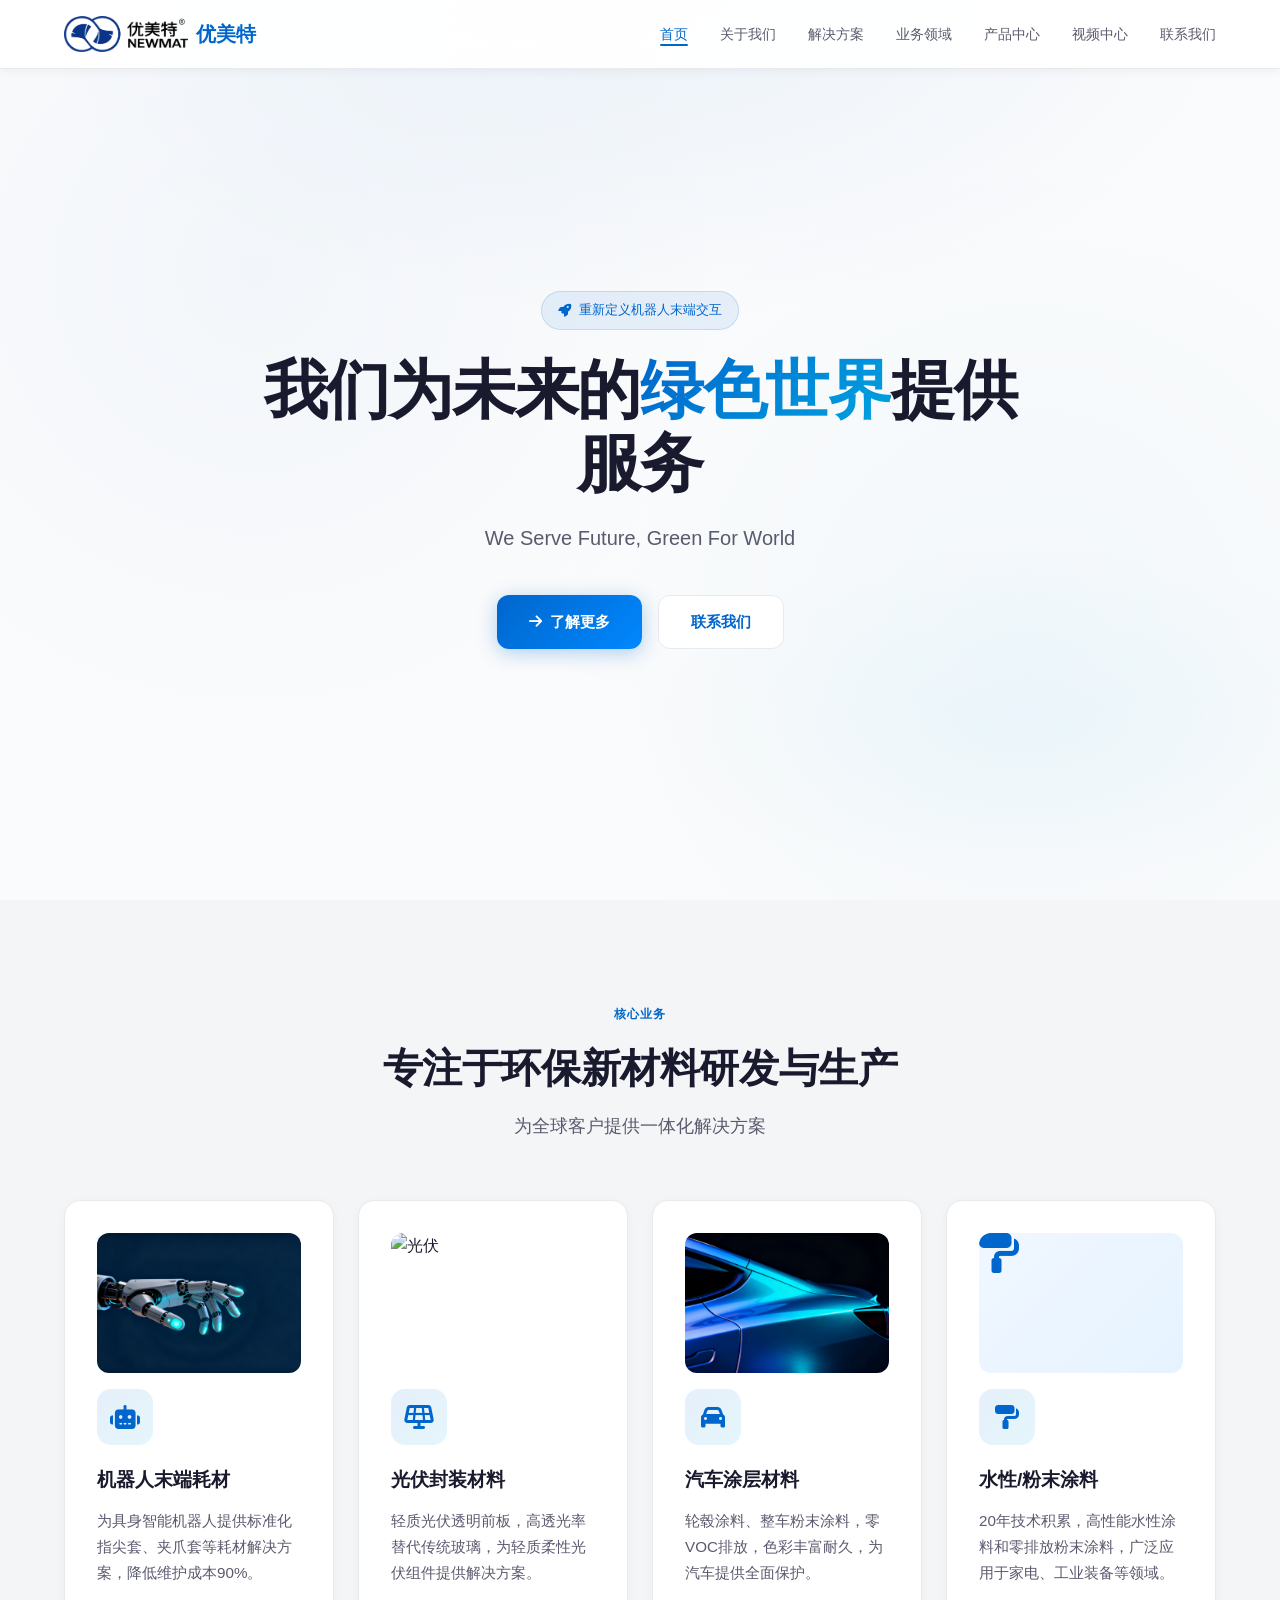
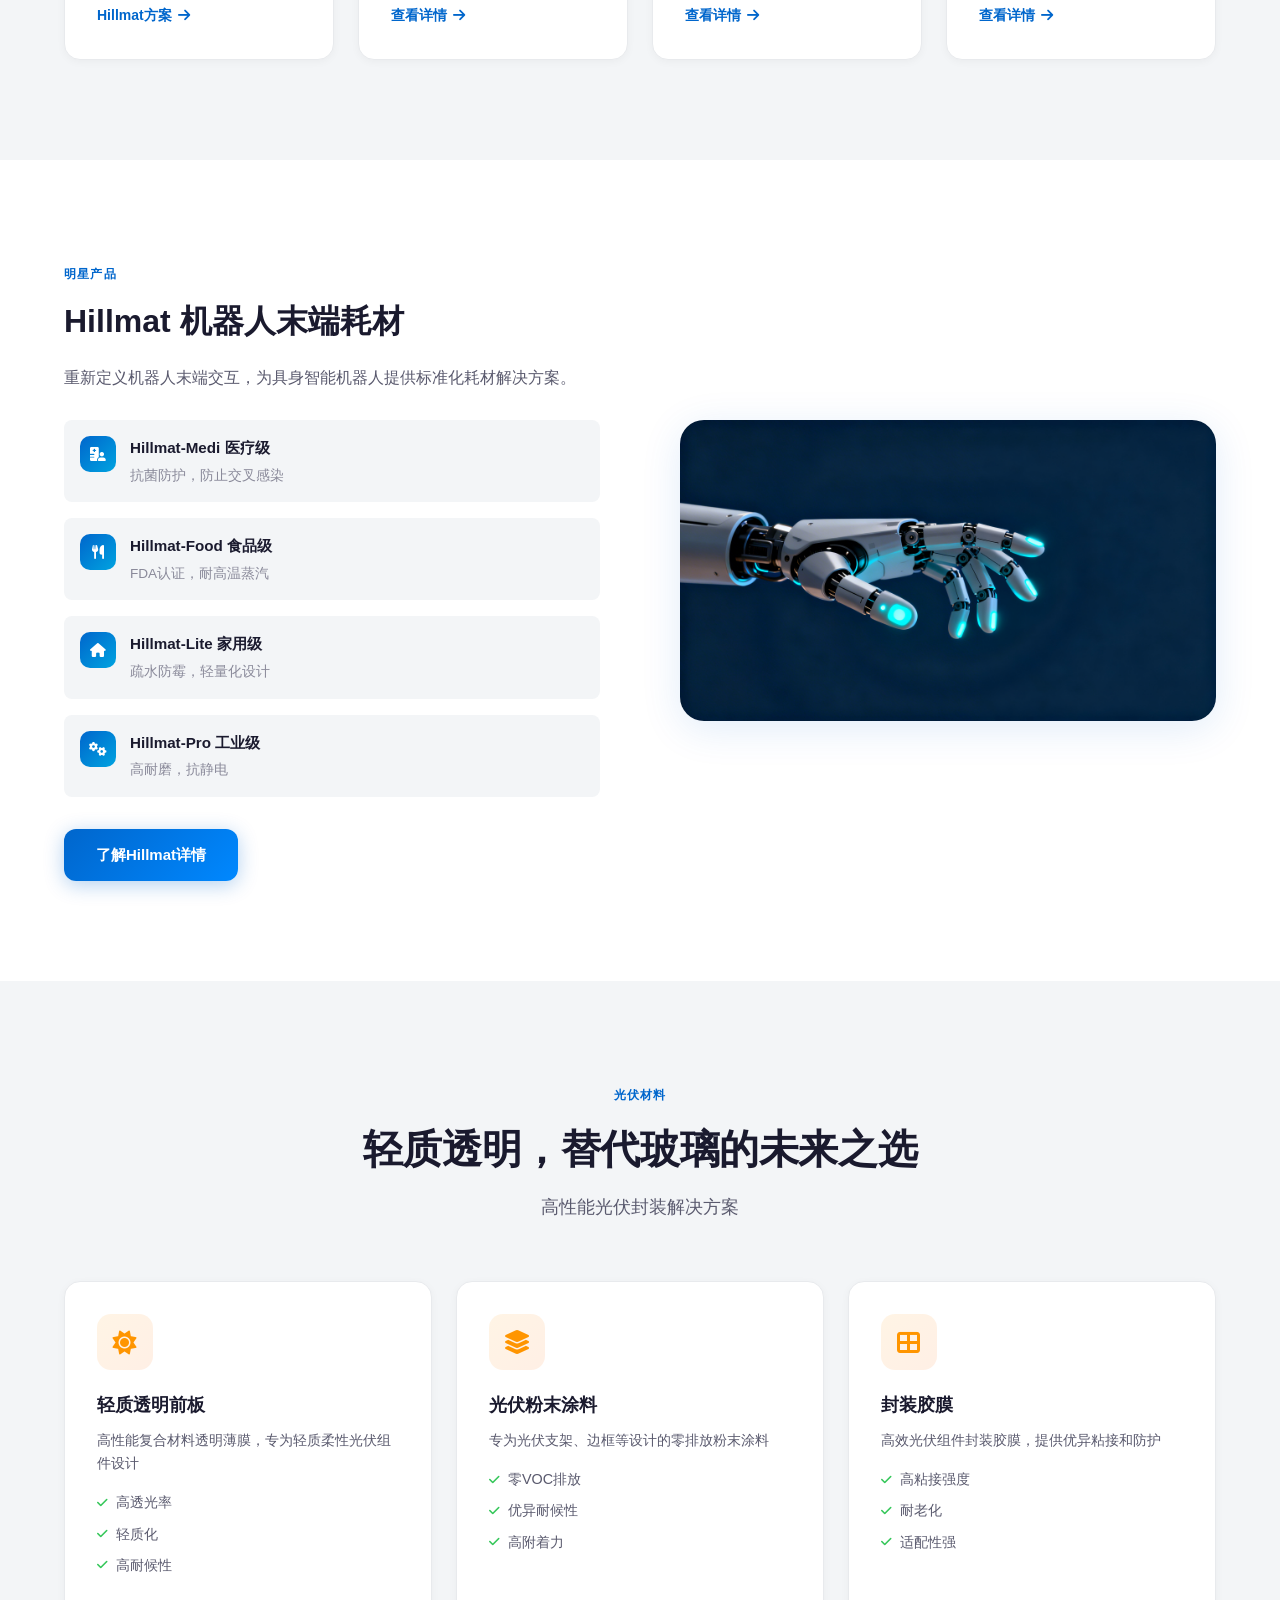
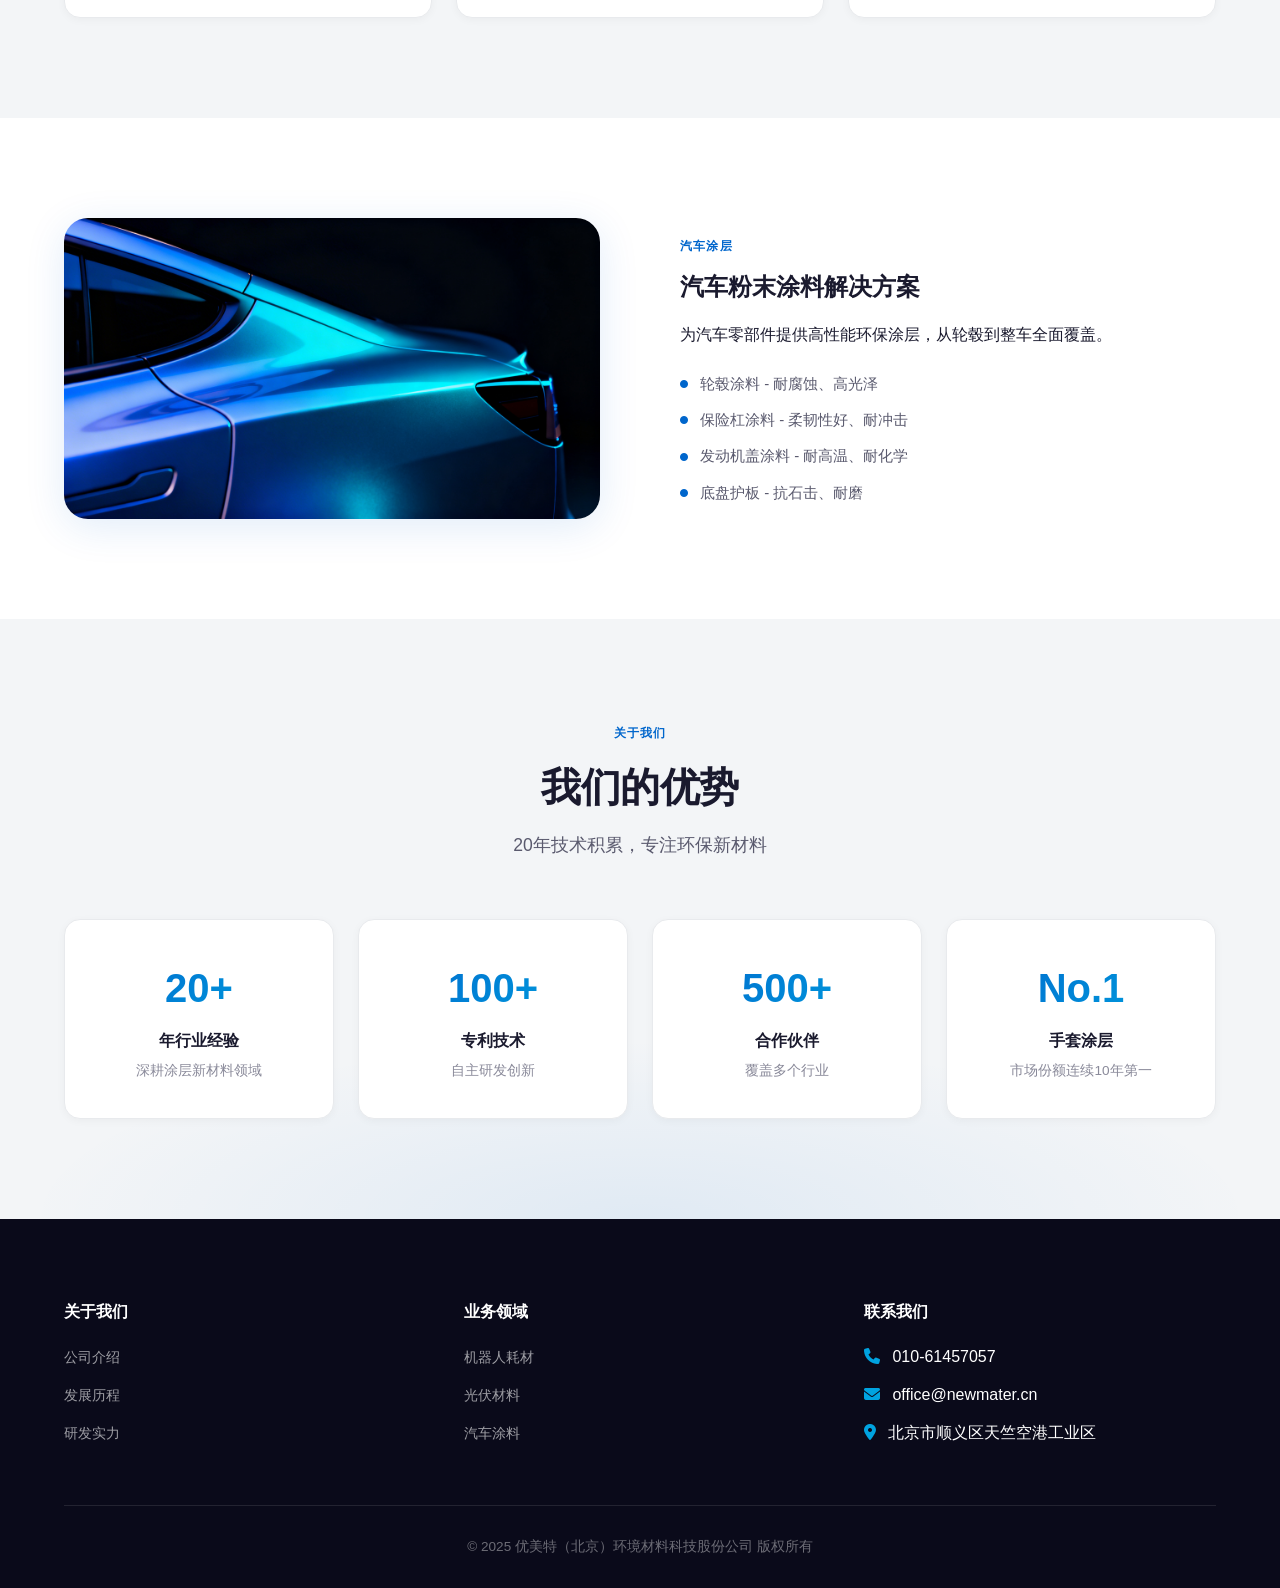
==== commit 88264b13: "Update: 四大业务并列 + 光伏配图" ====
--- a/index.html
+++ b/index.html
@@ -58,24 +58,28 @@
             
             <div class="services-grid">
                 <div class="service-card">
+                    <div class="service-img"><img src="images/robot.png" alt="机器人"></div>
                     <div class="service-icon"><i class="fas fa-robot"></i></div>
                     <h3>机器人末端耗材</h3>
                     <p>为具身智能机器人提供标准化指尖套、夹爪套等耗材解决方案，降低维护成本90%。</p>
                     <a href="solutions.html" class="service-link">Hillmat方案 <i class="fas fa-arrow-right"></i></a>
                 </div>
                 <div class="service-card">
+                    <div class="service-img"><img src="images/pv-new.png" alt="光伏"></div>
                     <div class="service-icon"><i class="fas fa-solar-panel"></i></div>
                     <h3>光伏封装材料</h3>
                     <p>轻质光伏透明前板，高透光率替代传统玻璃，为轻质柔性光伏组件提供解决方案。</p>
                     <a href="business.html" class="service-link">查看详情 <i class="fas fa-arrow-right"></i></a>
                 </div>
                 <div class="service-card">
+                    <div class="service-img"><img src="images/auto.png" alt="汽车"></div>
                     <div class="service-icon"><i class="fas fa-car"></i></div>
                     <h3>汽车涂层材料</h3>
                     <p>轮毂涂料、整车粉末涂料，零VOC排放，色彩丰富耐久，为汽车提供全面保护。</p>
                     <a href="business.html" class="service-link">查看详情 <i class="fas fa-arrow-right"></i></a>
                 </div>
                 <div class="service-card">
+                    <div class="service-img" style="background: linear-gradient(135deg, #f0f7ff, #e6f3ff);"><i class="fas fa-paint-roller" style="font-size:40px;color:#0066CC;"></i></div>
                     <div class="service-icon"><i class="fas fa-paint-roller"></i></div>
                     <h3>水性/粉末涂料</h3>
                     <p>20年技术积累，高性能水性涂料和零排放粉末涂料，广泛应用于家电、工业装备等领域。</p>
--- a/styles.css
+++ b/styles.css
@@ -329,6 +329,20 @@
     margin-bottom: 20px;
 }
 
+.service-img {
+    width: 100%;
+    height: 140px;
+    border-radius: 12px;
+    overflow: hidden;
+    margin-bottom: 16px;
+}
+
+.service-img img {
+    width: 100%;
+    height: 100%;
+    object-fit: cover;
+}
+
 .service-icon i {
     font-size: 24px;
     color: var(--primary);
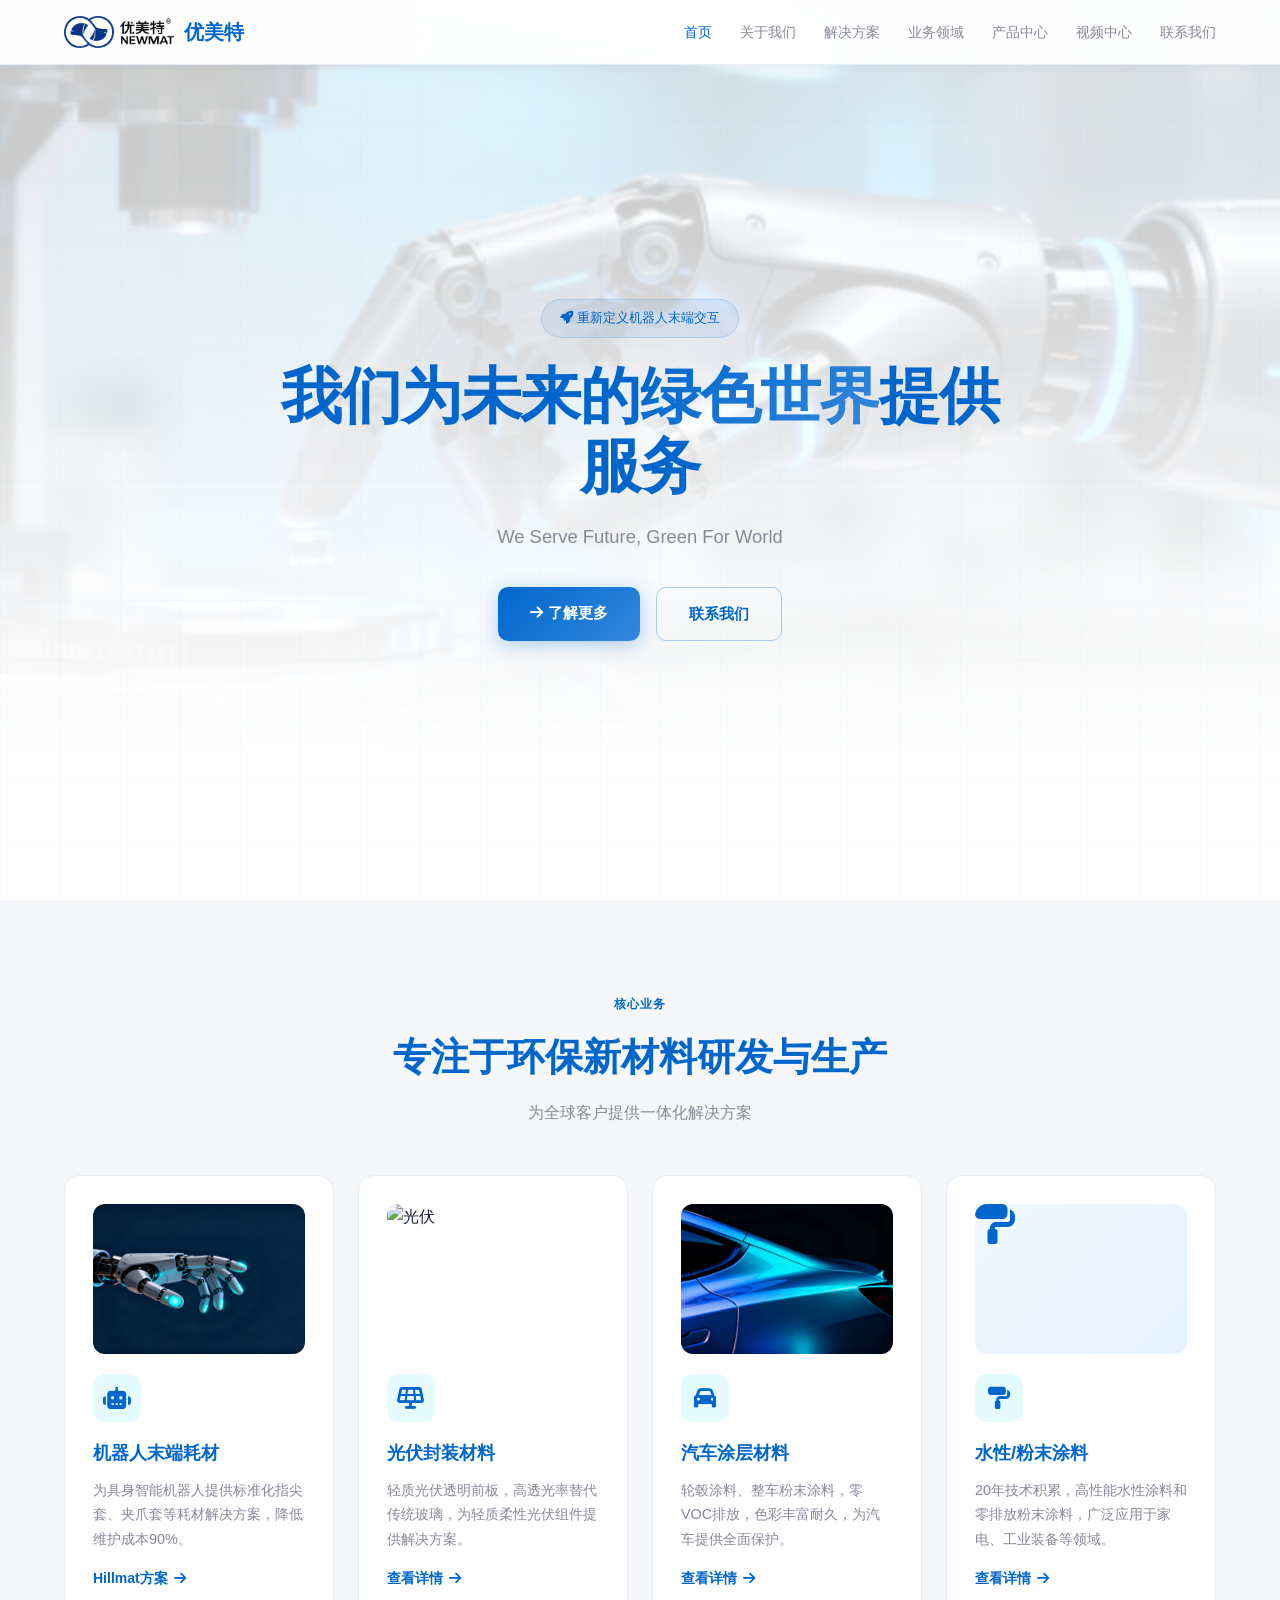
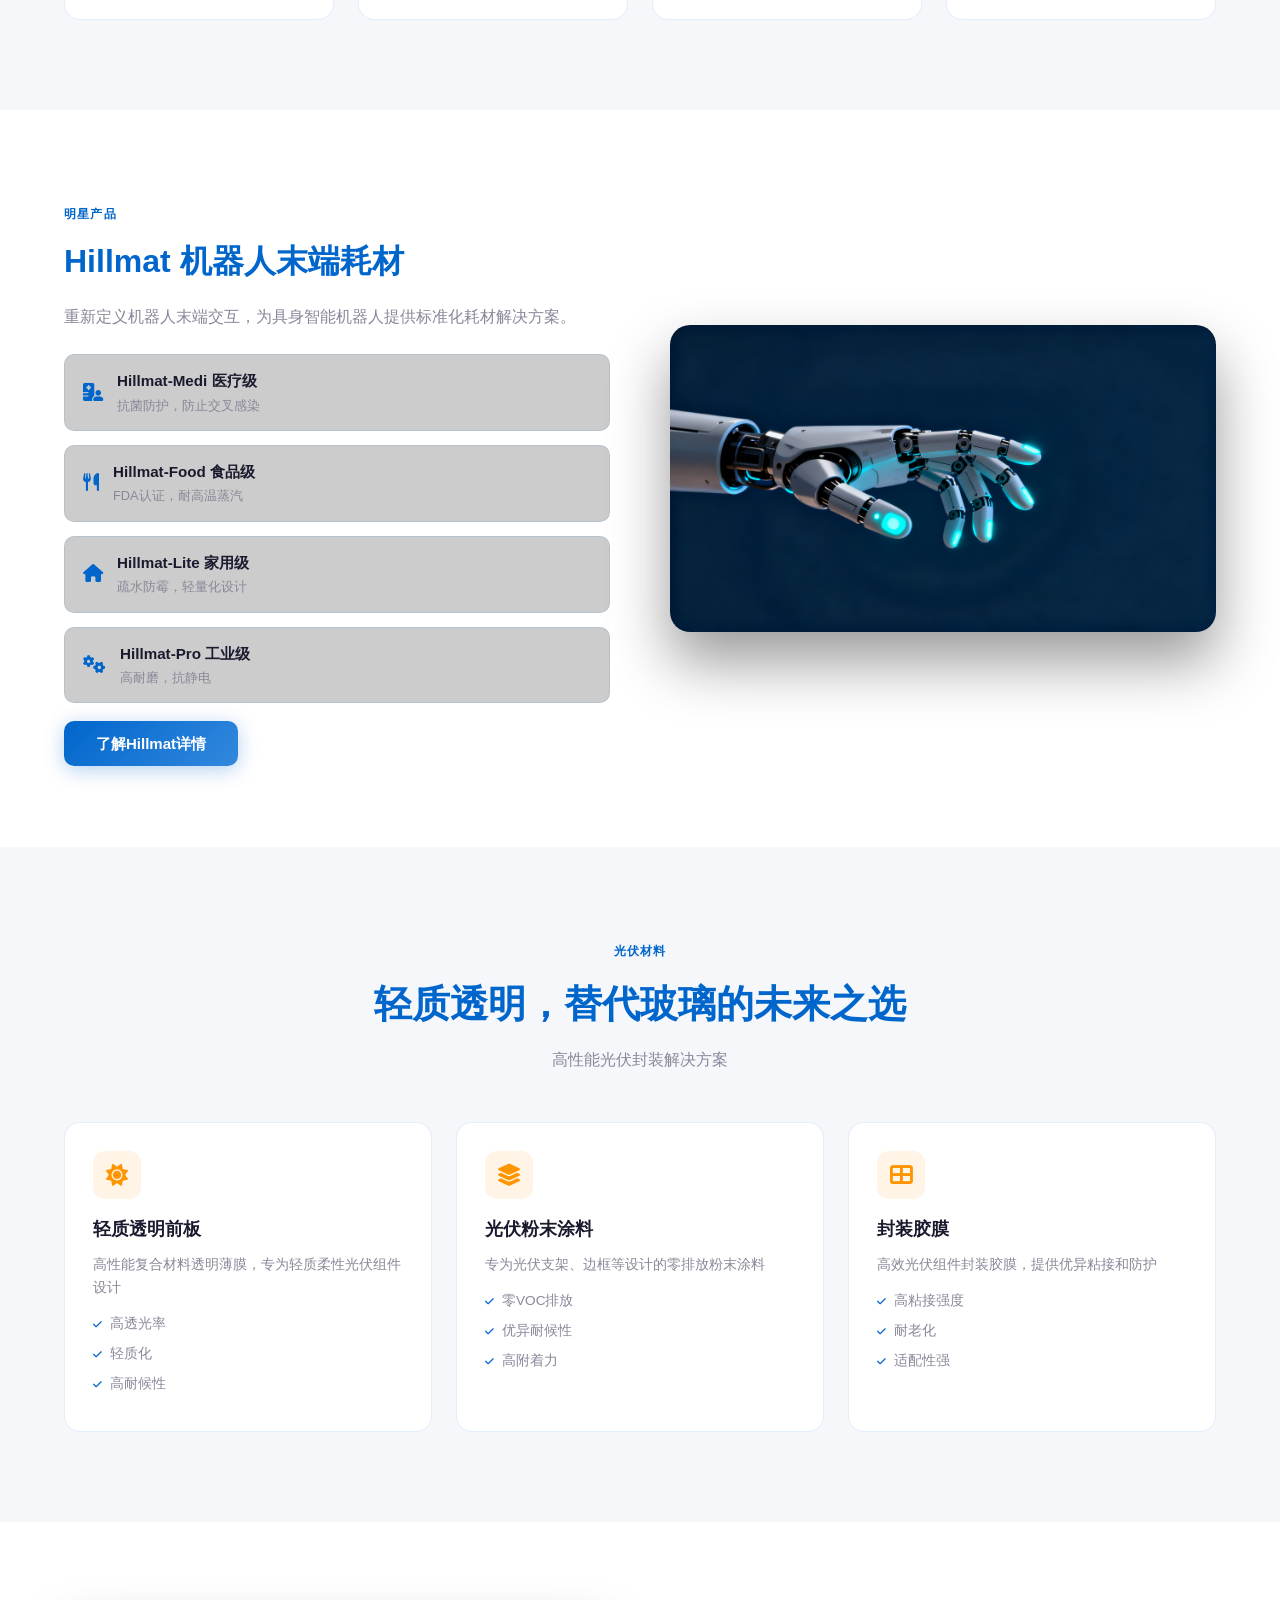
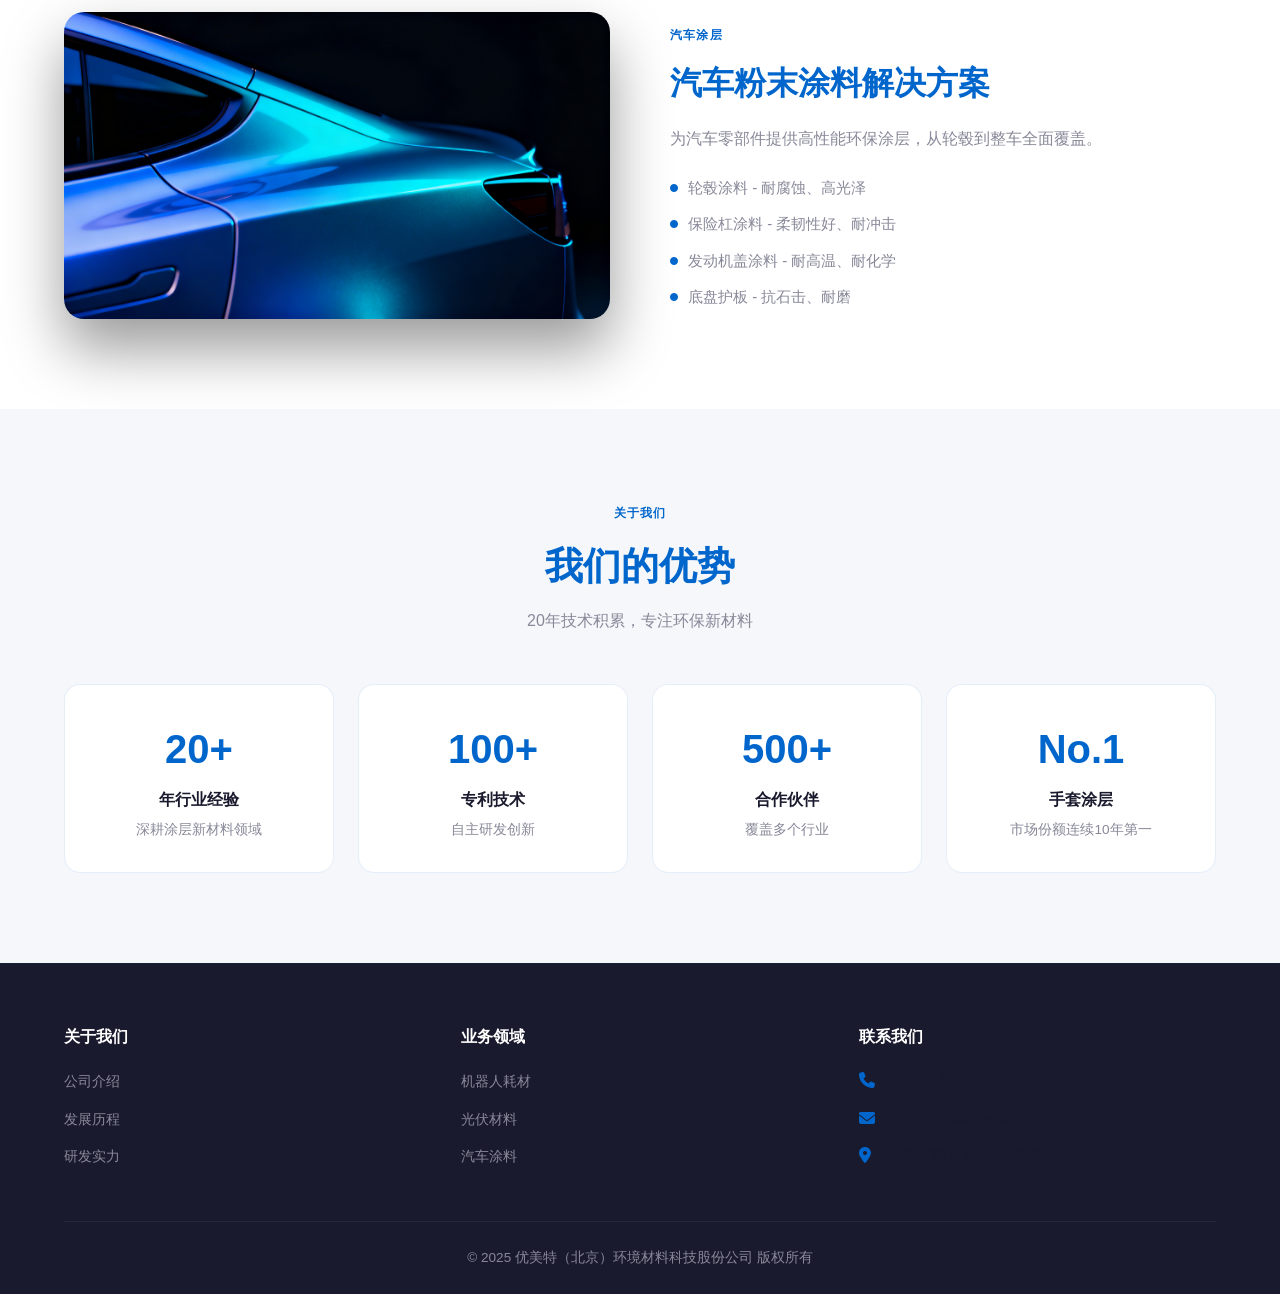
==== commit 0de92675: "优化网站配色：白色主体+浅灰辅助+蓝色标题；增强banner配图" ====
--- a/index.html
+++ b/index.html
@@ -30,6 +30,7 @@
 
     <!-- Hero -->
     <section class="hero">
+        <div class="hero-bg"></div>
         <div class="hero-content">
             <div class="hero-badge">
                 <i class="fas fa-rocket"></i>
--- a/styles.css
+++ b/styles.css
@@ -1,22 +1,17 @@
-/* 全局样式 - 高级浅色科技风 */
+/* 全局样式 - 白色浅灰科技风 */
 :root {
-    --primary: #0066CC;
-    --primary-light: #0088FF;
-    --primary-dark: #004999;
-    --accent: #00A3E0;
-    --bg-main: #FAFBFC;
-    --bg-card: #FFFFFF;
-    --bg-gray: #F3F5F7;
-    --text-main: #1A1A2E;
-    --text-secondary: #5A5A6E;
-    --text-muted: #8A8A9A;
-    --border: #E8EAED;
-    --shadow-sm: 0 2px 8px rgba(0,0,0,0.04);
-    --shadow-md: 0 4px 20px rgba(0,0,0,0.06);
-    --shadow-lg: 0 8px 40px rgba(0,102,204,0.12);
-    --radius: 16px;
-    --radius-sm: 8px;
-    --transition: all 0.3s cubic-bezier(0.4, 0, 0.2, 1);
+    --primary: #0066cc;
+    --primary-light: #3388dd;
+    --primary-dark: #004499;
+    --accent: #0066cc;
+    --accent2: #0088cc;
+    --bg-dark: #ffffff;
+    --bg-card: #ffffff;
+    --bg-light: #f5f7fa;
+    --text: #1a1a2e;
+    --text-muted: #888899;
+    --border: rgba(0,102,204,0.1);
+    --gradient: linear-gradient(135deg, #ffffff, #f5f7fa);
 }
 
 * {
@@ -26,9 +21,9 @@
 }
 
 body {
-    font-family: -apple-system, BlinkMacSystemFont, 'PingFang SC', 'Microsoft YaHei', sans-serif;
-    background: var(--bg-main);
-    color: var(--text-main);
+    font-family: 'PingFang SC', 'Microsoft YaHei', -apple-system, sans-serif;
+    background: var(--bg-dark);
+    color: var(--text);
     line-height: 1.6;
     overflow-x: hidden;
 }
@@ -60,10 +55,10 @@
     left: 0;
     right: 0;
     z-index: 1000;
-    background: rgba(255,255,255,0.92);
-    backdrop-filter: blur(20px);
+    background: rgba(255,255,255,0.95);
+    backdrop-filter: blur(12px);
     border-bottom: 1px solid var(--border);
-    transition: var(--transition);
+    box-shadow: 0 2px 20px rgba(0,0,0,0.06);
 }
 
 .nav-container {
@@ -78,44 +73,29 @@
 .logo {
     display: flex;
     align-items: center;
-    gap: 8px;
+    gap: 10px;
     font-size: 20px;
     font-weight: 700;
-    color: var(--text-main);
+    color: var(--primary);
 }
 
 .logo img {
-    height: 36px;
+    height: 32px;
 }
 
 .logo span {
-    color: var(--primary);
+    color: var(--accent);
 }
 
 .nav-links {
     display: flex;
-    align-items: center;
-    gap: 32px;
+    gap: 28px;
 }
 
 .nav-links a {
     font-size: 14px;
-    font-weight: 500;
-    color: var(--text-secondary);
-    transition: var(--transition);
-    position: relative;
-}
-
-.nav-links a::after {
-    content: '';
-    position: absolute;
-    bottom: -4px;
-    left: 0;
-    width: 0;
-    height: 2px;
-    background: var(--primary);
-    border-radius: 2px;
-    transition: var(--transition);
+    color: var(--text-muted);
+    transition: 0.2s;
 }
 
 .nav-links a:hover,
@@ -123,15 +103,8 @@
     color: var(--primary);
 }
 
-.nav-links a:hover::after,
-.nav-links a.active::after {
-    width: 100%;
-}
-
 .menu-toggle {
     display: none;
-    font-size: 24px;
-    cursor: pointer;
 }
 
 /* Hero */
@@ -144,47 +117,44 @@
     padding: 120px 24px 80px;
     position: relative;
     overflow: hidden;
-    background: 
-        radial-gradient(ellipse 80% 60% at 50% 0%, rgba(0,102,204,0.06) 0%, transparent 60%),
-        radial-gradient(ellipse 60% 40% at 80% 80%, rgba(0,163,224,0.04) 0%, transparent 50%),
-        var(--bg-main);
+    background: #ffffff;
+}
+
+.hero-bg {
+    position: absolute;
+    inset: 0;
+    background-image: url('images/robot-tech.png');
+    background-size: cover;
+    background-position: center;
+    opacity: 0.2;
+    mask-image: linear-gradient(180deg, black 20%, transparent 85%);
+    -webkit-mask-image: linear-gradient(180deg, black 20%, transparent 85%);
 }
 
 .hero::before {
     content: '';
     position: absolute;
-    top: 0;
-    left: 0;
-    right: 0;
-    bottom: 0;
+    inset: 0;
     background-image: 
-        radial-gradient(circle at 20% 30%, rgba(0,102,204,0.03) 0%, transparent 40%),
-        radial-gradient(circle at 80% 70%, rgba(0,163,224,0.03) 0%, transparent 40%);
-    pointer-events: none;
+        linear-gradient(rgba(0,212,255,0.03) 1px, transparent 1px),
+        linear-gradient(90deg, rgba(0,212,255,0.03) 1px, transparent 1px);
+    background-size: 60px 60px;
 }
 
 .hero-content {
     position: relative;
-    max-width: 800px;
+    max-width: 750px;
     animation: fadeInUp 0.8s ease-out;
 }
 
 @keyframes fadeInUp {
-    from {
-        opacity: 0;
-        transform: translateY(30px);
-    }
-    to {
-        opacity: 1;
-        transform: translateY(0);
-    }
+    from { opacity: 0; transform: translateY(30px); }
+    to { opacity: 1; transform: translateY(0); }
 }
 
 .hero-badge {
-    display: inline-flex;
-    align-items: center;
-    gap: 8px;
-    padding: 8px 16px;
+    display: inline-block;
+    padding: 8px 18px;
     background: rgba(0,102,204,0.08);
     border: 1px solid rgba(0,102,204,0.15);
     border-radius: 50px;
@@ -195,26 +165,25 @@
 }
 
 .hero h1 {
-    font-size: clamp(2.5rem, 6vw, 4rem);
+    font-size: clamp(2.5rem, 5vw, 3.8rem);
     font-weight: 800;
     line-height: 1.15;
     margin-bottom: 20px;
-    color: var(--text-main);
     letter-spacing: -0.02em;
+    color: var(--primary);
 }
 
 .hero h1 span {
-    background: linear-gradient(135deg, var(--primary) 0%, var(--accent) 100%);
+    background: linear-gradient(135deg, var(--primary) 0%, var(--primary-light) 100%);
     -webkit-background-clip: text;
     -webkit-text-fill-color: transparent;
     background-clip: text;
 }
 
 .hero p {
-    font-size: 1.25rem;
-    color: var(--text-secondary);
-    margin-bottom: 40px;
-    line-height: 1.7;
+    font-size: 1.15rem;
+    color: var(--text-muted);
+    margin-bottom: 36px;
 }
 
 .hero-btns {
@@ -225,15 +194,13 @@
 }
 
 .btn {
-    display: inline-flex;
-    align-items: center;
-    gap: 8px;
     padding: 14px 32px;
-    border-radius: 12px;
+    border-radius: 10px;
     font-size: 15px;
     font-weight: 600;
-    transition: var(--transition);
+    transition: 0.3s;
     cursor: pointer;
+    border: none;
 }
 
 .btn-primary {
@@ -248,25 +215,25 @@
 }
 
 .btn-secondary {
-    background: white;
-    color: var(--primary);
-    border: 1px solid var(--border);
+    background: transparent;
+    color: var(--primary);
+    border: 1px solid rgba(0,102,204,0.3);
 }
 
 .btn-secondary:hover {
     border-color: var(--primary);
-    background: rgba(0,102,204,0.02);
+    background: rgba(0,102,204,0.05);
 }
 
 /* 通用区块 */
 section {
-    padding: 100px 0;
+    padding: 90px 0;
 }
 
 .section-header {
     text-align: center;
     max-width: 600px;
-    margin: 0 auto 60px;
+    margin: 0 auto 50px;
 }
 
 .section-tag {
@@ -280,61 +247,47 @@
 }
 
 .section-header h2 {
-    font-size: clamp(1.8rem, 4vw, 2.5rem);
+    font-size: clamp(1.8rem, 3vw, 2.4rem);
     font-weight: 700;
-    color: var(--text-main);
     margin-bottom: 12px;
-    letter-spacing: -0.01em;
+    color: var(--primary);
 }
 
 .section-header p {
-    font-size: 1.1rem;
-    color: var(--text-secondary);
+    color: var(--text-muted);
 }
 
 /* 核心业务 */
 .services {
-    background: var(--bg-gray);
+    background: var(--bg-light);
 }
 
 .services-grid {
     display: grid;
-    grid-template-columns: repeat(auto-fit, minmax(270px, 1fr));
+    grid-template-columns: repeat(auto-fit, minmax(260px, 1fr));
     gap: 24px;
 }
 
 .service-card {
     background: var(--bg-card);
-    border-radius: var(--radius);
-    padding: 32px;
-    box-shadow: var(--shadow-sm);
     border: 1px solid var(--border);
-    transition: var(--transition);
+    border-radius: 16px;
+    padding: 28px;
+    transition: 0.3s;
 }
 
 .service-card:hover {
-    transform: translateY(-4px);
-    box-shadow: var(--shadow-lg);
-    border-color: rgba(0,102,204,0.2);
-}
-
-.service-icon {
-    width: 56px;
-    height: 56px;
-    background: linear-gradient(135deg, rgba(0,102,204,0.1) 0%, rgba(0,163,224,0.1) 100%);
-    border-radius: 14px;
-    display: flex;
-    align-items: center;
-    justify-content: center;
-    margin-bottom: 20px;
+    transform: translateY(-6px);
+    border-color: rgba(0,102,204,0.3);
+    box-shadow: 0 20px 50px rgba(0,102,204,0.15);
 }
 
 .service-img {
     width: 100%;
-    height: 140px;
+    height: 150px;
     border-radius: 12px;
     overflow: hidden;
-    margin-bottom: 16px;
+    margin-bottom: 20px;
 }
 
 .service-img img {
@@ -343,23 +296,34 @@
     object-fit: cover;
 }
 
+.service-icon {
+    width: 48px;
+    height: 48px;
+    background: rgba(0,212,255,0.1);
+    border-radius: 12px;
+    display: flex;
+    align-items: center;
+    justify-content: center;
+    margin-bottom: 16px;
+}
+
 .service-icon i {
-    font-size: 24px;
-    color: var(--primary);
+    font-size: 22px;
+    color: var(--accent);
 }
 
 .service-card h3 {
-    font-size: 1.2rem;
-    font-weight: 600;
-    margin-bottom: 12px;
-    color: var(--text-main);
+    font-size: 1.15rem;
+    font-weight: 600;
+    margin-bottom: 10px;
+    color: var(--primary);
 }
 
 .service-card p {
-    font-size: 0.95rem;
-    color: var(--text-secondary);
+    font-size: 0.9rem;
+    color: var(--text-muted);
     line-height: 1.7;
-    margin-bottom: 16px;
+    margin-bottom: 14px;
 }
 
 .service-link {
@@ -369,12 +333,11 @@
     display: inline-flex;
     align-items: center;
     gap: 6px;
-    transition: var(--transition);
+    transition: 0.2s;
 }
 
 .service-link:hover {
     gap: 10px;
-    color: var(--primary-dark);
 }
 
 /* 亮点专区 */
@@ -385,7 +348,7 @@
 .highlight-grid {
     display: grid;
     grid-template-columns: 1fr 1fr;
-    gap: 80px;
+    gap: 60px;
     align-items: center;
 }
 
@@ -394,141 +357,112 @@
 }
 
 .highlight-content h2 {
+    text-align: left;
     font-size: 2rem;
     margin-bottom: 16px;
+    color: var(--primary);
+}
+
+.highlight-content > p {
     text-align: left;
-}
-
-.highlight-content > p {
-    font-size: 1rem;
-    color: var(--text-secondary);
+    color: var(--text-muted);
+    margin-bottom: 24px;
+    line-height: 1.7;
+}
+
+.highlight-features {
+    display: grid;
+    gap: 14px;
     margin-bottom: 28px;
-    line-height: 1.8;
-    text-align: left;
-}
-
-.highlight-features {
-    display: grid;
-    gap: 16px;
-    margin-bottom: 32px;
 }
 
 .hf-item {
     display: flex;
-    align-items: flex-start;
+    align-items: center;
     gap: 14px;
-    padding: 16px;
-    background: var(--bg-gray);
-    border-radius: var(--radius-sm);
-    transition: var(--transition);
-}
-
-.hf-item:hover {
-    background: rgba(0,102,204,0.05);
+    padding: 14px 18px;
+    background: rgba(0,0,0,0.2);
+    border-radius: 10px;
+    border: 1px solid var(--border);
 }
 
 .hf-item i {
-    width: 36px;
-    height: 36px;
-    background: linear-gradient(135deg, var(--primary) 0%, var(--accent) 100%);
-    border-radius: 10px;
-    display: flex;
-    align-items: center;
-    justify-content: center;
-    color: white;
-    font-size: 14px;
-    flex-shrink: 0;
+    color: var(--accent);
+    font-size: 18px;
 }
 
 .hf-item h4 {
     font-size: 0.95rem;
     font-weight: 600;
-    margin-bottom: 4px;
+    margin-bottom: 2px;
 }
 
 .hf-item p {
-    font-size: 0.85rem;
-    color: var(--text-muted);
-}
-
-.highlight-image {
-    position: relative;
+    font-size: 0.8rem;
+    color: var(--text-muted);
 }
 
 .highlight-image img {
-    border-radius: 24px;
-    box-shadow: var(--shadow-lg);
-}
-
-.highlight-image::before {
-    content: '';
-    position: absolute;
-    top: -20px;
-    right: -20px;
-    width: 100%;
-    height: 100%;
-    background: linear-gradient(135deg, rgba(0,102,204,0.1) 0%, rgba(0,163,224,0.05) 100%);
-    border-radius: 24px;
-    z-index: -1;
+    border-radius: 20px;
+    box-shadow: 0 30px 60px rgba(0,0,0,0.4);
 }
 
 /* 光伏 */
 .pv-section {
-    background: var(--bg-gray);
+    background: var(--bg-light);
 }
 
 .pv-grid {
     display: grid;
-    grid-template-columns: repeat(auto-fit, minmax(300px, 1fr));
+    grid-template-columns: repeat(auto-fit, minmax(280px, 1fr));
     gap: 24px;
 }
 
 .pv-card {
     background: var(--bg-card);
-    border-radius: var(--radius);
-    padding: 32px;
-    box-shadow: var(--shadow-sm);
     border: 1px solid var(--border);
-    transition: var(--transition);
+    border-radius: 16px;
+    padding: 28px;
+    transition: 0.3s;
 }
 
 .pv-card:hover {
-    transform: translateY(-4px);
-    box-shadow: var(--shadow-lg);
+    transform: translateY(-6px);
+    border-color: rgba(0,102,204,0.4);
 }
 
 .pv-icon {
-    width: 56px;
-    height: 56px;
-    background: linear-gradient(135deg, rgba(255,150,0,0.1) 0%, rgba(255,100,0,0.1) 100%);
-    border-radius: 14px;
+    width: 48px;
+    height: 48px;
+    background: rgba(255,150,0,0.1);
+    border-radius: 12px;
     display: flex;
     align-items: center;
     justify-content: center;
-    margin-bottom: 20px;
+    margin-bottom: 16px;
 }
 
 .pv-icon i {
-    font-size: 24px;
+    font-size: 22px;
     color: #FF9500;
 }
 
 .pv-card h3 {
-    font-size: 1.15rem;
+    font-size: 1.1rem;
     font-weight: 600;
     margin-bottom: 10px;
 }
 
 .pv-card > p {
     font-size: 0.9rem;
-    color: var(--text-secondary);
-    margin-bottom: 16px;
+    color: var(--text-muted);
+    margin-bottom: 14px;
     line-height: 1.6;
 }
 
 .pv-card ul li {
-    font-size: 0.9rem;
-    color: var(--text-secondary);
+    font-size: 0.85rem;
+    color: var(--text-muted);
     margin-bottom: 8px;
     display: flex;
     align-items: center;
@@ -536,8 +470,8 @@
 }
 
 .pv-card ul li i {
-    color: #34C759;
-    font-size: 12px;
+    color: var(--accent);
+    font-size: 10px;
 }
 
 /* 汽车 */
@@ -548,7 +482,7 @@
 .auto-grid {
     display: grid;
     grid-template-columns: 1fr 1fr;
-    gap: 80px;
+    gap: 60px;
     align-items: center;
 }
 
@@ -560,13 +494,9 @@
     direction: ltr;
 }
 
-.auto-image {
-    position: relative;
-}
-
 .auto-image img {
-    border-radius: 24px;
-    box-shadow: var(--shadow-lg);
+    border-radius: 20px;
+    box-shadow: 0 30px 60px rgba(0,0,0,0.4);
 }
 
 .auto-content .section-tag {
@@ -575,12 +505,16 @@
 
 .auto-content h2 {
     text-align: left;
+    font-size: 2rem;
     margin-bottom: 16px;
+    color: var(--primary);
 }
 
 .auto-content > p {
     text-align: left;
+    color: var(--text-muted);
     margin-bottom: 24px;
+    line-height: 1.7;
 }
 
 .auto-features {
@@ -591,21 +525,19 @@
 .af-item {
     display: flex;
     align-items: center;
-    gap: 12px;
+    gap: 10px;
     font-size: 0.95rem;
-    color: var(--text-secondary);
+    color: var(--text-muted);
 }
 
 .af-item i {
-    color: var(--primary);
+    color: var(--accent);
     font-size: 8px;
 }
 
 /* 优势 */
 .advantage-section {
-    background: 
-        radial-gradient(ellipse 80% 50% at 50% 100%, rgba(0,102,204,0.08) 0%, transparent 60%),
-        var(--bg-gray);
+    background: var(--bg-light);
 }
 
 .advantage-grid {
@@ -616,27 +548,23 @@
 
 .advantage-card {
     background: var(--bg-card);
-    border-radius: var(--radius);
-    padding: 36px 24px;
+    border: 1px solid var(--border);
+    border-radius: 16px;
+    padding: 32px 24px;
     text-align: center;
-    box-shadow: var(--shadow-sm);
-    border: 1px solid var(--border);
-    transition: var(--transition);
+    transition: 0.3s;
 }
 
 .advantage-card:hover {
     transform: translateY(-4px);
-    box-shadow: var(--shadow-md);
+    border-color: rgba(0,102,204,0.3);
 }
 
 .advantage-number {
     font-size: 2.5rem;
     font-weight: 800;
-    background: linear-gradient(135deg, var(--primary) 0%, var(--accent) 100%);
-    -webkit-background-clip: text;
-    -webkit-text-fill-color: transparent;
-    background-clip: text;
-    margin-bottom: 8px;
+    color: var(--accent);
+    margin-bottom: 6px;
 }
 
 .advantage-card h4 {
@@ -652,22 +580,22 @@
 
 /* 页脚 */
 .footer {
-    background: #0A0A1A;
-    color: white;
-    padding: 80px 0 30px;
+    background: #1a1a2e;
+    padding: 60px 0 25px;
+    border-top: 1px solid var(--border);
 }
 
 .footer-grid {
     display: grid;
     grid-template-columns: repeat(auto-fit, minmax(180px, 1fr));
-    gap: 48px;
-    margin-bottom: 48px;
+    gap: 40px;
+    margin-bottom: 40px;
 }
 
 .footer-col h4 {
     font-size: 1rem;
     font-weight: 600;
-    margin-bottom: 20px;
+    margin-bottom: 18px;
     color: white;
 }
 
@@ -676,13 +604,13 @@
 }
 
 .footer-col ul li a {
-    color: rgba(255,255,255,0.6);
+    color: var(--text-muted);
     font-size: 0.9rem;
-    transition: var(--transition);
+    transition: 0.2s;
 }
 
 .footer-col ul li a:hover {
-    color: var(--accent);
+    color: var(--primary);
 }
 
 .footer-col ul li i {
@@ -692,12 +620,12 @@
 
 .footer-bottom {
     text-align: center;
-    padding-top: 30px;
-    border-top: 1px solid rgba(255,255,255,0.1);
+    padding-top: 25px;
+    border-top: 1px solid rgba(255,255,255,0.05);
 }
 
 .footer-bottom p {
-    color: rgba(255,255,255,0.4);
+    color: var(--text-muted);
     font-size: 0.85rem;
 }
 
@@ -706,35 +634,18 @@
     .menu-toggle {
         display: block;
     }
-    
     .nav-links {
         display: none;
     }
-    
-    .hero {
-        padding: 100px 20px 60px;
-    }
-    
     .hero h1 {
         font-size: 2rem;
     }
-    
-    .hero-btns {
-        flex-direction: column;
-        align-items: center;
-    }
-    
     .highlight-grid,
     .auto-grid {
         grid-template-columns: 1fr;
         gap: 40px;
     }
-    
     .auto-grid.reverse {
         direction: ltr;
     }
-    
-    .highlight-image {
-        order: -1;
-    }
-}
+}
